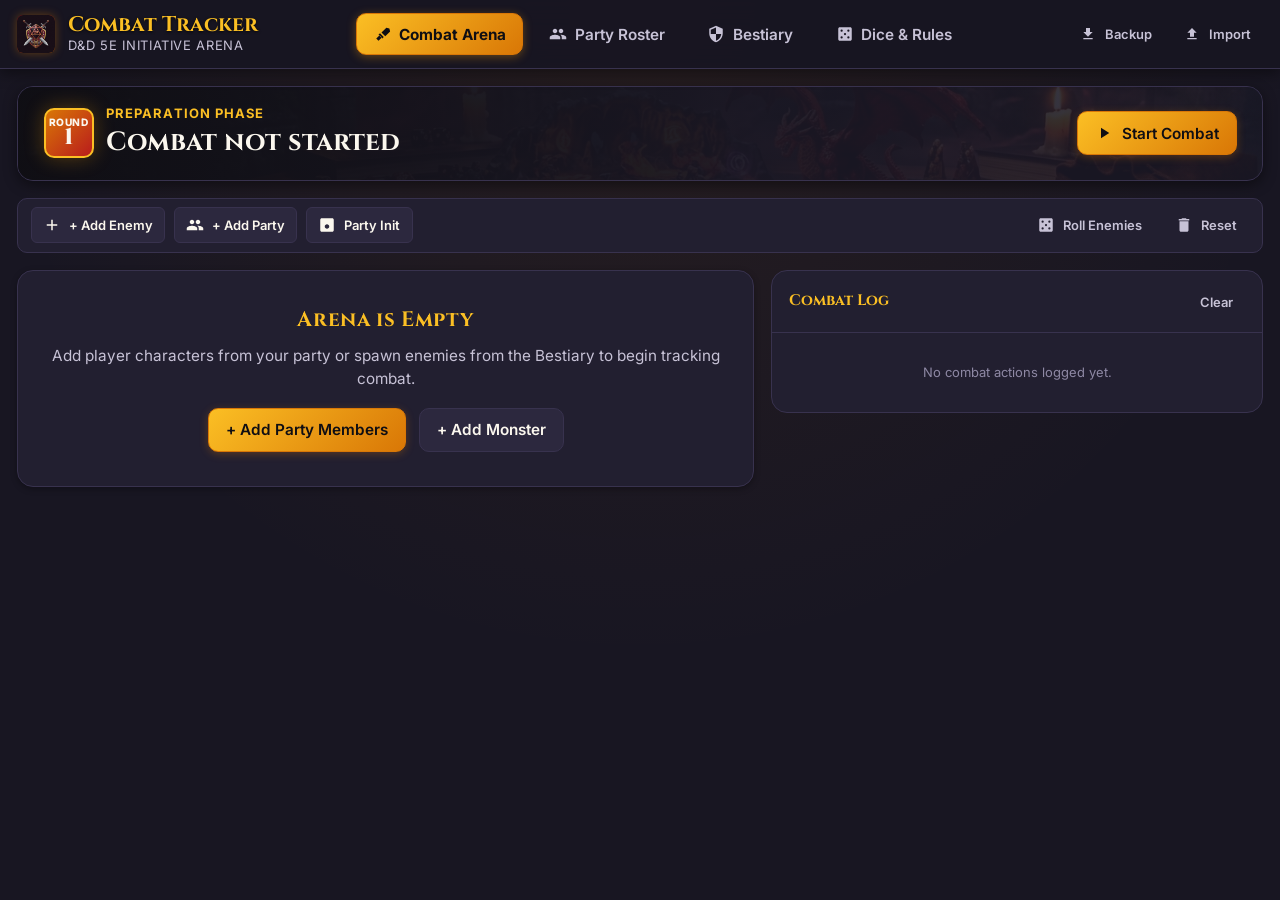
==== docs/index.html @ daa73432 "feat: initialize project structure and base theme Set up foundational Android project files, includi" ====
<!DOCTYPE html>
<html lang="en">
<head>
  <meta charset="UTF-8">
  <meta name="viewport" content="width=device-width, initial-scale=1.0, viewport-fit=cover">
  <meta name="theme-color" content="#181622">
  <meta name="description" content="D&D 5e Combat & Initiative Tracker - Fluid responsive web app for PC, tablet, and mobile browsers.">
  <title>D&D 5e Combat Tracker</title>

  <!-- Google Fonts: Cinzel & Inter -->
  <link rel="preconnect" href="https://fonts.googleapis.com">
  <link rel="preconnect" href="https://fonts.gstatic.com" crossorigin>
  <link href="https://fonts.googleapis.com/css2?family=Cinzel:wght@600;700;800;900&family=Inter:wght@400;500;600;700;800&display=swap" rel="stylesheet">

  <!-- Favicon & PWA Manifest -->
  <link rel="icon" type="image/jpeg" href="assets/icon.jpg">
  <link rel="apple-touch-icon" href="assets/icon.jpg">
  <link rel="manifest" href="manifest.json">

  <!-- Stylesheet -->
  <link rel="stylesheet" href="styles.css">
</head>
<body>

  <div id="app-shell">
    <!-- Top Site Header (Responsive for PC & Mobile) -->
    <header class="site-header">
      <div class="header-container">
        <!-- Brand -->
        <div class="brand-wrapper" data-tab="combat">
          <div class="brand-icon">
            <img src="assets/icon.jpg" alt="D&D Tracker Icon" onerror="this.innerHTML='⚔️'">
          </div>
          <div class="brand-text">
            <span class="brand-title">Combat Tracker</span>
            <span class="brand-subtitle">D&D 5e Initiative Arena</span>
          </div>
        </div>

        <!-- Desktop Navigation Tabs (Hidden on mobile) -->
        <nav class="desktop-nav" aria-label="Desktop navigation">
          <button class="nav-tab-btn active" data-tab="combat">
            <svg viewBox="0 0 24 24"><path d="M19.35 10.04C18.67 6.59 15.64 4 12 4 9.11 4 6.6 5.64 5.35 8.04 2.34 8.36 0 10.91 0 14c0 3.31 2.69 6 6 6h13c2.76 0 5-2.24 5-5 0-2.64-2.05-4.78-4.65-4.96zM13 13v4h-2v-4H8l4-4 4 4h-3z" style="display:none;"/><path d="M19.78 12.38l-4.24-4.24L17 6.67l4.24 4.24-1.46 1.47zM14.07 18.1l-1.47-1.47 4.24-4.24 1.47 1.47-4.24 4.24zM12 2C6.48 2 2 6.48 2 12s4.48 10 10 10 10-4.48 10-10S17.52 2 12 2zm1 17.93c-3.95-.49-7-3.85-7-7.93 0-.62.08-1.21.21-1.79L9 15v1c0 1.1.9 2 2 2v1.93zm6.9-2.54c-.26-.81-1-1.39-1.9-1.39h-1v-3c0-.55-.45-1-1-1H8v-2h2c.55 0 1-.45 1-1V7h2c1.1 0 2-.9 2-2v-.41c2.93 1.19 5 4.06 5 7.41 0 2.08-.8 3.97-2.1 5.39z" style="display:none;"/><path d="M7.5 13.5L3 18l3 3 4.5-4.5L7.5 13.5zM20.5 4.5l-4-1-6.5 6.5 5 5 6.5-6.5-1-4zM8 11l5 5-2 2-5-5 2-2z"/></svg>
            <span>Combat Arena</span>
          </button>
          <button class="nav-tab-btn" data-tab="party">
            <svg viewBox="0 0 24 24"><path d="M16 11c1.66 0 2.99-1.34 2.99-3S17.66 5 16 5c-1.66 0-3 1.34-3 3s1.34 3 3 3zm-8 0c1.66 0 2.99-1.34 2.99-3S9.66 5 8 5C6.34 5 5 6.34 5 8s1.34 3 3 3zm0 2c-2.33 0-7 1.17-7 3.5V19h14v-2.5c0-2.33-4.67-3.5-7-3.5zm8 0c-.29 0-.62.02-.97.05 1.16.84 1.97 1.97 1.97 3.45V19h6v-2.5c0-2.33-4.67-3.5-7-3.5z"/></svg>
            <span>Party Roster</span>
          </button>
          <button class="nav-tab-btn" data-tab="bestiary">
            <svg viewBox="0 0 24 24"><path d="M12 1L3 5v6c0 5.55 3.84 10.74 9 12 5.16-1.26 9-6.45 9-12V5l-9-4zm0 10.99h7c-.53 4.12-3.28 7.79-7 8.94V12H5V6.3l7-3.11v8.8z"/></svg>
            <span>Bestiary</span>
          </button>
          <button class="nav-tab-btn" data-tab="dice">
            <svg viewBox="0 0 24 24"><path d="M19 3H5c-1.1 0-2 .9-2 2v14c0 1.1.9 2 2 2h14c1.1 0 2-.9 2-2V5c0-1.1-.9-2-2-2zM7.5 18a1.5 1.5 0 1 1 0-3 1.5 1.5 0 0 1 0 3zm0-9a1.5 1.5 0 1 1 0-3 1.5 1.5 0 0 1 0 3zm4.5 4.5a1.5 1.5 0 1 1 0-3 1.5 1.5 0 0 1 0 3zm4.5 4.5a1.5 1.5 0 1 1 0-3 1.5 1.5 0 0 1 0 3zm0-9a1.5 1.5 0 1 1 0-3 1.5 1.5 0 0 1 0 3z"/></svg>
            <span>Dice & Rules</span>
          </button>
        </nav>

        <!-- Header Action Utilities (Backup / Restore) -->
        <div class="header-actions">
          <button class="btn btn-ghost btn-sm" onclick="exportDataAsJson()" title="Export JSON backup">
            <svg viewBox="0 0 24 24" style="width: 16px; height: 16px;"><path d="M19 9h-4V3H9v6H5l7 7 7-7zM5 18v2h14v-2H5z"/></svg>
            <span>Backup</span>
          </button>
          <button class="btn btn-ghost btn-sm" onclick="triggerImportJson()" title="Import JSON backup">
            <svg viewBox="0 0 24 24" style="width: 16px; height: 16px;"><path d="M9 16h6v-6h4l-7-7-7 7h4zm-4 2h14v2H5z"/></svg>
            <span>Import</span>
          </button>
          <input type="file" id="file-import-input" accept=".json" style="display: none;" onchange="handleFileImport(event)">
        </div>
      </div>
    </header>

    <!-- Main Dynamic Content Container -->
    <main class="main-content" id="main-container">
      <!-- Injected dynamically by app.js -->
    </main>

    <!-- Mobile Bottom Navigation Bar (Visible on screens <= 768px) -->
    <nav class="mobile-bottom-nav" aria-label="Mobile navigation">
      <div class="mobile-nav-items">
        <button class="mobile-nav-btn active" data-tab="combat">
          <svg viewBox="0 0 24 24"><path d="M7.5 13.5L3 18l3 3 4.5-4.5L7.5 13.5zM20.5 4.5l-4-1-6.5 6.5 5 5 6.5-6.5-1-4zM8 11l5 5-2 2-5-5 2-2z"/></svg>
          <span>Combat</span>
        </button>
        <button class="mobile-nav-btn" data-tab="party">
          <svg viewBox="0 0 24 24"><path d="M16 11c1.66 0 2.99-1.34 2.99-3S17.66 5 16 5c-1.66 0-3 1.34-3 3s1.34 3 3 3zm-8 0c1.66 0 2.99-1.34 2.99-3S9.66 5 8 5C6.34 5 5 6.34 5 8s1.34 3 3 3zm0 2c-2.33 0-7 1.17-7 3.5V19h14v-2.5c0-2.33-4.67-3.5-7-3.5zm8 0c-.29 0-.62.02-.97.05 1.16.84 1.97 1.97 1.97 3.45V19h6v-2.5c0-2.33-4.67-3.5-7-3.5z"/></svg>
          <span>Party</span>
        </button>
        <button class="mobile-nav-btn" data-tab="bestiary">
          <svg viewBox="0 0 24 24"><path d="M12 1L3 5v6c0 5.55 3.84 10.74 9 12 5.16-1.26 9-6.45 9-12V5l-9-4zm0 10.99h7c-.53 4.12-3.28 7.79-7 8.94V12H5V6.3l7-3.11v8.8z"/></svg>
          <span>Bestiary</span>
        </button>
        <button class="mobile-nav-btn" data-tab="dice">
          <svg viewBox="0 0 24 24"><path d="M19 3H5c-1.1 0-2 .9-2 2v14c0 1.1.9 2 2 2h14c1.1 0 2-.9 2-2V5c0-1.1-.9-2-2-2zM7.5 18a1.5 1.5 0 1 1 0-3 1.5 1.5 0 0 1 0 3zm0-9a1.5 1.5 0 1 1 0-3 1.5 1.5 0 0 1 0 3zm4.5 4.5a1.5 1.5 0 1 1 0-3 1.5 1.5 0 0 1 0 3zm4.5 4.5a1.5 1.5 0 1 1 0-3 1.5 1.5 0 0 1 0 3zm0-9a1.5 1.5 0 1 1 0-3 1.5 1.5 0 0 1 0 3z"/></svg>
          <span>Dice</span>
        </button>
      </div>
    </nav>
  </div>

  <!-- Toast Notification Container -->
  <div id="toast-container" class="toast-container"></div>

  <!-- ==================================================== -->
  <!-- MODAL DIALOGS                                        -->
  <!-- ==================================================== -->

  <!-- Modal 1: Damage & Healing -->
  <div class="modal-overlay" id="modal-damage-heal">
    <div class="modal-dialog">
      <div class="modal-header">
        <h3 class="modal-title" id="modal-dmg-name">Damage & Healing</h3>
        <button class="btn btn-ghost btn-sm" onclick="closeModal('modal-damage-heal')">&times;</button>
      </div>
      <div class="modal-body">
        <div style="text-align: center; margin-bottom: var(--space-xs);">
          <strong id="modal-dmg-hp-display" style="font-size: var(--font-md); color: var(--color-gold-light);"></strong>
        </div>
        <div class="form-group">
          <label class="form-label" for="modal-dmg-input">Amount</label>
          <input type="number" id="modal-dmg-input" class="form-input" placeholder="e.g. 14" min="1" autofocus>
        </div>
        <div style="display: flex; gap: var(--space-xs); flex-wrap: wrap;">
          <button class="btn btn-danger" style="flex: 1;" onclick="submitDamage(false)">- Apply Damage</button>
          <button class="btn btn-success" style="flex: 1;" onclick="submitDamage(true)">+ Apply Healing</button>
        </div>
        <div style="display: flex; gap: var(--space-xs); margin-top: var(--space-xs);">
          <button class="btn btn-secondary btn-sm" style="flex: 1;" onclick="submitTempHp()">Set as Temp HP</button>
          <button class="btn btn-secondary btn-sm" style="flex: 1;" onclick="submitSetDirectHp()">Direct HP Override</button>
        </div>
      </div>
      <div class="modal-footer">
        <button class="btn btn-ghost" onclick="closeModal('modal-damage-heal')">Cancel</button>
      </div>
    </div>
  </div>

  <!-- Modal 2: Armor Class & Cover -->
  <div class="modal-overlay" id="modal-ac">
    <div class="modal-dialog">
      <div class="modal-header">
        <h3 class="modal-title">Armor Class & Cover</h3>
        <button class="btn btn-ghost btn-sm" onclick="closeModal('modal-ac')">&times;</button>
      </div>
      <div class="modal-body">
        <div style="margin-bottom: var(--space-xs);">
          Target: <strong id="modal-ac-name" style="color: var(--color-gold-light);"></strong>
        </div>
        <div class="form-group">
          <label class="form-label" for="modal-ac-input">Base Armor Class (AC)</label>
          <input type="number" id="modal-ac-input" class="form-input" min="1" max="40">
        </div>
        <div class="form-group">
          <label class="form-label" for="modal-ac-cover-select">5e Cover Type</label>
          <select id="modal-ac-cover-select" class="form-select">
            <option value="NONE">No Cover (+0 AC)</option>
            <option value="HALF">Half Cover (+2 AC, +2 Dex Saves)</option>
            <option value="THREE_QUARTERS">3/4 Cover (+5 AC, +5 Dex Saves)</option>
            <option value="TOTAL">Total Cover (+10 AC, cannot be targeted directly)</option>
          </select>
        </div>
      </div>
      <div class="modal-footer">
        <button class="btn btn-ghost" onclick="closeModal('modal-ac')">Cancel</button>
        <button class="btn btn-primary" onclick="submitAcUpdate()">Save AC</button>
      </div>
    </div>
  </div>

  <!-- Modal 3: Speed & Difficult Terrain -->
  <div class="modal-overlay" id="modal-speed">
    <div class="modal-dialog">
      <div class="modal-header">
        <h3 class="modal-title">Movement Speed</h3>
        <button class="btn btn-ghost btn-sm" onclick="closeModal('modal-speed')">&times;</button>
      </div>
      <div class="modal-body">
        <div style="margin-bottom: var(--space-xs);">
          Target: <strong id="modal-speed-name" style="color: var(--color-gold-light);"></strong>
        </div>
        <div class="form-group">
          <label class="form-label" for="modal-speed-input">Base Speed (feet)</label>
          <input type="number" id="modal-speed-input" class="form-input" step="5" min="0">
        </div>
        <div class="form-group">
          <label style="display: flex; align-items: center; gap: 8px; cursor: pointer;">
            <input type="checkbox" id="modal-speed-diff-checkbox">
            <span style="font-size: var(--font-sm); font-weight: 600;">Difficult Terrain (Halves Speed)</span>
          </label>
        </div>
      </div>
      <div class="modal-footer">
        <button class="btn btn-ghost" onclick="closeModal('modal-speed')">Cancel</button>
        <button class="btn btn-primary" onclick="submitSpeedUpdate()">Save Speed</button>
      </div>
    </div>
  </div>

  <!-- Modal 4: Conditions Multi-Select -->
  <div class="modal-overlay" id="modal-conditions">
    <div class="modal-dialog" style="max-width: 600px;">
      <div class="modal-header">
        <h3 class="modal-title">Conditions for <span id="modal-conditions-name"></span></h3>
        <button class="btn btn-ghost btn-sm" onclick="closeModal('modal-conditions')">&times;</button>
      </div>
      <div class="modal-body">
        <p style="font-size: var(--font-xs); color: var(--text-muted); margin-bottom: var(--space-xs);">
          Select or clear conditions. Badges reflect official 5e rules and status color coding.
        </p>
        <div id="modal-conditions-grid" style="display: grid; grid-template-columns: repeat(auto-fill, minmax(160px, 1fr)); gap: 6px; max-height: 50vh; overflow-y: auto;">
          <!-- Injected dynamically -->
        </div>
      </div>
      <div class="modal-footer">
        <button class="btn btn-primary" onclick="closeModal('modal-conditions')">Done</button>
      </div>
    </div>
  </div>

  <!-- Modal 5: Edit Single Initiative -->
  <div class="modal-overlay" id="modal-initiative">
    <div class="modal-dialog">
      <div class="modal-header">
        <h3 class="modal-title">Initiative Score</h3>
        <button class="btn btn-ghost btn-sm" onclick="closeModal('modal-initiative')">&times;</button>
      </div>
      <div class="modal-body">
        <div style="margin-bottom: var(--space-xs);">
          Target: <strong id="modal-init-name" style="color: var(--color-gold-light);"></strong>
        </div>
        <div class="form-group">
          <label class="form-label" for="modal-init-input">Initiative Score</label>
          <input type="number" id="modal-init-input" class="form-input">
        </div>
        <button class="btn btn-secondary" style="width: 100%;" onclick="rollSingleCombatantInitiative()">
          🎲 Roll d20 + Init Modifier
        </button>
      </div>
      <div class="modal-footer">
        <button class="btn btn-ghost" onclick="closeModal('modal-initiative')">Cancel</button>
        <button class="btn btn-primary" onclick="submitInitiative()">Save</button>
      </div>
    </div>
  </div>

  <!-- Modal 6: Party Initiative Batch Entry -->
  <div class="modal-overlay" id="modal-party-initiative">
    <div class="modal-dialog">
      <div class="modal-header">
        <h3 class="modal-title">Party Initiatives</h3>
        <button class="btn btn-ghost btn-sm" onclick="closeModal('modal-party-initiative')">&times;</button>
      </div>
      <div class="modal-body">
        <div style="display: flex; justify-content: space-between; align-items: center; margin-bottom: var(--space-xs);">
          <span style="font-size: var(--font-xs); color: var(--text-muted);">Enter rolled initiatives for party members</span>
          <button class="btn btn-secondary btn-sm" onclick="rollAllPartyInModal()">Roll All</button>
        </div>
        <div id="modal-party-init-list" style="max-height: 50vh; overflow-y: auto;">
          <!-- Injected dynamically -->
        </div>
      </div>
      <div class="modal-footer">
        <button class="btn btn-ghost" onclick="closeModal('modal-party-initiative')">Cancel</button>
        <button class="btn btn-primary" onclick="submitPartyInitiatives()">Apply Initiatives</button>
      </div>
    </div>
  </div>

  <!-- Modal 7: Add Enemy / Custom Monster -->
  <div class="modal-overlay" id="modal-add-enemy">
    <div class="modal-dialog">
      <div class="modal-header">
        <h3 class="modal-title">Add Monster / Enemy</h3>
        <button class="btn btn-ghost btn-sm" onclick="closeModal('modal-add-enemy')">&times;</button>
      </div>
      <div class="modal-body">
        <div class="form-group">
          <label class="form-label" for="modal-enemy-name">Monster Name</label>
          <input type="text" id="modal-enemy-name" class="form-input" placeholder="e.g. Goblin Archer, Red Dragon">
        </div>
        <div class="form-row">
          <div class="form-group">
            <label class="form-label" for="modal-enemy-hp">Max HP</label>
            <input type="number" id="modal-enemy-hp" class="form-input" value="15" min="1">
          </div>
          <div class="form-group">
            <label class="form-label" for="modal-enemy-ac">Armor Class (AC)</label>
            <input type="number" id="modal-enemy-ac" class="form-input" value="13" min="1">
          </div>
        </div>
        <div class="form-row">
          <div class="form-group">
            <label class="form-label" for="modal-enemy-mod">Initiative Modifier</label>
            <input type="number" id="modal-enemy-mod" class="form-input" value="1">
          </div>
          <div class="form-group">
            <label class="form-label" for="modal-enemy-count">Quantity to Spawn</label>
            <input type="number" id="modal-enemy-count" class="form-input" value="1" min="1" max="20">
          </div>
        </div>
        <div class="form-row">
          <div class="form-group">
            <label class="form-label" for="modal-enemy-cr">Challenge Rating (CR)</label>
            <input type="text" id="modal-enemy-cr" class="form-input" value="CR 1/2">
          </div>
          <div class="form-group">
            <label class="form-label" for="modal-enemy-speed">Speed (ft)</label>
            <input type="number" id="modal-enemy-speed" class="form-input" value="30">
          </div>
        </div>
        <div class="form-group">
          <label class="form-label" for="modal-enemy-notes">Attacks & Traits (Optional)</label>
          <textarea id="modal-enemy-notes" class="form-textarea" rows="2" placeholder="e.g. Shortbow +4 (1d6+2), Nimble Escape"></textarea>
        </div>
      </div>
      <div class="modal-footer">
        <button class="btn btn-ghost" onclick="closeModal('modal-add-enemy')">Cancel</button>
        <button class="btn btn-primary" onclick="submitAddEnemy()">Add to Arena</button>
      </div>
    </div>
  </div>

  <!-- Modal 8: Character Creator / Editor -->
  <div class="modal-overlay" id="modal-character">
    <div class="modal-dialog">
      <div class="modal-header">
        <h3 class="modal-title" id="modal-char-title">Player Character</h3>
        <button class="btn btn-ghost btn-sm" onclick="closeModal('modal-character')">&times;</button>
      </div>
      <div class="modal-body">
        <div class="form-row">
          <div class="form-group">
            <label class="form-label" for="modal-char-name">Character Name</label>
            <input type="text" id="modal-char-name" class="form-input" placeholder="e.g. Thorin">
          </div>
          <div class="form-group">
            <label class="form-label" for="modal-char-player">Player Name</label>
            <input type="text" id="modal-char-player" class="form-input" placeholder="e.g. Alex">
          </div>
        </div>
        <div class="form-row">
          <div class="form-group">
            <label class="form-label" for="modal-char-class">Class & Subclass</label>
            <input type="text" id="modal-char-class" class="form-input" placeholder="e.g. Fighter (Champion)">
          </div>
          <div class="form-group">
            <label class="form-label" for="modal-char-level">Level</label>
            <input type="number" id="modal-char-level" class="form-input" value="1" min="1" max="20">
          </div>
        </div>
        <div class="form-row">
          <div class="form-group">
            <label class="form-label" for="modal-char-hp">Max HP</label>
            <input type="number" id="modal-char-hp" class="form-input" value="12" min="1">
          </div>
          <div class="form-group">
            <label class="form-label" for="modal-char-ac">Armor Class (AC)</label>
            <input type="number" id="modal-char-ac" class="form-input" value="14" min="1">
          </div>
        </div>
        <div class="form-row">
          <div class="form-group">
            <label class="form-label" for="modal-char-mod">Initiative Modifier</label>
            <input type="number" id="modal-char-mod" class="form-input" value="0">
          </div>
          <div class="form-group">
            <label class="form-label" for="modal-char-speed">Speed (ft)</label>
            <input type="number" id="modal-char-speed" class="form-input" value="30">
          </div>
        </div>
        <div class="form-row">
          <div class="form-group">
            <label class="form-label" for="modal-char-percep">Passive Perception</label>
            <input type="number" id="modal-char-percep" class="form-input" value="10">
          </div>
          <div class="form-group">
            <label class="form-label" for="modal-char-dc">Spell Save DC (Optional)</label>
            <input type="number" id="modal-char-dc" class="form-input" placeholder="e.g. 15">
          </div>
        </div>
        <div class="form-group">
          <label class="form-label" for="modal-char-notes">Abilities & Notes</label>
          <textarea id="modal-char-notes" class="form-textarea" rows="2" placeholder="e.g. Second Wind, Action Surge, Darkvision 60ft"></textarea>
        </div>
      </div>
      <div class="modal-footer">
        <button class="btn btn-ghost" onclick="closeModal('modal-character')">Cancel</button>
        <button class="btn btn-primary" onclick="submitCharacterForm()">Save Character</button>
      </div>
    </div>
  </div>

  <!-- Application Logic -->
  <script src="app.js"></script>
</body>
</html>
---- docs/styles.css ----
/* ==========================================================================
   D&D 5e Combat Tracker - Responsive Dark Fantasy Stylesheet
   Designed for all screen sizes: Mobile (320px+) to 4K PC Ultra-wide
   ========================================================================== */

:root {
  /* Dark Fantasy Surfaces */
  --bg-dungeon-black: #0F0E13;
  --bg-dungeon-surface: #181622;
  --bg-dungeon-card: #221F30;
  --bg-dungeon-card-elevated: #2C283E;
  --border-dungeon: #38324E;
  --border-gold: rgba(245, 158, 11, 0.45);
  --border-gold-glow: rgba(245, 158, 11, 0.75);

  /* D&D Crimson & Gold Accents */
  --color-gold: #D97706;
  --color-gold-light: #FBBF24;
  --color-gold-dark: #B45309;
  --color-red: #B91C1C;
  --color-red-light: #EF4444;
  --color-red-dark: #7F1D1D;

  /* Parchment & Typography */
  --text-white: #FBF7EE;
  --text-muted: #C7C2D6;
  --text-subtle: #8E88A4;

  /* Status Colors */
  --color-hp-green: #10B981;
  --color-hp-amber: #F59E0B;
  --color-hp-red: #EF4444;
  --color-bloodied: #DC2626;
  --color-temp-hp: #38BDF8;
  --color-arcane: #A855F7;
  --color-player-blue: #3B82F6;
  --color-monster-crimson: #E11D48;

  /* Fluid Responsive Typography Scaling */
  font-size: clamp(14px, 0.85rem + 0.35vw, 17px);
  --font-xs: clamp(0.7rem, 0.65rem + 0.15vw, 0.8rem);
  --font-sm: clamp(0.8rem, 0.75rem + 0.2vw, 0.92rem);
  --font-base: clamp(0.92rem, 0.88rem + 0.25vw, 1.05rem);
  --font-md: clamp(1.05rem, 0.98rem + 0.35vw, 1.25rem);
  --font-lg: clamp(1.25rem, 1.12rem + 0.6vw, 1.55rem);
  --font-xl: clamp(1.45rem, 1.25rem + 0.9vw, 1.95rem);
  --font-2xl: clamp(1.75rem, 1.45rem + 1.4vw, 2.5rem);

  /* Fonts */
  --font-display: 'Cinzel', 'Trajan Pro', 'Georgia', serif;
  --font-body: 'Inter', -apple-system, BlinkMacSystemFont, 'Segoe UI', Roboto, sans-serif;

  /* Spacing */
  --space-2xs: 0.25rem;
  --space-xs: 0.5rem;
  --space-sm: 0.75rem;
  --space-md: 1rem;
  --space-lg: 1.5rem;
  --space-xl: 2rem;

  /* Radius */
  --radius-sm: 6px;
  --radius-md: 10px;
  --radius-lg: 16px;
  --radius-full: 9999px;

  /* Shadows */
  --shadow-sm: 0 2px 6px rgba(0, 0, 0, 0.3);
  --shadow-md: 0 4px 14px rgba(0, 0, 0, 0.45);
  --shadow-lg: 0 10px 30px rgba(0, 0, 0, 0.6);
  --shadow-gold: 0 0 20px rgba(245, 158, 11, 0.3);

  /* Layout */
  --max-content-width: 1440px;
  --nav-height-desktop: 68px;
  --nav-height-mobile: 64px;
}

/* Base Reset & Box Sizing */
*, *::before, *::after {
  box-sizing: border-box;
  margin: 0;
  padding: 0;
  -webkit-tap-highlight-color: transparent;
}

body {
  font-family: var(--font-body);
  font-size: var(--font-base);
  line-height: 1.5;
  color: var(--text-white);
  background-color: var(--bg-dungeon-surface);
  min-height: 100vh;
  display: flex;
  flex-direction: column;
  overflow-x: hidden;
  background-image: radial-gradient(circle at 50% 0%, rgba(217, 119, 6, 0.08) 0%, transparent 60%);
}

/* Custom Scrollbars */
::-webkit-scrollbar {
  width: 8px;
  height: 8px;
}
::-webkit-scrollbar-track {
  background: var(--bg-dungeon-black);
}
::-webkit-scrollbar-thumb {
  background: var(--border-dungeon);
  border-radius: var(--radius-full);
}
::-webkit-scrollbar-thumb:hover {
  background: var(--color-gold);
}

/* Typography Helpers */
h1, h2, h3, h4, .font-display {
  font-family: var(--font-display);
  font-weight: 700;
  letter-spacing: 0.03em;
  color: var(--text-white);
}

p, span, input, select, textarea, button {
  font-family: var(--font-body);
}

/* App Shell Layout */
#app-shell {
  display: flex;
  flex-direction: column;
  min-height: 100vh;
  width: 100%;
}

/* Header & Top Navigation (PC & Tablet) */
.site-header {
  position: sticky;
  top: 0;
  z-index: 100;
  background: rgba(24, 22, 34, 0.95);
  backdrop-filter: blur(12px);
  -webkit-backdrop-filter: blur(12px);
  border-bottom: 1px solid var(--border-dungeon);
  box-shadow: var(--shadow-md);
  padding: 0 var(--space-md);
}

.header-container {
  max-width: var(--max-content-width);
  margin: 0 auto;
  height: var(--nav-height-desktop);
  display: flex;
  align-items: center;
  justify-content: space-between;
  gap: var(--space-md);
}

.brand-wrapper {
  display: flex;
  align-items: center;
  gap: var(--space-sm);
  text-decoration: none;
  cursor: pointer;
}

.brand-icon {
  width: 38px;
  height: 38px;
  border-radius: var(--radius-sm);
  background: linear-gradient(135deg, var(--color-red), var(--color-gold));
  display: flex;
  align-items: center;
  justify-content: center;
  box-shadow: 0 0 10px rgba(217, 119, 6, 0.4);
  overflow: hidden;
  flex-shrink: 0;
}

.brand-icon img {
  width: 100%;
  height: 100%;
  object-fit: cover;
}

.brand-icon svg {
  width: 22px;
  height: 22px;
  fill: var(--text-white);
}

.brand-text {
  display: flex;
  flex-direction: column;
}

.brand-title {
  font-family: var(--font-display);
  font-size: var(--font-md);
  font-weight: 700;
  color: var(--color-gold-light);
  line-height: 1.1;
  text-shadow: 0 1px 3px rgba(0, 0, 0, 0.8);
}

.brand-subtitle {
  font-size: var(--font-xs);
  color: var(--text-muted);
  letter-spacing: 0.05em;
  text-transform: uppercase;
}

/* Desktop Navigation Tabs */
.desktop-nav {
  display: flex;
  align-items: center;
  gap: var(--space-xs);
}

.nav-tab-btn {
  display: inline-flex;
  align-items: center;
  gap: 0.45rem;
  padding: 0.55rem 0.95rem;
  background: transparent;
  color: var(--text-muted);
  border: 1px solid transparent;
  border-radius: var(--radius-md);
  font-size: var(--font-sm);
  font-weight: 600;
  cursor: pointer;
  transition: all 0.2s ease;
  min-height: 42px;
}

.nav-tab-btn svg {
  width: 18px;
  height: 18px;
  fill: currentColor;
  transition: transform 0.2s;
}

.nav-tab-btn:hover {
  color: var(--text-white);
  background: var(--bg-dungeon-card);
  border-color: var(--border-dungeon);
}

.nav-tab-btn.active {
  color: var(--bg-dungeon-black);
  background: linear-gradient(135deg, var(--color-gold-light), var(--color-gold));
  border-color: var(--color-gold);
  box-shadow: 0 2px 10px rgba(245, 158, 11, 0.35);
  font-weight: 700;
}

.nav-tab-btn.active svg {
  fill: var(--bg-dungeon-black);
}

.header-actions {
  display: flex;
  align-items: center;
  gap: var(--space-xs);
}

/* Main Content Area */
.main-content {
  flex: 1;
  max-width: var(--max-content-width);
  width: 100%;
  margin: 0 auto;
  padding: var(--space-md);
  /* Leave space for mobile bottom bar on smaller screens */
  padding-bottom: calc(var(--nav-height-mobile) + var(--space-lg));
}

@media (min-width: 769px) {
  .main-content {
    padding-bottom: var(--space-xl);
  }
}

/* Mobile Fixed Bottom Navigation Bar */
.mobile-bottom-nav {
  display: none;
  position: fixed;
  bottom: 0;
  left: 0;
  right: 0;
  height: var(--nav-height-mobile);
  background: var(--bg-dungeon-card);
  border-top: 1px solid var(--border-dungeon);
  box-shadow: 0 -4px 16px rgba(0, 0, 0, 0.5);
  z-index: 100;
  padding-bottom: env(safe-area-inset-bottom, 0);
}

.mobile-nav-items {
  display: grid;
  grid-template-columns: repeat(4, 1fr);
  height: 100%;
  max-width: 600px;
  margin: 0 auto;
}

.mobile-nav-btn {
  display: flex;
  flex-direction: column;
  align-items: center;
  justify-content: center;
  gap: 3px;
  background: transparent;
  border: none;
  color: var(--text-muted);
  cursor: pointer;
  font-size: var(--font-xs);
  font-weight: 500;
  padding: 4px 0;
  min-height: 48px;
  touch-action: manipulation;
  transition: all 0.15s ease;
}

.mobile-nav-btn svg {
  width: 22px;
  height: 22px;
  fill: currentColor;
}

.mobile-nav-btn.active {
  color: var(--color-gold-light);
  font-weight: 700;
}

.mobile-nav-btn.active svg {
  fill: var(--color-gold-light);
  transform: translateY(-2px);
}

/* Buttons System */
.btn {
  display: inline-flex;
  align-items: center;
  justify-content: center;
  gap: 0.5rem;
  padding: 0.55rem 1rem;
  font-size: var(--font-sm);
  font-weight: 600;
  border-radius: var(--radius-md);
  border: 1px solid transparent;
  cursor: pointer;
  transition: all 0.18s ease;
  min-height: 44px;
  touch-action: manipulation;
  user-select: none;
  white-space: nowrap;
}

.btn svg {
  width: 18px;
  height: 18px;
  fill: currentColor;
  flex-shrink: 0;
}

.btn-primary {
  background: linear-gradient(135deg, var(--color-gold-light), var(--color-gold));
  color: var(--bg-dungeon-black);
  border-color: var(--color-gold);
  box-shadow: 0 2px 8px rgba(217, 119, 6, 0.3);
}

.btn-primary:hover {
  background: linear-gradient(135deg, #fcd34d, var(--color-gold-light));
  transform: translateY(-1px);
  box-shadow: 0 4px 14px rgba(217, 119, 6, 0.45);
}

.btn-secondary {
  background: var(--bg-dungeon-card-elevated);
  color: var(--text-white);
  border-color: var(--border-dungeon);
}

.btn-secondary:hover {
  background: #36304e;
  border-color: var(--color-gold);
}

.btn-danger {
  background: linear-gradient(135deg, var(--color-red-light), var(--color-red));
  color: var(--text-white);
  border-color: var(--color-red-dark);
}

.btn-danger:hover {
  background: linear-gradient(135deg, #f87171, var(--color-red-light));
  transform: translateY(-1px);
}

.btn-success {
  background: linear-gradient(135deg, #34d399, var(--color-hp-green));
  color: #064e3b;
  font-weight: 700;
}

.btn-ghost {
  background: transparent;
  color: var(--text-muted);
  border-color: transparent;
}

.btn-ghost:hover {
  background: rgba(255, 255, 255, 0.06);
  color: var(--text-white);
}

.btn-outline-gold {
  background: transparent;
  color: var(--color-gold-light);
  border-color: var(--color-gold);
}

.btn-outline-gold:hover {
  background: rgba(245, 158, 11, 0.12);
  border-color: var(--color-gold-light);
}

.btn-sm {
  padding: 0.35rem 0.65rem;
  font-size: var(--font-xs);
  min-height: 36px;
  border-radius: var(--radius-sm);
}

.btn-icon {
  width: 42px;
  height: 42px;
  min-height: 42px;
  padding: 0;
  border-radius: var(--radius-md);
}

/* Card Container Styles */
.card {
  background: var(--bg-dungeon-card);
  border: 1px solid var(--border-dungeon);
  border-radius: var(--radius-lg);
  box-shadow: var(--shadow-sm);
  padding: var(--space-md);
  transition: border-color 0.2s ease, box-shadow 0.2s ease;
}

.card:hover {
  border-color: rgba(245, 158, 11, 0.3);
}

.card-elevated {
  background: var(--bg-dungeon-card-elevated);
  box-shadow: var(--shadow-md);
}

/* Hero Arena Banner */
.arena-hero {
  position: relative;
  border-radius: var(--radius-lg);
  overflow: hidden;
  margin-bottom: var(--space-md);
  border: 1px solid var(--border-dungeon);
  background: var(--bg-dungeon-card);
  box-shadow: var(--shadow-md);
}

.arena-hero-bg {
  position: absolute;
  inset: 0;
  width: 100%;
  height: 100%;
  object-fit: cover;
  opacity: 0.28;
  filter: saturate(1.2);
}

.arena-hero-content {
  position: relative;
  z-index: 2;
  padding: var(--space-md) var(--space-lg);
  background: linear-gradient(90deg, rgba(15, 14, 19, 0.95) 0%, rgba(24, 22, 34, 0.85) 60%, rgba(24, 22, 34, 0.4) 100%);
  display: flex;
  flex-wrap: wrap;
  align-items: center;
  justify-content: space-between;
  gap: var(--space-md);
}

.arena-round-badge {
  display: flex;
  align-items: center;
  gap: var(--space-sm);
}

.round-shield {
  width: 50px;
  height: 50px;
  border-radius: var(--radius-md);
  background: linear-gradient(135deg, var(--color-gold), var(--color-red));
  border: 2px solid var(--color-gold-light);
  display: flex;
  flex-direction: column;
  align-items: center;
  justify-content: center;
  box-shadow: var(--shadow-gold);
  flex-shrink: 0;
}

.round-shield-label {
  font-size: 0.6rem;
  text-transform: uppercase;
  font-weight: 800;
  letter-spacing: 0.05em;
  color: var(--text-white);
  line-height: 1;
}

.round-shield-num {
  font-family: var(--font-display);
  font-size: 1.35rem;
  font-weight: 800;
  color: var(--text-white);
  line-height: 1;
}

.arena-turn-info {
  display: flex;
  flex-direction: column;
}

.arena-turn-label {
  font-size: var(--font-xs);
  color: var(--color-gold-light);
  text-transform: uppercase;
  letter-spacing: 0.08em;
  font-weight: 700;
}

.arena-turn-name {
  font-family: var(--font-display);
  font-size: var(--font-lg);
  font-weight: 700;
  color: var(--text-white);
}

.arena-controls {
  display: flex;
  align-items: center;
  flex-wrap: wrap;
  gap: var(--space-xs);
}

/* Split Grid for Combat Arena on Desktop */
.arena-grid {
  display: grid;
  grid-template-columns: 1fr;
  gap: var(--space-md);
}

@media (min-width: 1024px) {
  .arena-grid {
    grid-template-columns: 1.5fr 1fr;
    align-items: start;
  }
}

/* Quick Action Bar under Hero */
.quick-action-bar {
  display: flex;
  flex-wrap: wrap;
  align-items: center;
  justify-content: space-between;
  gap: var(--space-xs);
  margin-bottom: var(--space-md);
  background: var(--bg-dungeon-card);
  padding: var(--space-xs) var(--space-sm);
  border-radius: var(--radius-md);
  border: 1px solid var(--border-dungeon);
}

.quick-action-group {
  display: flex;
  flex-wrap: wrap;
  align-items: center;
  gap: var(--space-xs);
}

/* Combatant Cards List */
.combatant-list {
  display: flex;
  flex-direction: column;
  gap: var(--space-sm);
}

/* Combatant Card */
.combatant-card {
  position: relative;
  background: var(--bg-dungeon-card);
  border: 1.5px solid var(--border-dungeon);
  border-radius: var(--radius-md);
  padding: var(--space-md);
  transition: all 0.2s ease;
  box-shadow: var(--shadow-sm);
}

.combatant-card.active-turn {
  border-color: var(--color-gold);
  box-shadow: 0 0 16px rgba(245, 158, 11, 0.35);
  background: linear-gradient(180deg, rgba(245, 158, 11, 0.08) 0%, var(--bg-dungeon-card) 100%);
}

.combatant-card.is-dead {
  opacity: 0.65;
  filter: grayscale(0.7);
  background: rgba(15, 14, 19, 0.85);
  border-color: #2e2a3a;
}

.turn-ribbon {
  position: absolute;
  top: -10px;
  right: var(--space-md);
  background: linear-gradient(135deg, var(--color-gold-light), var(--color-gold));
  color: var(--bg-dungeon-black);
  font-size: 0.65rem;
  font-weight: 800;
  text-transform: uppercase;
  letter-spacing: 0.08em;
  padding: 2px 10px;
  border-radius: var(--radius-full);
  box-shadow: 0 2px 6px rgba(0, 0, 0, 0.5);
  display: flex;
  align-items: center;
  gap: 4px;
}

.combatant-header {
  display: flex;
  align-items: center;
  justify-content: space-between;
  gap: var(--space-sm);
  margin-bottom: var(--space-xs);
}

.combatant-identity {
  display: flex;
  align-items: center;
  gap: var(--space-sm);
  min-width: 0;
}

.init-badge {
  width: 44px;
  height: 44px;
  border-radius: var(--radius-md);
  background: var(--bg-dungeon-card-elevated);
  border: 1px solid var(--border-dungeon);
  display: flex;
  flex-direction: column;
  align-items: center;
  justify-content: center;
  cursor: pointer;
  flex-shrink: 0;
  transition: all 0.15s ease;
}

.init-badge:hover {
  border-color: var(--color-gold);
  background: rgba(245, 158, 11, 0.12);
}

.init-score {
  font-family: var(--font-display);
  font-size: 1.15rem;
  font-weight: 800;
  color: var(--color-gold-light);
  line-height: 1;
}

.init-label {
  font-size: 0.55rem;
  text-transform: uppercase;
  color: var(--text-subtle);
  line-height: 1;
}

.combatant-titles {
  display: flex;
  flex-direction: column;
  min-width: 0;
}

.combatant-name-row {
  display: flex;
  align-items: center;
  gap: var(--space-xs);
  flex-wrap: wrap;
}

.combatant-name {
  font-family: var(--font-display);
  font-size: var(--font-md);
  font-weight: 700;
  color: var(--text-white);
  line-height: 1.2;
  word-break: break-word;
}

.role-tag {
  display: inline-flex;
  align-items: center;
  gap: 3px;
  font-size: 0.65rem;
  font-weight: 700;
  text-transform: uppercase;
  padding: 1px 7px;
  border-radius: var(--radius-sm);
}

.role-tag.player {
  background: rgba(59, 130, 246, 0.18);
  color: #60a5fa;
  border: 1px solid rgba(59, 130, 246, 0.35);
}

.role-tag.monster {
  background: rgba(225, 29, 72, 0.18);
  color: #fb7185;
  border: 1px solid rgba(225, 29, 72, 0.35);
}

.combatant-class {
  font-size: var(--font-xs);
  color: var(--text-muted);
}

/* Combatant Stats Pill Bar (AC, Speed, Perception, DC) */
.combatant-stats-bar {
  display: flex;
  flex-wrap: wrap;
  align-items: center;
  gap: var(--space-xs);
  margin: var(--space-xs) 0;
}

.stat-pill {
  display: inline-flex;
  align-items: center;
  gap: 4px;
  background: var(--bg-dungeon-card-elevated);
  border: 1px solid var(--border-dungeon);
  border-radius: var(--radius-sm);
  padding: 2px 8px;
  font-size: var(--font-xs);
  color: var(--text-muted);
  cursor: pointer;
  transition: all 0.15s ease;
  user-select: none;
}

.stat-pill:hover {
  border-color: var(--color-gold);
  color: var(--text-white);
}

.stat-pill strong {
  color: var(--text-white);
}

.stat-pill.pill-ac strong {
  color: var(--color-player-blue);
}

.stat-pill.pill-speed strong {
  color: #34d399;
}

.stat-pill.pill-cover {
  background: rgba(59, 130, 246, 0.15);
  border-color: rgba(59, 130, 246, 0.4);
  color: #93c5fd;
}

.stat-pill.pill-difficult {
  background: rgba(217, 119, 6, 0.15);
  border-color: rgba(217, 119, 6, 0.4);
  color: #fcd34d;
}

/* HP & Health Bar Component */
.hp-container {
  margin: var(--space-xs) 0;
}

.hp-meta {
  display: flex;
  align-items: center;
  justify-content: space-between;
  margin-bottom: 4px;
  font-size: var(--font-xs);
}

.hp-text-group {
  display: flex;
  align-items: center;
  gap: var(--space-xs);
}

.hp-digits {
  font-family: var(--font-display);
  font-size: var(--font-sm);
  font-weight: 700;
  color: var(--text-white);
}

.temp-hp-badge {
  background: rgba(56, 189, 248, 0.18);
  color: var(--color-temp-hp);
  border: 1px solid rgba(56, 189, 248, 0.35);
  border-radius: var(--radius-sm);
  padding: 1px 6px;
  font-size: 0.7rem;
  font-weight: 700;
}

.hp-bar-outer {
  width: 100%;
  height: 12px;
  background: rgba(15, 14, 19, 0.85);
  border-radius: var(--radius-full);
  overflow: hidden;
  border: 1px solid var(--border-dungeon);
  position: relative;
}

.hp-bar-fill {
  height: 100%;
  transition: width 0.3s cubic-bezier(0.4, 0, 0.2, 1), background-color 0.3s ease;
  border-radius: var(--radius-full);
}

.hp-bar-temp {
  position: absolute;
  top: 0;
  left: 0;
  height: 100%;
  background: var(--color-temp-hp);
  opacity: 0.7;
}

/* HP Quick Adjustment Buttons */
.hp-actions-row {
  display: flex;
  align-items: center;
  justify-content: space-between;
  flex-wrap: wrap;
  gap: var(--space-xs);
  margin-top: var(--space-xs);
}

.hp-stepper-group {
  display: flex;
  align-items: center;
  gap: 3px;
}

.btn-step {
  min-height: 32px;
  height: 32px;
  padding: 0 7px;
  font-size: 0.72rem;
  font-weight: 700;
  border-radius: var(--radius-sm);
  border: 1px solid var(--border-dungeon);
  background: var(--bg-dungeon-card-elevated);
  color: var(--text-white);
  cursor: pointer;
  transition: all 0.15s ease;
}

.btn-step:hover {
  background: #3e3858;
}

.btn-step.dmg {
  color: #f87171;
}

.btn-step.dmg:hover {
  background: rgba(239, 68, 68, 0.2);
  border-color: var(--color-red-light);
}

.btn-step.heal {
  color: #34d399;
}

.btn-step.heal:hover {
  background: rgba(16, 185, 129, 0.2);
  border-color: var(--color-hp-green);
}

/* Conditions & Badges */
.conditions-row {
  display: flex;
  flex-wrap: wrap;
  align-items: center;
  gap: 4px;
  margin-top: var(--space-xs);
}

.condition-chip {
  display: inline-flex;
  align-items: center;
  gap: 4px;
  padding: 2px 8px;
  border-radius: var(--radius-full);
  font-size: 0.7rem;
  font-weight: 600;
  color: var(--text-white);
  cursor: pointer;
  transition: opacity 0.15s;
  box-shadow: 0 1px 3px rgba(0, 0, 0, 0.4);
}

.condition-chip:hover {
  opacity: 0.85;
}

.condition-chip .chip-remove {
  font-size: 0.85rem;
  line-height: 1;
  opacity: 0.75;
}

/* Death Saves Tracker (Downed Players) */
.death-saves-box {
  margin-top: var(--space-xs);
  padding: var(--space-xs) var(--space-sm);
  background: rgba(15, 14, 19, 0.75);
  border: 1px solid rgba(239, 68, 68, 0.35);
  border-radius: var(--radius-sm);
  display: flex;
  flex-wrap: wrap;
  align-items: center;
  justify-content: space-between;
  gap: var(--space-xs);
}

.death-save-group {
  display: flex;
  align-items: center;
  gap: 5px;
}

.death-save-label {
  font-size: 0.7rem;
  font-weight: 700;
  text-transform: uppercase;
}

.death-dot {
  width: 16px;
  height: 16px;
  border-radius: var(--radius-full);
  border: 1.5px solid var(--border-dungeon);
  cursor: pointer;
  display: inline-block;
  transition: all 0.15s ease;
}

.death-dot.succ-active {
  background: var(--color-hp-green);
  border-color: #34d399;
  box-shadow: 0 0 6px rgba(16, 185, 129, 0.6);
}

.death-dot.fail-active {
  background: var(--color-hp-red);
  border-color: #f87171;
  box-shadow: 0 0 6px rgba(239, 68, 68, 0.6);
}

/* Right Column: Active Spotlight & Combat Log */
.arena-sidebar {
  display: flex;
  flex-direction: column;
  gap: var(--space-md);
}

.active-spotlight-card {
  background: linear-gradient(145deg, var(--bg-dungeon-card-elevated), var(--bg-dungeon-card));
  border: 1.5px solid var(--color-gold);
  border-radius: var(--radius-lg);
  padding: var(--space-md);
  box-shadow: var(--shadow-gold);
}

.spotlight-header {
  display: flex;
  align-items: center;
  justify-content: space-between;
  margin-bottom: var(--space-sm);
  padding-bottom: var(--space-xs);
  border-bottom: 1px solid var(--border-dungeon);
}

.spotlight-title {
  font-size: var(--font-sm);
  text-transform: uppercase;
  color: var(--color-gold-light);
  font-weight: 800;
  letter-spacing: 0.05em;
}

/* Combat Log Stream */
.combat-log-card {
  background: var(--bg-dungeon-card);
  border: 1px solid var(--border-dungeon);
  border-radius: var(--radius-lg);
  display: flex;
  flex-direction: column;
  max-height: 480px;
}

.combat-log-header {
  display: flex;
  align-items: center;
  justify-content: space-between;
  padding: var(--space-sm) var(--space-md);
  border-bottom: 1px solid var(--border-dungeon);
}

.combat-log-stream {
  padding: var(--space-sm) var(--space-md);
  overflow-y: auto;
  display: flex;
  flex-direction: column;
  gap: 6px;
  font-size: var(--font-xs);
}

.log-entry {
  padding: 4px 8px;
  border-radius: var(--radius-sm);
  background: rgba(15, 14, 19, 0.4);
  border-left: 3px solid var(--border-dungeon);
  line-height: 1.4;
  word-break: break-word;
}

.log-entry.turn {
  border-left-color: var(--color-gold);
  color: var(--color-gold-light);
  font-weight: 600;
}

.log-entry.damage {
  border-left-color: var(--color-red-light);
  color: #fca5a5;
}

.log-entry.heal {
  border-left-color: var(--color-hp-green);
  color: #6ee7b7;
}

.log-entry.condition {
  border-left-color: var(--color-arcane);
  color: #d8b4fe;
}

.log-entry.death {
  border-left-color: #64748b;
  color: #e2e8f0;
}

/* Party Roster & Bestiary Grids */
.roster-grid, .bestiary-grid {
  display: grid;
  grid-template-columns: 1fr;
  gap: var(--space-md);
}

@media (min-width: 640px) {
  .roster-grid, .bestiary-grid {
    grid-template-columns: repeat(2, 1fr);
  }
}

@media (min-width: 1100px) {
  .roster-grid, .bestiary-grid {
    grid-template-columns: repeat(3, 1fr);
  }
}

/* Character Card */
.character-card {
  background: var(--bg-dungeon-card);
  border: 1px solid var(--border-dungeon);
  border-radius: var(--radius-md);
  padding: var(--space-md);
  display: flex;
  flex-direction: column;
  gap: var(--space-xs);
  transition: all 0.2s ease;
}

.character-card:hover {
  border-color: var(--color-gold);
  transform: translateY(-2px);
  box-shadow: var(--shadow-md);
}

/* Filter Chips (Bestiary & Rules) */
.filter-chip-row {
  display: flex;
  flex-wrap: wrap;
  gap: var(--space-xs);
  margin: var(--space-xs) 0 var(--space-md) 0;
}

.filter-chip {
  padding: 0.35rem 0.85rem;
  border-radius: var(--radius-full);
  border: 1px solid var(--border-dungeon);
  background: var(--bg-dungeon-card-elevated);
  color: var(--text-muted);
  font-size: var(--font-xs);
  font-weight: 600;
  cursor: pointer;
  transition: all 0.15s ease;
  user-select: none;
}

.filter-chip:hover {
  color: var(--text-white);
  border-color: var(--color-gold);
}

.filter-chip.active {
  background: linear-gradient(135deg, var(--color-gold-light), var(--color-gold));
  color: var(--bg-dungeon-black);
  border-color: var(--color-gold);
  font-weight: 700;
}

/* Dice Roller & Rules Screen */
.dice-roller-panel {
  display: grid;
  grid-template-columns: 1fr;
  gap: var(--space-lg);
}

@media (min-width: 900px) {
  .dice-roller-panel {
    grid-template-columns: 1.2fr 1fr;
  }
}

.dice-grid {
  display: grid;
  grid-template-columns: repeat(4, 1fr);
  gap: var(--space-xs);
}

@media (min-width: 480px) {
  .dice-grid {
    grid-template-columns: repeat(7, 1fr);
  }
}

.dice-btn {
  display: flex;
  flex-direction: column;
  align-items: center;
  justify-content: center;
  aspect-ratio: 1;
  background: var(--bg-dungeon-card-elevated);
  border: 1.5px solid var(--border-dungeon);
  border-radius: var(--radius-md);
  color: var(--text-white);
  cursor: pointer;
  transition: all 0.15s ease;
  touch-action: manipulation;
  padding: 4px;
}

.dice-btn svg {
  width: 28px;
  height: 28px;
  fill: var(--color-gold-light);
  margin-bottom: 2px;
}

.dice-btn .dice-name {
  font-family: var(--font-display);
  font-size: var(--font-xs);
  font-weight: 700;
}

.dice-btn:hover {
  border-color: var(--color-gold);
  transform: translateY(-2px);
  background: #3e3858;
}

.dice-btn:active {
  transform: scale(0.95);
}

/* Big Dice Result Showcase */
.dice-result-showcase {
  background: radial-gradient(circle at 50% 50%, rgba(217, 119, 6, 0.18) 0%, var(--bg-dungeon-card) 70%);
  border: 2px solid var(--color-gold);
  border-radius: var(--radius-lg);
  padding: var(--space-lg);
  text-align: center;
  display: flex;
  flex-direction: column;
  align-items: center;
  justify-content: center;
  box-shadow: var(--shadow-gold);
  min-height: 180px;
}

.dice-result-total {
  font-family: var(--font-display);
  font-size: clamp(3rem, 2.2rem + 3vw, 4.5rem);
  font-weight: 900;
  line-height: 1;
  color: var(--color-gold-light);
  text-shadow: 0 0 20px rgba(245, 158, 11, 0.5);
}

.dice-result-total.nat20 {
  color: #34d399;
  text-shadow: 0 0 25px rgba(52, 211, 153, 0.8);
  animation: pulseCrit 1.2s infinite alternate;
}

.dice-result-total.nat1 {
  color: var(--color-red-light);
  text-shadow: 0 0 25px rgba(239, 68, 68, 0.8);
}

@keyframes pulseCrit {
  from { transform: scale(1); }
  to { transform: scale(1.08); }
}

.dice-result-formula {
  font-size: var(--font-sm);
  color: var(--text-muted);
  margin-top: 4px;
}

/* Modals & Dialogs System */
.modal-overlay {
  position: fixed;
  inset: 0;
  background: rgba(10, 9, 14, 0.82);
  backdrop-filter: blur(6px);
  -webkit-backdrop-filter: blur(6px);
  display: flex;
  align-items: center;
  justify-content: center;
  z-index: 1000;
  padding: var(--space-md);
  opacity: 0;
  pointer-events: none;
  transition: opacity 0.2s ease;
}

.modal-overlay.open {
  opacity: 1;
  pointer-events: auto;
}

.modal-dialog {
  background: var(--bg-dungeon-card);
  border: 1.5px solid var(--border-gold);
  border-radius: var(--radius-lg);
  box-shadow: var(--shadow-lg), var(--shadow-gold);
  width: 100%;
  max-width: 540px;
  max-height: 90vh;
  display: flex;
  flex-direction: column;
  overflow: hidden;
  transform: translateY(20px) scale(0.96);
  transition: transform 0.2s cubic-bezier(0.16, 1, 0.3, 1);
}

.modal-overlay.open .modal-dialog {
  transform: translateY(0) scale(1);
}

.modal-header {
  padding: var(--space-md) var(--space-lg);
  border-bottom: 1px solid var(--border-dungeon);
  display: flex;
  align-items: center;
  justify-content: space-between;
  background: var(--bg-dungeon-card-elevated);
}

.modal-title {
  font-family: var(--font-display);
  font-size: var(--font-md);
  font-weight: 700;
  color: var(--color-gold-light);
}

.modal-body {
  padding: var(--space-lg);
  overflow-y: auto;
  display: flex;
  flex-direction: column;
  gap: var(--space-md);
}

.modal-footer {
  padding: var(--space-md) var(--space-lg);
  border-top: 1px solid var(--border-dungeon);
  display: flex;
  align-items: center;
  justify-content: flex-end;
  gap: var(--space-xs);
  background: var(--bg-dungeon-card-elevated);
}

/* Forms & Inputs */
.form-group {
  display: flex;
  flex-direction: column;
  gap: 0.35rem;
}

.form-label {
  font-size: var(--font-xs);
  font-weight: 600;
  color: var(--text-muted);
  text-transform: uppercase;
  letter-spacing: 0.04em;
}

.form-input, .form-select, .form-textarea {
  width: 100%;
  background: var(--bg-dungeon-black);
  border: 1.5px solid var(--border-dungeon);
  border-radius: var(--radius-md);
  color: var(--text-white);
  padding: 0.65rem 0.85rem;
  font-size: var(--font-sm);
  outline: none;
  transition: border-color 0.15s ease, box-shadow 0.15s ease;
  min-height: 44px;
}

.form-input:focus, .form-select:focus, .form-textarea:focus {
  border-color: var(--color-gold);
  box-shadow: 0 0 8px rgba(245, 158, 11, 0.3);
}

.form-row {
  display: grid;
  grid-template-columns: 1fr 1fr;
  gap: var(--space-sm);
}

@media (max-width: 480px) {
  .form-row {
    grid-template-columns: 1fr;
  }
}

/* Toast Notifications */
.toast-container {
  position: fixed;
  bottom: calc(var(--nav-height-mobile) + 12px);
  right: var(--space-md);
  z-index: 2000;
  display: flex;
  flex-direction: column;
  gap: 8px;
  pointer-events: none;
}

@media (min-width: 769px) {
  .toast-container {
    bottom: var(--space-lg);
  }
}

.toast {
  background: var(--bg-dungeon-card-elevated);
  border: 1px solid var(--color-gold);
  color: var(--text-white);
  padding: 0.65rem 1rem;
  border-radius: var(--radius-md);
  box-shadow: var(--shadow-md);
  font-size: var(--font-xs);
  font-weight: 600;
  animation: slideToast 0.25s ease forwards;
  pointer-events: auto;
  max-width: 320px;
}

@keyframes slideToast {
  from { opacity: 0; transform: translateY(10px); }
  to { opacity: 1; transform: translateY(0); }
}

/* Responsive Scaling Rules for Phone & Tablet */
@media (max-width: 768px) {
  .desktop-nav {
    display: none;
  }
  .mobile-bottom-nav {
    display: block;
  }
  .header-actions .btn span {
    display: none;
  }
  .arena-hero-content {
    padding: var(--space-md);
  }
  .arena-turn-name {
    font-size: var(--font-md);
  }
  .round-shield {
    width: 42px;
    height: 42px;
  }
  .round-shield-num {
    font-size: 1.15rem;
  }
}

@media (min-width: 769px) {
  .mobile-bottom-nav {
    display: none !important;
  }
}
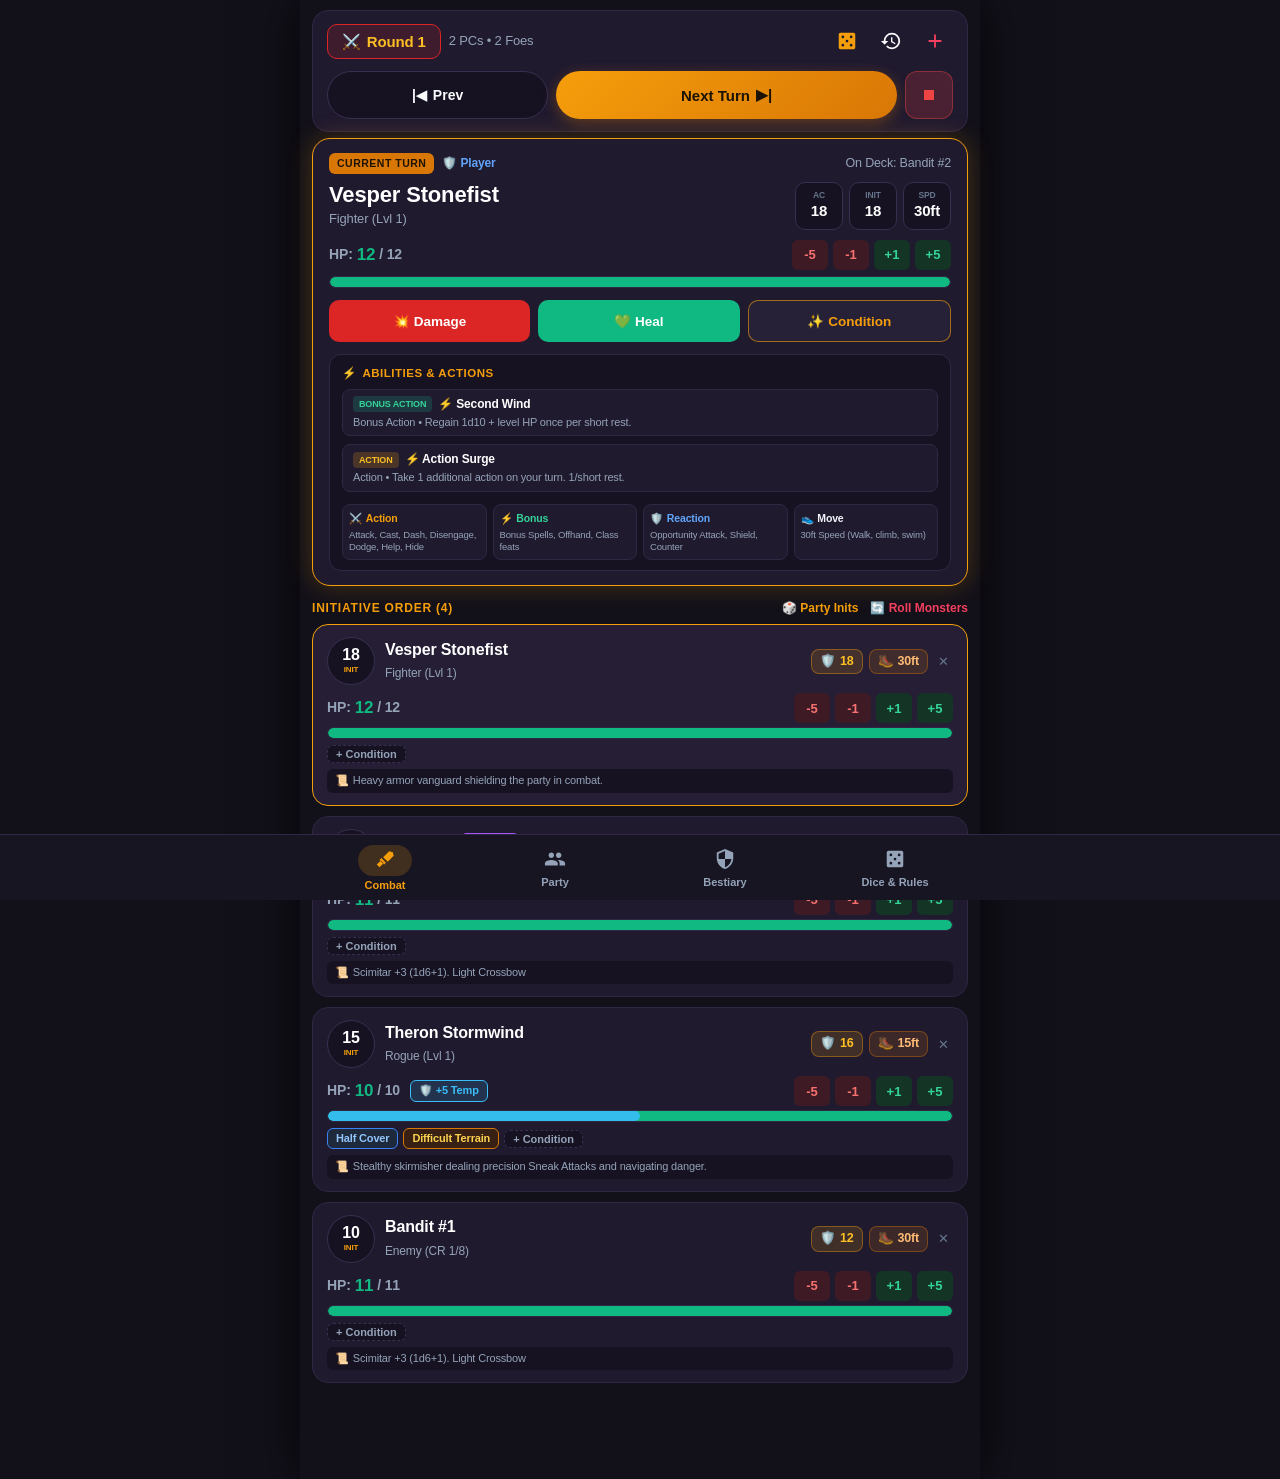
==== commit a2487ffa: "style: adopt mobile-identical UI theme Replaced the responsive web design with a pixel-accurate repl" ====
--- a/docs/index.html
+++ b/docs/index.html
@@ -2,397 +2,426 @@
 <html lang="en">
 <head>
   <meta charset="UTF-8">
-  <meta name="viewport" content="width=device-width, initial-scale=1.0, viewport-fit=cover">
-  <meta name="theme-color" content="#181622">
-  <meta name="description" content="D&D 5e Combat & Initiative Tracker - Fluid responsive web app for PC, tablet, and mobile browsers.">
+  <meta name="viewport" content="width=device-width, initial-scale=1.0, maximum-scale=1.0, user-scalable=no, viewport-fit=cover">
+  <meta name="theme-color" content="#121019">
   <title>D&D 5e Combat Tracker</title>
-
-  <!-- Google Fonts: Cinzel & Inter -->
-  <link rel="preconnect" href="https://fonts.googleapis.com">
-  <link rel="preconnect" href="https://fonts.gstatic.com" crossorigin>
-  <link href="https://fonts.googleapis.com/css2?family=Cinzel:wght@600;700;800;900&family=Inter:wght@400;500;600;700;800&display=swap" rel="stylesheet">
-
-  <!-- Favicon & PWA Manifest -->
+  <link rel="stylesheet" href="styles.css">
   <link rel="icon" type="image/jpeg" href="assets/icon.jpg">
-  <link rel="apple-touch-icon" href="assets/icon.jpg">
   <link rel="manifest" href="manifest.json">
-
-  <!-- Stylesheet -->
-  <link rel="stylesheet" href="styles.css">
 </head>
 <body>
 
   <div id="app-shell">
-    <!-- Top Site Header (Responsive for PC & Mobile) -->
-    <header class="site-header">
-      <div class="header-container">
-        <!-- Brand -->
-        <div class="brand-wrapper" data-tab="combat">
-          <div class="brand-icon">
-            <img src="assets/icon.jpg" alt="D&D Tracker Icon" onerror="this.innerHTML='⚔️'">
-          </div>
-          <div class="brand-text">
-            <span class="brand-title">Combat Tracker</span>
-            <span class="brand-subtitle">D&D 5e Initiative Arena</span>
-          </div>
-        </div>
-
-        <!-- Desktop Navigation Tabs (Hidden on mobile) -->
-        <nav class="desktop-nav" aria-label="Desktop navigation">
-          <button class="nav-tab-btn active" data-tab="combat">
-            <svg viewBox="0 0 24 24"><path d="M19.35 10.04C18.67 6.59 15.64 4 12 4 9.11 4 6.6 5.64 5.35 8.04 2.34 8.36 0 10.91 0 14c0 3.31 2.69 6 6 6h13c2.76 0 5-2.24 5-5 0-2.64-2.05-4.78-4.65-4.96zM13 13v4h-2v-4H8l4-4 4 4h-3z" style="display:none;"/><path d="M19.78 12.38l-4.24-4.24L17 6.67l4.24 4.24-1.46 1.47zM14.07 18.1l-1.47-1.47 4.24-4.24 1.47 1.47-4.24 4.24zM12 2C6.48 2 2 6.48 2 12s4.48 10 10 10 10-4.48 10-10S17.52 2 12 2zm1 17.93c-3.95-.49-7-3.85-7-7.93 0-.62.08-1.21.21-1.79L9 15v1c0 1.1.9 2 2 2v1.93zm6.9-2.54c-.26-.81-1-1.39-1.9-1.39h-1v-3c0-.55-.45-1-1-1H8v-2h2c.55 0 1-.45 1-1V7h2c1.1 0 2-.9 2-2v-.41c2.93 1.19 5 4.06 5 7.41 0 2.08-.8 3.97-2.1 5.39z" style="display:none;"/><path d="M7.5 13.5L3 18l3 3 4.5-4.5L7.5 13.5zM20.5 4.5l-4-1-6.5 6.5 5 5 6.5-6.5-1-4zM8 11l5 5-2 2-5-5 2-2z"/></svg>
-            <span>Combat Arena</span>
-          </button>
-          <button class="nav-tab-btn" data-tab="party">
+    <!-- Dynamic Main Content (Combat Arena, Party Roster, Bestiary, Dice & Rules) -->
+    <main id="main-container" class="main-view-area">
+      <!-- Injected by app.js -->
+    </main>
+
+    <!-- Bottom Navigation Bar (Screenshot 1 & 6) -->
+    <nav class="site-bottom-nav" aria-label="Bottom Navigation">
+      <div class="bottom-nav-inner">
+        <button class="nav-tab-item active" data-tab="combat">
+          <div class="nav-icon-wrapper">
+            <svg viewBox="0 0 24 24"><path d="M7.5 13.5L3 18l3 3 4.5-4.5L7.5 13.5zM20.5 4.5l-4-1-6.5 6.5 5 5 6.5-6.5-1-4zM8 11l5 5-2 2-5-5 2-2z"/></svg>
+          </div>
+          <span class="nav-tab-label">Combat</span>
+        </button>
+
+        <button class="nav-tab-item" data-tab="party">
+          <div class="nav-icon-wrapper">
             <svg viewBox="0 0 24 24"><path d="M16 11c1.66 0 2.99-1.34 2.99-3S17.66 5 16 5c-1.66 0-3 1.34-3 3s1.34 3 3 3zm-8 0c1.66 0 2.99-1.34 2.99-3S9.66 5 8 5C6.34 5 5 6.34 5 8s1.34 3 3 3zm0 2c-2.33 0-7 1.17-7 3.5V19h14v-2.5c0-2.33-4.67-3.5-7-3.5zm8 0c-.29 0-.62.02-.97.05 1.16.84 1.97 1.97 1.97 3.45V19h6v-2.5c0-2.33-4.67-3.5-7-3.5z"/></svg>
-            <span>Party Roster</span>
-          </button>
-          <button class="nav-tab-btn" data-tab="bestiary">
+          </div>
+          <span class="nav-tab-label">Party</span>
+        </button>
+
+        <button class="nav-tab-item" data-tab="bestiary">
+          <div class="nav-icon-wrapper">
             <svg viewBox="0 0 24 24"><path d="M12 1L3 5v6c0 5.55 3.84 10.74 9 12 5.16-1.26 9-6.45 9-12V5l-9-4zm0 10.99h7c-.53 4.12-3.28 7.79-7 8.94V12H5V6.3l7-3.11v8.8z"/></svg>
-            <span>Bestiary</span>
-          </button>
-          <button class="nav-tab-btn" data-tab="dice">
+          </div>
+          <span class="nav-tab-label">Bestiary</span>
+        </button>
+
+        <button class="nav-tab-item" data-tab="dice">
+          <div class="nav-icon-wrapper">
             <svg viewBox="0 0 24 24"><path d="M19 3H5c-1.1 0-2 .9-2 2v14c0 1.1.9 2 2 2h14c1.1 0 2-.9 2-2V5c0-1.1-.9-2-2-2zM7.5 18a1.5 1.5 0 1 1 0-3 1.5 1.5 0 0 1 0 3zm0-9a1.5 1.5 0 1 1 0-3 1.5 1.5 0 0 1 0 3zm4.5 4.5a1.5 1.5 0 1 1 0-3 1.5 1.5 0 0 1 0 3zm4.5 4.5a1.5 1.5 0 1 1 0-3 1.5 1.5 0 0 1 0 3zm0-9a1.5 1.5 0 1 1 0-3 1.5 1.5 0 0 1 0 3z"/></svg>
-            <span>Dice & Rules</span>
-          </button>
-        </nav>
-
-        <!-- Header Action Utilities (Backup / Restore) -->
-        <div class="header-actions">
-          <button class="btn btn-ghost btn-sm" onclick="exportDataAsJson()" title="Export JSON backup">
-            <svg viewBox="0 0 24 24" style="width: 16px; height: 16px;"><path d="M19 9h-4V3H9v6H5l7 7 7-7zM5 18v2h14v-2H5z"/></svg>
-            <span>Backup</span>
-          </button>
-          <button class="btn btn-ghost btn-sm" onclick="triggerImportJson()" title="Import JSON backup">
-            <svg viewBox="0 0 24 24" style="width: 16px; height: 16px;"><path d="M9 16h6v-6h4l-7-7-7 7h4zm-4 2h14v2H5z"/></svg>
-            <span>Import</span>
-          </button>
-          <input type="file" id="file-import-input" accept=".json" style="display: none;" onchange="handleFileImport(event)">
-        </div>
-      </div>
-    </header>
-
-    <!-- Main Dynamic Content Container -->
-    <main class="main-content" id="main-container">
-      <!-- Injected dynamically by app.js -->
-    </main>
-
-    <!-- Mobile Bottom Navigation Bar (Visible on screens <= 768px) -->
-    <nav class="mobile-bottom-nav" aria-label="Mobile navigation">
-      <div class="mobile-nav-items">
-        <button class="mobile-nav-btn active" data-tab="combat">
-          <svg viewBox="0 0 24 24"><path d="M7.5 13.5L3 18l3 3 4.5-4.5L7.5 13.5zM20.5 4.5l-4-1-6.5 6.5 5 5 6.5-6.5-1-4zM8 11l5 5-2 2-5-5 2-2z"/></svg>
-          <span>Combat</span>
-        </button>
-        <button class="mobile-nav-btn" data-tab="party">
-          <svg viewBox="0 0 24 24"><path d="M16 11c1.66 0 2.99-1.34 2.99-3S17.66 5 16 5c-1.66 0-3 1.34-3 3s1.34 3 3 3zm-8 0c1.66 0 2.99-1.34 2.99-3S9.66 5 8 5C6.34 5 5 6.34 5 8s1.34 3 3 3zm0 2c-2.33 0-7 1.17-7 3.5V19h14v-2.5c0-2.33-4.67-3.5-7-3.5zm8 0c-.29 0-.62.02-.97.05 1.16.84 1.97 1.97 1.97 3.45V19h6v-2.5c0-2.33-4.67-3.5-7-3.5z"/></svg>
-          <span>Party</span>
-        </button>
-        <button class="mobile-nav-btn" data-tab="bestiary">
-          <svg viewBox="0 0 24 24"><path d="M12 1L3 5v6c0 5.55 3.84 10.74 9 12 5.16-1.26 9-6.45 9-12V5l-9-4zm0 10.99h7c-.53 4.12-3.28 7.79-7 8.94V12H5V6.3l7-3.11v8.8z"/></svg>
-          <span>Bestiary</span>
-        </button>
-        <button class="mobile-nav-btn" data-tab="dice">
-          <svg viewBox="0 0 24 24"><path d="M19 3H5c-1.1 0-2 .9-2 2v14c0 1.1.9 2 2 2h14c1.1 0 2-.9 2-2V5c0-1.1-.9-2-2-2zM7.5 18a1.5 1.5 0 1 1 0-3 1.5 1.5 0 0 1 0 3zm0-9a1.5 1.5 0 1 1 0-3 1.5 1.5 0 0 1 0 3zm4.5 4.5a1.5 1.5 0 1 1 0-3 1.5 1.5 0 0 1 0 3zm4.5 4.5a1.5 1.5 0 1 1 0-3 1.5 1.5 0 0 1 0 3zm0-9a1.5 1.5 0 1 1 0-3 1.5 1.5 0 0 1 0 3z"/></svg>
-          <span>Dice</span>
+          </div>
+          <span class="nav-tab-label">Dice & Rules</span>
         </button>
       </div>
     </nav>
   </div>
 
-  <!-- Toast Notification Container -->
-  <div id="toast-container" class="toast-container"></div>
+  <!-- Toast Notification Box -->
+  <div id="toast-container" class="toast-box-container"></div>
 
   <!-- ==================================================== -->
-  <!-- MODAL DIALOGS                                        -->
+  <!-- MODAL DIALOGS (Pixel-matched to Screenshots 2-5)    -->
   <!-- ==================================================== -->
 
-  <!-- Modal 1: Damage & Healing -->
-  <div class="modal-overlay" id="modal-damage-heal">
-    <div class="modal-dialog">
-      <div class="modal-header">
-        <h3 class="modal-title" id="modal-dmg-name">Damage & Healing</h3>
-        <button class="btn btn-ghost btn-sm" onclick="closeModal('modal-damage-heal')">&times;</button>
-      </div>
-      <div class="modal-body">
-        <div style="text-align: center; margin-bottom: var(--space-xs);">
-          <strong id="modal-dmg-hp-display" style="font-size: var(--font-md); color: var(--color-gold-light);"></strong>
-        </div>
-        <div class="form-group">
-          <label class="form-label" for="modal-dmg-input">Amount</label>
-          <input type="number" id="modal-dmg-input" class="form-input" placeholder="e.g. 14" min="1" autofocus>
-        </div>
-        <div style="display: flex; gap: var(--space-xs); flex-wrap: wrap;">
-          <button class="btn btn-danger" style="flex: 1;" onclick="submitDamage(false)">- Apply Damage</button>
-          <button class="btn btn-success" style="flex: 1;" onclick="submitDamage(true)">+ Apply Healing</button>
-        </div>
-        <div style="display: flex; gap: var(--space-xs); margin-top: var(--space-xs);">
-          <button class="btn btn-secondary btn-sm" style="flex: 1;" onclick="submitTempHp()">Set as Temp HP</button>
-          <button class="btn btn-secondary btn-sm" style="flex: 1;" onclick="submitSetDirectHp()">Direct HP Override</button>
-        </div>
-      </div>
-      <div class="modal-footer">
-        <button class="btn btn-ghost" onclick="closeModal('modal-damage-heal')">Cancel</button>
-      </div>
-    </div>
-  </div>
-
-  <!-- Modal 2: Armor Class & Cover -->
-  <div class="modal-overlay" id="modal-ac">
-    <div class="modal-dialog">
-      <div class="modal-header">
-        <h3 class="modal-title">Armor Class & Cover</h3>
-        <button class="btn btn-ghost btn-sm" onclick="closeModal('modal-ac')">&times;</button>
-      </div>
-      <div class="modal-body">
-        <div style="margin-bottom: var(--space-xs);">
-          Target: <strong id="modal-ac-name" style="color: var(--color-gold-light);"></strong>
-        </div>
-        <div class="form-group">
-          <label class="form-label" for="modal-ac-input">Base Armor Class (AC)</label>
-          <input type="number" id="modal-ac-input" class="form-input" min="1" max="40">
-        </div>
-        <div class="form-group">
-          <label class="form-label" for="modal-ac-cover-select">5e Cover Type</label>
-          <select id="modal-ac-cover-select" class="form-select">
-            <option value="NONE">No Cover (+0 AC)</option>
-            <option value="HALF">Half Cover (+2 AC, +2 Dex Saves)</option>
-            <option value="THREE_QUARTERS">3/4 Cover (+5 AC, +5 Dex Saves)</option>
-            <option value="TOTAL">Total Cover (+10 AC, cannot be targeted directly)</option>
-          </select>
-        </div>
-      </div>
-      <div class="modal-footer">
-        <button class="btn btn-ghost" onclick="closeModal('modal-ac')">Cancel</button>
-        <button class="btn btn-primary" onclick="submitAcUpdate()">Save AC</button>
-      </div>
-    </div>
-  </div>
-
-  <!-- Modal 3: Speed & Difficult Terrain -->
-  <div class="modal-overlay" id="modal-speed">
-    <div class="modal-dialog">
-      <div class="modal-header">
-        <h3 class="modal-title">Movement Speed</h3>
-        <button class="btn btn-ghost btn-sm" onclick="closeModal('modal-speed')">&times;</button>
-      </div>
-      <div class="modal-body">
-        <div style="margin-bottom: var(--space-xs);">
-          Target: <strong id="modal-speed-name" style="color: var(--color-gold-light);"></strong>
-        </div>
-        <div class="form-group">
-          <label class="form-label" for="modal-speed-input">Base Speed (feet)</label>
-          <input type="number" id="modal-speed-input" class="form-input" step="5" min="0">
-        </div>
-        <div class="form-group">
-          <label style="display: flex; align-items: center; gap: 8px; cursor: pointer;">
-            <input type="checkbox" id="modal-speed-diff-checkbox">
-            <span style="font-size: var(--font-sm); font-weight: 600;">Difficult Terrain (Halves Speed)</span>
-          </label>
-        </div>
-      </div>
-      <div class="modal-footer">
-        <button class="btn btn-ghost" onclick="closeModal('modal-speed')">Cancel</button>
-        <button class="btn btn-primary" onclick="submitSpeedUpdate()">Save Speed</button>
-      </div>
-    </div>
-  </div>
-
-  <!-- Modal 4: Conditions Multi-Select -->
-  <div class="modal-overlay" id="modal-conditions">
-    <div class="modal-dialog" style="max-width: 600px;">
-      <div class="modal-header">
-        <h3 class="modal-title">Conditions for <span id="modal-conditions-name"></span></h3>
-        <button class="btn btn-ghost btn-sm" onclick="closeModal('modal-conditions')">&times;</button>
-      </div>
-      <div class="modal-body">
-        <p style="font-size: var(--font-xs); color: var(--text-muted); margin-bottom: var(--space-xs);">
-          Select or clear conditions. Badges reflect official 5e rules and status color coding.
-        </p>
-        <div id="modal-conditions-grid" style="display: grid; grid-template-columns: repeat(auto-fill, minmax(160px, 1fr)); gap: 6px; max-height: 50vh; overflow-y: auto;">
-          <!-- Injected dynamically -->
-        </div>
-      </div>
-      <div class="modal-footer">
-        <button class="btn btn-primary" onclick="closeModal('modal-conditions')">Done</button>
-      </div>
-    </div>
-  </div>
-
-  <!-- Modal 5: Edit Single Initiative -->
-  <div class="modal-overlay" id="modal-initiative">
-    <div class="modal-dialog">
-      <div class="modal-header">
-        <h3 class="modal-title">Initiative Score</h3>
-        <button class="btn btn-ghost btn-sm" onclick="closeModal('modal-initiative')">&times;</button>
-      </div>
-      <div class="modal-body">
-        <div style="margin-bottom: var(--space-xs);">
-          Target: <strong id="modal-init-name" style="color: var(--color-gold-light);"></strong>
-        </div>
-        <div class="form-group">
-          <label class="form-label" for="modal-init-input">Initiative Score</label>
-          <input type="number" id="modal-init-input" class="form-input">
-        </div>
-        <button class="btn btn-secondary" style="width: 100%;" onclick="rollSingleCombatantInitiative()">
-          🎲 Roll d20 + Init Modifier
-        </button>
-      </div>
-      <div class="modal-footer">
-        <button class="btn btn-ghost" onclick="closeModal('modal-initiative')">Cancel</button>
-        <button class="btn btn-primary" onclick="submitInitiative()">Save</button>
-      </div>
-    </div>
-  </div>
-
-  <!-- Modal 6: Party Initiative Batch Entry -->
-  <div class="modal-overlay" id="modal-party-initiative">
-    <div class="modal-dialog">
-      <div class="modal-header">
-        <h3 class="modal-title">Party Initiatives</h3>
-        <button class="btn btn-ghost btn-sm" onclick="closeModal('modal-party-initiative')">&times;</button>
-      </div>
-      <div class="modal-body">
-        <div style="display: flex; justify-content: space-between; align-items: center; margin-bottom: var(--space-xs);">
-          <span style="font-size: var(--font-xs); color: var(--text-muted);">Enter rolled initiatives for party members</span>
-          <button class="btn btn-secondary btn-sm" onclick="rollAllPartyInModal()">Roll All</button>
-        </div>
-        <div id="modal-party-init-list" style="max-height: 50vh; overflow-y: auto;">
-          <!-- Injected dynamically -->
-        </div>
-      </div>
-      <div class="modal-footer">
-        <button class="btn btn-ghost" onclick="closeModal('modal-party-initiative')">Cancel</button>
-        <button class="btn btn-primary" onclick="submitPartyInitiatives()">Apply Initiatives</button>
-      </div>
-    </div>
-  </div>
-
-  <!-- Modal 7: Add Enemy / Custom Monster -->
-  <div class="modal-overlay" id="modal-add-enemy">
-    <div class="modal-dialog">
-      <div class="modal-header">
-        <h3 class="modal-title">Add Monster / Enemy</h3>
-        <button class="btn btn-ghost btn-sm" onclick="closeModal('modal-add-enemy')">&times;</button>
-      </div>
-      <div class="modal-body">
-        <div class="form-group">
-          <label class="form-label" for="modal-enemy-name">Monster Name</label>
-          <input type="text" id="modal-enemy-name" class="form-input" placeholder="e.g. Goblin Archer, Red Dragon">
-        </div>
-        <div class="form-row">
-          <div class="form-group">
-            <label class="form-label" for="modal-enemy-hp">Max HP</label>
-            <input type="number" id="modal-enemy-hp" class="form-input" value="15" min="1">
-          </div>
-          <div class="form-group">
-            <label class="form-label" for="modal-enemy-ac">Armor Class (AC)</label>
-            <input type="number" id="modal-enemy-ac" class="form-input" value="13" min="1">
-          </div>
-        </div>
-        <div class="form-row">
-          <div class="form-group">
-            <label class="form-label" for="modal-enemy-mod">Initiative Modifier</label>
-            <input type="number" id="modal-enemy-mod" class="form-input" value="1">
-          </div>
-          <div class="form-group">
-            <label class="form-label" for="modal-enemy-count">Quantity to Spawn</label>
-            <input type="number" id="modal-enemy-count" class="form-input" value="1" min="1" max="20">
-          </div>
-        </div>
-        <div class="form-row">
-          <div class="form-group">
-            <label class="form-label" for="modal-enemy-cr">Challenge Rating (CR)</label>
-            <input type="text" id="modal-enemy-cr" class="form-input" value="CR 1/2">
-          </div>
-          <div class="form-group">
-            <label class="form-label" for="modal-enemy-speed">Speed (ft)</label>
-            <input type="number" id="modal-enemy-speed" class="form-input" value="30">
-          </div>
-        </div>
-        <div class="form-group">
-          <label class="form-label" for="modal-enemy-notes">Attacks & Traits (Optional)</label>
-          <textarea id="modal-enemy-notes" class="form-textarea" rows="2" placeholder="e.g. Shortbow +4 (1d6+2), Nimble Escape"></textarea>
-        </div>
-      </div>
-      <div class="modal-footer">
-        <button class="btn btn-ghost" onclick="closeModal('modal-add-enemy')">Cancel</button>
-        <button class="btn btn-primary" onclick="submitAddEnemy()">Add to Arena</button>
-      </div>
-    </div>
-  </div>
-
-  <!-- Modal 8: Character Creator / Editor -->
-  <div class="modal-overlay" id="modal-character">
-    <div class="modal-dialog">
-      <div class="modal-header">
-        <h3 class="modal-title" id="modal-char-title">Player Character</h3>
-        <button class="btn btn-ghost btn-sm" onclick="closeModal('modal-character')">&times;</button>
-      </div>
-      <div class="modal-body">
-        <div class="form-row">
-          <div class="form-group">
-            <label class="form-label" for="modal-char-name">Character Name</label>
-            <input type="text" id="modal-char-name" class="form-input" placeholder="e.g. Thorin">
-          </div>
-          <div class="form-group">
-            <label class="form-label" for="modal-char-player">Player Name</label>
-            <input type="text" id="modal-char-player" class="form-input" placeholder="e.g. Alex">
-          </div>
-        </div>
-        <div class="form-row">
-          <div class="form-group">
-            <label class="form-label" for="modal-char-class">Class & Subclass</label>
-            <input type="text" id="modal-char-class" class="form-input" placeholder="e.g. Fighter (Champion)">
-          </div>
-          <div class="form-group">
-            <label class="form-label" for="modal-char-level">Level</label>
-            <input type="number" id="modal-char-level" class="form-input" value="1" min="1" max="20">
-          </div>
-        </div>
-        <div class="form-row">
-          <div class="form-group">
-            <label class="form-label" for="modal-char-hp">Max HP</label>
-            <input type="number" id="modal-char-hp" class="form-input" value="12" min="1">
-          </div>
-          <div class="form-group">
-            <label class="form-label" for="modal-char-ac">Armor Class (AC)</label>
-            <input type="number" id="modal-char-ac" class="form-input" value="14" min="1">
-          </div>
-        </div>
-        <div class="form-row">
-          <div class="form-group">
-            <label class="form-label" for="modal-char-mod">Initiative Modifier</label>
-            <input type="number" id="modal-char-mod" class="form-input" value="0">
-          </div>
-          <div class="form-group">
-            <label class="form-label" for="modal-char-speed">Speed (ft)</label>
-            <input type="number" id="modal-char-speed" class="form-input" value="30">
-          </div>
-        </div>
-        <div class="form-row">
-          <div class="form-group">
-            <label class="form-label" for="modal-char-percep">Passive Perception</label>
-            <input type="number" id="modal-char-percep" class="form-input" value="10">
-          </div>
-          <div class="form-group">
-            <label class="form-label" for="modal-char-dc">Spell Save DC (Optional)</label>
-            <input type="number" id="modal-char-dc" class="form-input" placeholder="e.g. 15">
-          </div>
-        </div>
-        <div class="form-group">
-          <label class="form-label" for="modal-char-notes">Abilities & Notes</label>
-          <textarea id="modal-char-notes" class="form-textarea" rows="2" placeholder="e.g. Second Wind, Action Surge, Darkvision 60ft"></textarea>
-        </div>
-      </div>
-      <div class="modal-footer">
-        <button class="btn btn-ghost" onclick="closeModal('modal-character')">Cancel</button>
-        <button class="btn btn-primary" onclick="submitCharacterForm()">Save Character</button>
-      </div>
-    </div>
-  </div>
-
-  <!-- Application Logic -->
+  <!-- 1. Edit Movement Speed Dialog (Screenshot 2) -->
+  <div class="modal-backdrop" id="modal-speed-dialog">
+    <div class="dialog-container">
+      <div class="dialog-header">
+        <span class="dialog-header-icon">🥾</span>
+        <div class="dialog-header-titles">
+          <span class="dialog-main-title">Edit Movement Speed</span>
+          <span class="dialog-subtitle" id="modal-speed-subtitle"></span>
+          <span id="modal-speed-combatant-name" style="display:none;"></span>
+        </div>
+      </div>
+
+      <div class="dialog-body">
+        <!-- BASE SPEED CARD -->
+        <div class="dialog-inner-card">
+          <span class="dialog-inner-title">BASE SPEED (FEET)</span>
+          <div class="stepper-row">
+            <button class="btn-stepper" onclick="adjustSpeedStepper(-5)">-5</button>
+            <input type="number" id="modal-speed-value" class="stepper-value-box" readonly>
+            <button class="btn-stepper" style="color:var(--color-gold);" onclick="adjustSpeedStepper(5)">+5</button>
+          </div>
+
+          <!-- Presets -->
+          <div class="preset-speed-chips">
+            <button class="chip-speed-preset" data-speed="20" onclick="setSpeedPreset(20)">20ft</button>
+            <button class="chip-speed-preset" data-speed="25" onclick="setSpeedPreset(25)">25ft</button>
+            <button class="chip-speed-preset" data-speed="30" onclick="setSpeedPreset(30)">30ft</button>
+            <button class="chip-speed-preset" data-speed="35" onclick="setSpeedPreset(35)">35ft</button>
+            <button class="chip-speed-preset" data-speed="40" onclick="setSpeedPreset(40)">40ft</button>
+          </div>
+        </div>
+
+        <!-- DIFFICULT TERRAIN CARD WITH TOGGLE -->
+        <div class="dialog-inner-card toggle-switch-card" onclick="toggleSpeedDifficult()">
+          <div>
+            <div style="display:flex; align-items:center; gap:6px;">
+              <span style="font-size:16px;">🪵</span>
+              <span style="font-size:14px; font-weight:800; color:#fdba74;">Difficult Terrain</span>
+            </div>
+            <p style="font-size:11px; color:var(--text-muted); margin-top:2px;">
+              Halves speed and adds condition status.
+            </p>
+          </div>
+          <div class="toggle-switch" id="speed-diff-toggle">
+            <div class="toggle-thumb"></div>
+          </div>
+        </div>
+
+        <!-- EFFECTIVE SPEED CALCULATION HIGHLIGHT BOX -->
+        <div class="effective-highlight-banner">
+          <span class="effective-label">Effective Movement Speed:</span>
+          <span class="effective-val" id="modal-speed-summary"></span>
+        </div>
+      </div>
+
+      <div class="dialog-footer">
+        <button class="btn-dialog-cancel" onclick="closeModal('modal-speed-dialog')">Cancel</button>
+        <button class="btn-dialog-save" onclick="saveSpeedDialog()">Save Speed</button>
+      </div>
+    </div>
+  </div>
+
+  <!-- 2. Edit Armor Class (AC) Dialog (Screenshot 3) -->
+  <div class="modal-backdrop" id="modal-ac-dialog">
+    <div class="dialog-container">
+      <div class="dialog-header">
+        <span class="dialog-header-icon">🛡️</span>
+        <div class="dialog-header-titles">
+          <span class="dialog-main-title">Edit Armor Class (AC)</span>
+          <span class="dialog-subtitle" id="modal-ac-subtitle"></span>
+          <span id="modal-ac-combatant-name" style="display:none;"></span>
+        </div>
+      </div>
+
+      <div class="dialog-body">
+        <!-- BASE AC CARD -->
+        <div class="dialog-inner-card">
+          <span class="dialog-inner-title">BASE ARMOR CLASS</span>
+          <div class="stepper-row">
+            <button class="btn-stepper" onclick="adjustAcStepper(-1)">—</button>
+            <input type="number" id="modal-ac-value" class="stepper-value-box" readonly>
+            <button class="btn-stepper" style="color:var(--color-gold);" onclick="adjustAcStepper(1)">+</button>
+          </div>
+        </div>
+
+        <!-- 5E COVER STATUS CARD -->
+        <div class="dialog-inner-card">
+          <span class="dialog-inner-title">5E COVER STATUS (AC BONUS)</span>
+          <p style="font-size:11px; color:var(--text-muted);">
+            Toggle cover to apply respective AC bonus & condition
+          </p>
+
+          <div class="cover-options-row">
+            <button class="cover-option-btn" data-cover="NONE" onclick="setCoverType('NONE')">
+              <span class="cover-option-title">None</span>
+              <span class="cover-option-bonus">+0</span>
+            </button>
+            <button class="cover-option-btn" data-cover="HALF" onclick="setCoverType('HALF')">
+              <span class="cover-option-title">Half</span>
+              <span class="cover-option-bonus">+2 AC</span>
+            </button>
+            <button class="cover-option-btn" data-cover="THREE_QUARTERS" onclick="setCoverType('THREE_QUARTERS')">
+              <span class="cover-option-title">3/4</span>
+              <span class="cover-option-bonus">+5 AC</span>
+            </button>
+            <button class="cover-option-btn" data-cover="TOTAL" onclick="setCoverType('TOTAL')">
+              <span class="cover-option-title">Total</span>
+              <span class="cover-option-bonus">+10 AC</span>
+            </button>
+          </div>
+
+          <div style="background:var(--bg-card-darker); border-radius:6px; padding:6px 10px; font-size:11px; color:#93c5fd; margin-top:4px;" id="modal-ac-cover-desc"></div>
+        </div>
+
+        <!-- EFFECTIVE AC CALCULATION HIGHLIGHT BOX -->
+        <div class="effective-highlight-banner">
+          <span class="effective-label">Effective Armor Class:</span>
+          <span class="effective-val" id="modal-ac-summary"></span>
+        </div>
+      </div>
+
+      <div class="dialog-footer">
+        <button class="btn-dialog-cancel" onclick="closeModal('modal-ac-dialog')">Cancel</button>
+        <button class="btn-dialog-save" onclick="saveAcDialog()">Save AC</button>
+      </div>
+    </div>
+  </div>
+
+  <!-- 3. Edit Character Dialog (Screenshot 4 & 5) -->
+  <div class="modal-backdrop" id="modal-character-dialog">
+    <div class="dialog-container" style="max-width: 480px;">
+      <div class="dialog-header">
+        <div class="dialog-header-titles">
+          <span class="dialog-main-title" id="modal-char-title">Edit Character</span>
+        </div>
+      </div>
+
+      <div class="dialog-body">
+        <!-- Roll Random 5e Character Button (Screenshot 5) -->
+        <button class="btn-prev-turn" style="width:100%; border-color:var(--color-gold); color:var(--color-gold-light); height:42px; border-radius:10px;" onclick="rollRandom5eCharacter()">
+          <span>🎲</span>
+          <span>Roll Random 5e Character</span>
+        </button>
+
+        <div style="display:flex; flex-direction:column; gap:6px;">
+          <label style="font-size:11px; font-weight:700; color:var(--text-muted);">Character Name *</label>
+          <input type="text" id="modal-char-name" class="form-input-outlined" placeholder="Name">
+        </div>
+
+        <div style="display:flex; flex-direction:column; gap:6px;">
+          <label style="font-size:11px; font-weight:700; color:var(--text-muted);">Player Name (Optional)</label>
+          <input type="text" id="modal-char-player" class="form-input-outlined" placeholder="Player Name">
+        </div>
+
+        <div style="display:grid; grid-template-columns: 2fr 1fr; gap:8px;">
+          <div style="display:flex; flex-direction:column; gap:6px;">
+            <label style="font-size:11px; font-weight:700; color:var(--text-muted);">Class (Select / Type) *</label>
+            <select id="modal-char-class" class="form-input-outlined">
+              <option value="Fighter">Fighter</option>
+              <option value="Rogue">Rogue</option>
+              <option value="Wizard">Wizard</option>
+              <option value="Cleric">Cleric</option>
+              <option value="Barbarian">Barbarian</option>
+              <option value="Bard">Bard</option>
+              <option value="Druid">Druid</option>
+              <option value="Monk">Monk</option>
+              <option value="Paladin">Paladin</option>
+              <option value="Ranger">Ranger</option>
+              <option value="Sorcerer">Sorcerer</option>
+              <option value="Warlock">Warlock</option>
+              <option value="Artificer">Artificer</option>
+            </select>
+          </div>
+          <div style="display:flex; flex-direction:column; gap:6px;">
+            <label style="font-size:11px; font-weight:700; color:var(--text-muted);">Level</label>
+            <input type="number" id="modal-char-level" class="form-input-outlined" value="1" min="1" max="20">
+          </div>
+        </div>
+
+        <!-- 6-Grid Stats (Max HP, AC, Init Mod, Speed, Passive Perc, Spell DC) -->
+        <div class="form-grid-6">
+          <div style="display:flex; flex-direction:column; gap:4px;">
+            <label style="font-size:10.5px; font-weight:700; color:var(--text-muted);">Max HP *</label>
+            <input type="number" id="modal-char-hp" class="form-input-outlined" value="12">
+          </div>
+          <div style="display:flex; flex-direction:column; gap:4px;">
+            <label style="font-size:10.5px; font-weight:700; color:var(--text-muted);">AC *</label>
+            <input type="number" id="modal-char-ac" class="form-input-outlined" value="14">
+          </div>
+          <div style="display:flex; flex-direction:column; gap:4px;">
+            <label style="font-size:10.5px; font-weight:700; color:var(--text-muted);">Init Mod</label>
+            <input type="number" id="modal-char-init" class="form-input-outlined" value="2">
+          </div>
+          <div style="display:flex; flex-direction:column; gap:4px;">
+            <label style="font-size:10.5px; font-weight:700; color:var(--text-muted);">Speed (ft)</label>
+            <input type="number" id="modal-char-speed" class="form-input-outlined" value="30">
+          </div>
+          <div style="display:flex; flex-direction:column; gap:4px;">
+            <label style="font-size:10.5px; font-weight:700; color:var(--text-muted);">Passive Perc</label>
+            <input type="number" id="modal-char-perc" class="form-input-outlined" value="12">
+          </div>
+          <div style="display:flex; flex-direction:column; gap:4px;">
+            <label style="font-size:10.5px; font-weight:700; color:var(--text-muted);">Spell DC</label>
+            <input type="number" id="modal-char-dc" class="form-input-outlined" placeholder="DC">
+          </div>
+        </div>
+
+        <!-- Abilities & Feats Builder (Screenshot 4) -->
+        <div style="display:flex; justify-content:space-between; align-items:center; margin-top:6px;">
+          <div style="display:flex; align-items:center; gap:6px;">
+            <span style="font-size:14px; color:var(--color-gold);">⚡</span>
+            <span style="font-size:13px; font-weight:800; color:var(--color-gold);">Abilities & Feats <span id="modal-char-abilities-count"></span></span>
+          </div>
+          <button class="btn-header-link gold" onclick="addCharacterAbility()">+ Add Ability</button>
+        </div>
+
+        <div id="modal-char-abilities-list" style="display:flex; flex-direction:column; gap:8px;"></div>
+
+        <div style="display:flex; flex-direction:column; gap:6px;">
+          <label style="font-size:11px; font-weight:700; color:var(--text-muted);">Additional Backstory / Inventory Notes</label>
+          <textarea id="modal-char-notes" class="form-input-outlined" rows="2"></textarea>
+        </div>
+      </div>
+
+      <div class="dialog-footer">
+        <button class="btn-dialog-cancel" onclick="closeModal('modal-character-dialog')">Cancel</button>
+        <button class="btn-dialog-save" onclick="saveCharacterDialog()">Save Character</button>
+      </div>
+    </div>
+  </div>
+
+  <!-- 4. Damage & Healing Modal -->
+  <div class="modal-backdrop" id="modal-damage-dialog">
+    <div class="dialog-container">
+      <div class="dialog-header">
+        <span class="dialog-header-icon">💥</span>
+        <div class="dialog-header-titles">
+          <span class="dialog-main-title" id="modal-dmg-name">Damage & Healing</span>
+          <span class="dialog-subtitle" id="modal-dmg-hp"></span>
+        </div>
+      </div>
+      <div class="dialog-body">
+        <input type="number" id="modal-dmg-input" class="form-input-outlined" placeholder="Amount (e.g. 8)" style="font-size:20px; text-align:center;">
+        <div style="display:flex; gap:8px;">
+          <button class="btn-turn-action damage" style="height:48px;" onclick="submitDamageAction(false)">- Apply Damage</button>
+          <button class="btn-turn-action heal" style="height:48px;" onclick="submitDamageAction(true)">+ Apply Healing</button>
+        </div>
+        <button class="btn-prev-turn" style="height:40px; width:100%; border-radius:8px;" onclick="submitTempHpAction()">Set as Temp HP</button>
+      </div>
+      <div class="dialog-footer">
+        <button class="btn-dialog-cancel" onclick="closeModal('modal-damage-dialog')">Close</button>
+      </div>
+    </div>
+  </div>
+
+  <!-- 5. Conditions Modal -->
+  <div class="modal-backdrop" id="modal-conditions-dialog">
+    <div class="dialog-container" style="max-width:480px;">
+      <div class="dialog-header">
+        <span class="dialog-header-icon">✨</span>
+        <div class="dialog-header-titles">
+          <span class="dialog-main-title" id="modal-cond-title">Conditions</span>
+        </div>
+      </div>
+      <div class="dialog-body">
+        <div id="modal-cond-grid" style="display:grid; grid-template-columns:repeat(2, 1fr); gap:6px; max-height:45vh; overflow-y:auto;"></div>
+      </div>
+      <div class="dialog-footer">
+        <button class="btn-dialog-save" onclick="closeModal('modal-conditions-dialog')">Done</button>
+      </div>
+    </div>
+  </div>
+
+  <!-- 6. Single Initiative Modal -->
+  <div class="modal-backdrop" id="modal-init-dialog">
+    <div class="dialog-container">
+      <div class="dialog-header">
+        <span class="dialog-header-icon">⚡</span>
+        <div class="dialog-header-titles">
+          <span class="dialog-main-title">Initiative Score</span>
+          <span class="dialog-subtitle" id="modal-init-name"></span>
+        </div>
+      </div>
+      <div class="dialog-body">
+        <div class="stepper-row">
+          <input type="number" id="modal-init-val" class="stepper-value-box" style="width:100px;">
+        </div>
+        <button class="btn-prev-turn" style="width:100%; height:44px; border-radius:10px;" onclick="rollSingleInit()">
+          🎲 Roll d20 + Modifier
+        </button>
+      </div>
+      <div class="dialog-footer">
+        <button class="btn-dialog-cancel" onclick="closeModal('modal-init-dialog')">Cancel</button>
+        <button class="btn-dialog-save" onclick="saveSingleInit()">Save</button>
+      </div>
+    </div>
+  </div>
+
+  <!-- 7. Party Initiatives Batch Modal -->
+  <div class="modal-backdrop" id="modal-party-inits-dialog">
+    <div class="dialog-container">
+      <div class="dialog-header">
+        <div class="dialog-header-titles">
+          <span class="dialog-main-title">Party Initiatives</span>
+        </div>
+        <button class="btn-header-link gold" onclick="rollAllPartyInits()">Roll All</button>
+      </div>
+      <div class="dialog-body">
+        <div id="modal-party-init-items" style="max-height:45vh; overflow-y:auto;"></div>
+      </div>
+      <div class="dialog-footer">
+        <button class="btn-dialog-cancel" onclick="closeModal('modal-party-inits-dialog')">Cancel</button>
+        <button class="btn-dialog-save" onclick="savePartyInits()">Apply</button>
+      </div>
+    </div>
+  </div>
+
+  <!-- 8. Add Enemy Modal -->
+  <div class="modal-backdrop" id="modal-enemy-dialog">
+    <div class="dialog-container">
+      <div class="dialog-header">
+        <span class="dialog-header-icon">👹</span>
+        <div class="dialog-header-titles">
+          <span class="dialog-main-title">Add Monster</span>
+        </div>
+      </div>
+      <div class="dialog-body">
+        <input type="text" id="modal-enemy-name" class="form-input-outlined" placeholder="Monster Name (e.g. Goblin)">
+        <div style="display:grid; grid-template-columns:1fr 1fr; gap:8px;">
+          <input type="number" id="modal-enemy-hp" class="form-input-outlined" placeholder="Max HP" value="11">
+          <input type="number" id="modal-enemy-ac" class="form-input-outlined" placeholder="AC" value="12">
+        </div>
+        <div style="display:grid; grid-template-columns:1fr 1fr; gap:8px;">
+          <input type="number" id="modal-enemy-init" class="form-input-outlined" placeholder="Init Mod" value="1">
+          <input type="number" id="modal-enemy-speed" class="form-input-outlined" placeholder="Speed" value="30">
+        </div>
+        <textarea id="modal-enemy-notes" class="form-input-outlined" rows="2" placeholder="Attacks / Traits"></textarea>
+      </div>
+      <div class="dialog-footer">
+        <button class="btn-dialog-cancel" onclick="closeModal('modal-enemy-dialog')">Cancel</button>
+        <button class="btn-dialog-save" onclick="saveCustomEnemy()">Add to Combat</button>
+      </div>
+    </div>
+  </div>
+
+  <!-- 9. Combat Log Modal -->
+  <div class="modal-backdrop" id="modal-log-dialog">
+    <div class="dialog-container">
+      <div class="dialog-header">
+        <span class="dialog-header-icon">📜</span>
+        <div class="dialog-header-titles">
+          <span class="dialog-main-title">Combat Event Log</span>
+        </div>
+      </div>
+      <div class="dialog-body">
+        <div id="modal-log-items" style="display:flex; flex-direction:column; gap:6px; max-height:50vh; overflow-y:auto;"></div>
+      </div>
+      <div class="dialog-footer">
+        <button class="btn-dialog-cancel" onclick="store.encounter.log=[]; store.save(); closeModal('modal-log-dialog'); renderApp();">Clear Log</button>
+        <button class="btn-dialog-save" onclick="closeModal('modal-log-dialog')">Close</button>
+      </div>
+    </div>
+  </div>
+
   <script src="app.js"></script>
 </body>
 </html>
--- a/docs/styles.css
+++ b/docs/styles.css
@@ -1,82 +1,66 @@
 /* ==========================================================================
-   D&D 5e Combat Tracker - Responsive Dark Fantasy Stylesheet
-   Designed for all screen sizes: Mobile (320px+) to 4K PC Ultra-wide
+   D&D 5e Combat Tracker - Mobile-Identical Dark Fantasy Theme
+   Pixel-accurate replication of the Android mobile UI for Web & GitHub Pages
    ========================================================================== */
 
 :root {
-  /* Dark Fantasy Surfaces */
-  --bg-dungeon-black: #0F0E13;
-  --bg-dungeon-surface: #181622;
-  --bg-dungeon-card: #221F30;
-  --bg-dungeon-card-elevated: #2C283E;
-  --border-dungeon: #38324E;
-  --border-gold: rgba(245, 158, 11, 0.45);
-  --border-gold-glow: rgba(245, 158, 11, 0.75);
-
-  /* D&D Crimson & Gold Accents */
-  --color-gold: #D97706;
-  --color-gold-light: #FBBF24;
-  --color-gold-dark: #B45309;
-  --color-red: #B91C1C;
-  --color-red-light: #EF4444;
-  --color-red-dark: #7F1D1D;
-
-  /* Parchment & Typography */
-  --text-white: #FBF7EE;
-  --text-muted: #C7C2D6;
-  --text-subtle: #8E88A4;
-
-  /* Status Colors */
-  --color-hp-green: #10B981;
-  --color-hp-amber: #F59E0B;
-  --color-hp-red: #EF4444;
-  --color-bloodied: #DC2626;
-  --color-temp-hp: #38BDF8;
-  --color-arcane: #A855F7;
-  --color-player-blue: #3B82F6;
-  --color-monster-crimson: #E11D48;
-
-  /* Fluid Responsive Typography Scaling */
-  font-size: clamp(14px, 0.85rem + 0.35vw, 17px);
-  --font-xs: clamp(0.7rem, 0.65rem + 0.15vw, 0.8rem);
-  --font-sm: clamp(0.8rem, 0.75rem + 0.2vw, 0.92rem);
-  --font-base: clamp(0.92rem, 0.88rem + 0.25vw, 1.05rem);
-  --font-md: clamp(1.05rem, 0.98rem + 0.35vw, 1.25rem);
-  --font-lg: clamp(1.25rem, 1.12rem + 0.6vw, 1.55rem);
-  --font-xl: clamp(1.45rem, 1.25rem + 0.9vw, 1.95rem);
-  --font-2xl: clamp(1.75rem, 1.45rem + 1.4vw, 2.5rem);
-
-  /* Fonts */
-  --font-display: 'Cinzel', 'Trajan Pro', 'Georgia', serif;
-  --font-body: 'Inter', -apple-system, BlinkMacSystemFont, 'Segoe UI', Roboto, sans-serif;
-
-  /* Spacing */
-  --space-2xs: 0.25rem;
-  --space-xs: 0.5rem;
-  --space-sm: 0.75rem;
-  --space-md: 1rem;
-  --space-lg: 1.5rem;
-  --space-xl: 2rem;
-
-  /* Radius */
-  --radius-sm: 6px;
-  --radius-md: 10px;
-  --radius-lg: 16px;
-  --radius-full: 9999px;
-
-  /* Shadows */
-  --shadow-sm: 0 2px 6px rgba(0, 0, 0, 0.3);
-  --shadow-md: 0 4px 14px rgba(0, 0, 0, 0.45);
-  --shadow-lg: 0 10px 30px rgba(0, 0, 0, 0.6);
-  --shadow-gold: 0 0 20px rgba(245, 158, 11, 0.3);
-
-  /* Layout */
-  --max-content-width: 1440px;
-  --nav-height-desktop: 68px;
-  --nav-height-mobile: 64px;
-}
-
-/* Base Reset & Box Sizing */
+  /* Exact App Color Palette from Mobile Screenshots */
+  --bg-app: #121019;
+  --bg-surface: #181523;
+  --bg-card: #201a2f;
+  --bg-card-elevated: #272138;
+  --bg-card-darker: #161222;
+  --bg-input: #1a1527;
+
+  /* Borders */
+  --border-subtle: #2f2744;
+  --border-card: #372f4f;
+  --border-gold: #f59e0b;
+  --border-gold-glow: rgba(245, 158, 11, 0.4);
+  --border-red: #ef4444;
+
+  /* Accent Colors */
+  --color-gold: #f59e0b;
+  --color-gold-dark: #d97706;
+  --color-gold-light: #fbbf24;
+  --color-gold-accent: #fef08a;
+
+  --color-damage: #ef4444;
+  --color-damage-dark: #dc2626;
+  --color-damage-bg: rgba(239, 68, 68, 0.16);
+
+  --color-heal: #10b981;
+  --color-heal-dark: #059669;
+  --color-heal-bg: rgba(16, 185, 129, 0.16);
+
+  --color-temp-hp: #38bdf8;
+  --color-player-blue: #60a5fa;
+  --color-monster-red: #fb7185;
+  --color-purple: #a855f7;
+
+  /* Text */
+  --text-white: #ffffff;
+  --text-primary: #f8fafc;
+  --text-muted: #94a3b8;
+  --text-subtle: #64748b;
+
+  /* Responsive Font Sizing */
+  font-size: clamp(14px, 0.82rem + 0.38vw, 16px);
+  --font-xs: 0.75rem;
+  --font-sm: 0.85rem;
+  --font-base: 0.95rem;
+  --font-md: 1.1rem;
+  --font-lg: 1.3rem;
+  --font-xl: 1.6rem;
+
+  --font-family: -apple-system, BlinkMacSystemFont, "Segoe UI", Roboto, Helvetica, Arial, sans-serif;
+
+  /* Layout Constraints */
+  --max-content-width: 680px;
+  --nav-height: 66px;
+}
+
+/* Reset */
 *, *::before, *::after {
   box-sizing: border-box;
   margin: 0;
@@ -85,226 +69,858 @@
 }
 
 body {
-  font-family: var(--font-body);
-  font-size: var(--font-base);
-  line-height: 1.5;
-  color: var(--text-white);
-  background-color: var(--bg-dungeon-surface);
+  font-family: var(--font-family);
+  background-color: var(--bg-app);
+  color: var(--text-primary);
   min-height: 100vh;
   display: flex;
   flex-direction: column;
   overflow-x: hidden;
-  background-image: radial-gradient(circle at 50% 0%, rgba(217, 119, 6, 0.08) 0%, transparent 60%);
+  line-height: 1.4;
+  letter-spacing: -0.01em;
+}
+
+/* Desktop Centering Container */
+#app-shell {
+  display: flex;
+  flex-direction: column;
+  min-height: 100vh;
+  width: 100%;
+  max-width: var(--max-content-width);
+  margin: 0 auto;
+  position: relative;
+  background-color: var(--bg-app);
+  box-shadow: 0 0 50px rgba(0, 0, 0, 0.7);
 }
 
 /* Custom Scrollbars */
 ::-webkit-scrollbar {
-  width: 8px;
-  height: 8px;
+  width: 6px;
+  height: 6px;
 }
 ::-webkit-scrollbar-track {
-  background: var(--bg-dungeon-black);
+  background: var(--bg-app);
 }
 ::-webkit-scrollbar-thumb {
-  background: var(--border-dungeon);
-  border-radius: var(--radius-full);
+  background: var(--border-card);
+  border-radius: 99px;
 }
 ::-webkit-scrollbar-thumb:hover {
   background: var(--color-gold);
 }
 
-/* Typography Helpers */
-h1, h2, h3, h4, .font-display {
-  font-family: var(--font-display);
+/* Top App Bar Header (Screenshot: Round 1, 2 PCs • 2 Foes, Dice, Clock, Add) */
+.arena-header-card {
+  margin: 10px 12px 6px 12px;
+  background: var(--bg-card);
+  border: 1px solid var(--border-subtle);
+  border-radius: 16px;
+  padding: 12px 14px;
+  display: flex;
+  flex-direction: column;
+  gap: 12px;
+}
+
+.arena-header-top-row {
+  display: flex;
+  align-items: center;
+  justify-content: space-between;
+}
+
+.round-indicator-pill {
+  display: inline-flex;
+  align-items: center;
+  gap: 6px;
+  background: rgba(220, 38, 38, 0.16);
+  border: 1px solid #dc2626;
+  border-radius: 10px;
+  padding: 6px 14px;
+  color: var(--color-gold-light);
+  font-size: 15px;
   font-weight: 700;
-  letter-spacing: 0.03em;
+  cursor: pointer;
+  user-select: none;
+}
+
+.arena-counts-text {
+  font-size: 13px;
+  color: var(--text-muted);
+  font-weight: 500;
+  margin-left: 8px;
+}
+
+.arena-top-actions {
+  display: flex;
+  align-items: center;
+  gap: 8px;
+}
+
+.icon-btn-header {
+  width: 36px;
+  height: 36px;
+  border-radius: 8px;
+  background: transparent;
+  border: none;
+  display: flex;
+  align-items: center;
+  justify-content: center;
+  cursor: pointer;
+  color: var(--text-primary);
+  transition: transform 0.15s, background 0.15s;
+}
+
+.icon-btn-header:hover {
+  background: rgba(255, 255, 255, 0.08);
+}
+
+.icon-btn-header:active {
+  transform: scale(0.92);
+}
+
+.icon-btn-header.gold {
+  color: var(--color-gold);
+}
+
+.icon-btn-header.crimson {
+  color: #f43f5e;
+}
+
+/* Turn Controls Row (Prev Turn, Next Turn, Stop Button) */
+.turn-controls-row {
+  display: flex;
+  align-items: center;
+  gap: 8px;
+}
+
+.btn-prev-turn {
+  flex: 0.9;
+  height: 48px;
+  background: var(--bg-card-darker);
+  border: 1px solid var(--border-card);
+  border-radius: 24px;
+  color: var(--text-primary);
+  font-size: 14px;
+  font-weight: 700;
+  display: flex;
+  align-items: center;
+  justify-content: center;
+  gap: 6px;
+  cursor: pointer;
+  transition: background 0.15s;
+}
+
+.btn-prev-turn:hover {
+  background: #251d38;
+}
+
+.btn-next-turn {
+  flex: 1.4;
+  height: 48px;
+  background: linear-gradient(135deg, #f59e0b, #d97706);
+  border: none;
+  border-radius: 24px;
+  color: #1a1202;
+  font-size: 15px;
+  font-weight: 800;
+  display: flex;
+  align-items: center;
+  justify-content: center;
+  gap: 6px;
+  cursor: pointer;
+  box-shadow: 0 4px 14px rgba(217, 119, 6, 0.35);
+  transition: transform 0.15s, filter 0.15s;
+}
+
+.btn-next-turn:hover {
+  filter: brightness(1.1);
+  transform: translateY(-1px);
+}
+
+.btn-next-turn:active {
+  transform: scale(0.98);
+}
+
+.btn-stop-combat {
+  width: 48px;
+  height: 48px;
+  background: rgba(239, 68, 68, 0.2);
+  border: 1px solid rgba(239, 68, 68, 0.4);
+  border-radius: 12px;
+  color: var(--color-damage);
+  display: flex;
+  align-items: center;
+  justify-content: center;
+  cursor: pointer;
+  transition: background 0.15s;
+}
+
+.btn-stop-combat:hover {
+  background: rgba(239, 68, 68, 0.35);
+}
+
+/* ==========================================
+   CURRENT TURN SPOTLIGHT CARD (Screenshot 1 & 6)
+   ========================================== */
+.current-turn-card {
+  margin: 6px 12px 14px 12px;
+  background: var(--bg-card);
+  border: 1.5px solid var(--border-gold);
+  border-radius: 18px;
+  padding: 14px 16px;
+  box-shadow: 0 0 24px rgba(245, 158, 11, 0.25);
+  position: relative;
+}
+
+.current-turn-top-row {
+  display: flex;
+  align-items: center;
+  justify-content: space-between;
+  margin-bottom: 8px;
+}
+
+.current-turn-badges {
+  display: flex;
+  align-items: center;
+  gap: 8px;
+}
+
+.badge-current-turn {
+  background: #d97706;
+  color: #1e1302;
+  font-size: 10.5px;
+  font-weight: 900;
+  text-transform: uppercase;
+  letter-spacing: 0.5px;
+  padding: 3px 8px;
+  border-radius: 6px;
+}
+
+.badge-player-indicator {
+  display: flex;
+  align-items: center;
+  gap: 4px;
+  font-size: 12px;
+  font-weight: 700;
+  color: var(--color-player-blue);
+}
+
+.badge-player-indicator.monster {
+  color: var(--color-monster-red);
+}
+
+.on-deck-text {
+  font-size: 12.5px;
+  color: var(--text-muted);
+  font-weight: 500;
+}
+
+/* Name and Stat Boxes */
+.turn-name-and-stats {
+  display: flex;
+  align-items: flex-start;
+  justify-content: space-between;
+  gap: 12px;
+  margin-bottom: 10px;
+}
+
+.turn-name-group {
+  display: flex;
+  flex-direction: column;
+}
+
+.turn-name-title {
+  font-size: 22px;
+  font-weight: 800;
   color: var(--text-white);
-}
-
-p, span, input, select, textarea, button {
-  font-family: var(--font-body);
-}
-
-/* App Shell Layout */
-#app-shell {
-  display: flex;
-  flex-direction: column;
-  min-height: 100vh;
+  line-height: 1.2;
+}
+
+.turn-name-class {
+  font-size: 13px;
+  color: var(--text-muted);
+  margin-top: 2px;
+}
+
+/* Stat Squircles (AC, INIT, SPD) */
+.turn-stats-squircles {
+  display: flex;
+  gap: 6px;
+  flex-shrink: 0;
+}
+
+.stat-squircle {
+  width: 48px;
+  height: 48px;
+  background: var(--bg-card-darker);
+  border: 1px solid var(--border-card);
+  border-radius: 10px;
+  display: flex;
+  flex-direction: column;
+  align-items: center;
+  justify-content: center;
+  cursor: pointer;
+  transition: border-color 0.15s;
+  user-select: none;
+}
+
+.stat-squircle:hover {
+  border-color: var(--color-gold);
+}
+
+.stat-squircle-label {
+  font-size: 8.5px;
+  font-weight: 800;
+  text-transform: uppercase;
+  color: var(--text-subtle);
+  line-height: 1;
+}
+
+.stat-squircle-val {
+  font-size: 15px;
+  font-weight: 800;
+  color: var(--text-white);
+  line-height: 1.2;
+  margin-top: 2px;
+}
+
+/* HP Row & Quick Chips */
+.turn-hp-row {
+  display: flex;
+  align-items: center;
+  justify-content: space-between;
+  margin-bottom: 6px;
+}
+
+.hp-main-label {
+  display: flex;
+  align-items: center;
+  gap: 4px;
+  font-size: 14px;
+  font-weight: 600;
+  color: var(--text-muted);
+  cursor: pointer;
+}
+
+.hp-current-num {
+  font-size: 17px;
+  font-weight: 800;
+  color: #10b981;
+}
+
+.hp-current-num.low {
+  color: #f59e0b;
+}
+
+.hp-current-num.dead {
+  color: #ef4444;
+}
+
+.temp-hp-pill-tag {
+  display: inline-flex;
+  align-items: center;
+  gap: 4px;
+  background: rgba(56, 189, 248, 0.15);
+  border: 1px solid #38bdf8;
+  color: #38bdf8;
+  font-size: 11px;
+  font-weight: 800;
+  padding: 2px 8px;
+  border-radius: 6px;
+  margin-left: 6px;
+}
+
+.quick-hp-chips-group {
+  display: flex;
+  align-items: center;
+  gap: 5px;
+}
+
+.chip-quick-hp {
+  width: 36px;
+  height: 30px;
+  border-radius: 6px;
+  border: none;
+  font-size: 13px;
+  font-weight: 800;
+  cursor: pointer;
+  display: flex;
+  align-items: center;
+  justify-content: center;
+  transition: transform 0.1s, filter 0.15s;
+}
+
+.chip-quick-hp:active {
+  transform: scale(0.92);
+}
+
+.chip-quick-hp.dmg {
+  background: #3e1b24;
+  color: #f87171;
+}
+
+.chip-quick-hp.heal {
+  background: #143526;
+  color: #34d399;
+}
+
+/* Unified HP Bar (Turquoise / Green with Blue Temp HP Layer) */
+.unified-hp-bar {
   width: 100%;
-}
-
-/* Header & Top Navigation (PC & Tablet) */
-.site-header {
-  position: sticky;
+  height: 12px;
+  background: var(--bg-card-darker);
+  border-radius: 99px;
+  position: relative;
+  overflow: hidden;
+  border: 1px solid var(--border-subtle);
+  margin-bottom: 12px;
+  cursor: pointer;
+}
+
+.unified-hp-fill {
+  height: 100%;
+  background: #10b981;
+  border-radius: 99px;
+  transition: width 0.25s ease, background 0.25s ease;
+}
+
+.unified-hp-fill.amber {
+  background: #f59e0b;
+}
+
+.unified-hp-fill.red {
+  background: #ef4444;
+}
+
+.unified-hp-temp {
+  position: absolute;
   top: 0;
-  z-index: 100;
-  background: rgba(24, 22, 34, 0.95);
-  backdrop-filter: blur(12px);
-  -webkit-backdrop-filter: blur(12px);
-  border-bottom: 1px solid var(--border-dungeon);
-  box-shadow: var(--shadow-md);
-  padding: 0 var(--space-md);
-}
-
-.header-container {
-  max-width: var(--max-content-width);
-  margin: 0 auto;
-  height: var(--nav-height-desktop);
+  left: 0;
+  height: 100%;
+  background: #38bdf8;
+  opacity: 0.9;
+  border-radius: 99px;
+}
+
+/* 3 Big Action Buttons (💥 Damage, 💚 Heal, ✨ Condition) */
+.turn-action-buttons-row {
+  display: flex;
+  gap: 8px;
+  margin-bottom: 12px;
+}
+
+.btn-turn-action {
+  flex: 1;
+  height: 42px;
+  border-radius: 10px;
+  font-size: 13.5px;
+  font-weight: 700;
+  display: flex;
+  align-items: center;
+  justify-content: center;
+  gap: 6px;
+  cursor: pointer;
+  border: none;
+  transition: filter 0.15s, transform 0.1s;
+}
+
+.btn-turn-action:active {
+  transform: scale(0.98);
+}
+
+.btn-turn-action.damage {
+  background: #dc2626;
+  color: #ffffff;
+}
+
+.btn-turn-action.heal {
+  background: #10b981;
+  color: #ffffff;
+}
+
+.btn-turn-action.condition {
+  background: var(--bg-card-elevated);
+  border: 1px solid rgba(245, 158, 11, 0.6);
+  color: var(--color-gold);
+}
+
+/* Abilities & Actions Section (Inside Spotlight Card) */
+.abilities-section-card {
+  background: var(--bg-card-darker);
+  border: 1px solid var(--border-subtle);
+  border-radius: 12px;
+  padding: 10px 12px;
+  display: flex;
+  flex-direction: column;
+  gap: 8px;
+}
+
+.abilities-section-header {
+  display: flex;
+  align-items: center;
+  gap: 6px;
+  font-size: 11.5px;
+  font-weight: 800;
+  color: var(--color-gold);
+  letter-spacing: 0.5px;
+}
+
+.ability-item-row {
+  background: var(--bg-card);
+  border: 1px solid var(--border-subtle);
+  border-radius: 8px;
+  padding: 6px 10px;
+  display: flex;
+  flex-direction: column;
+  gap: 2px;
+}
+
+.ability-title-line {
+  display: flex;
+  align-items: center;
+  gap: 6px;
+  flex-wrap: wrap;
+}
+
+.ability-type-badge {
+  font-size: 9px;
+  font-weight: 900;
+  text-transform: uppercase;
+  padding: 1.5px 6px;
+  border-radius: 4px;
+}
+
+.ability-type-badge.action {
+  background: rgba(245, 158, 11, 0.2);
+  color: var(--color-gold-light);
+}
+
+.ability-type-badge.bonus {
+  background: rgba(16, 185, 129, 0.2);
+  color: #34d399;
+}
+
+.ability-type-badge.feat {
+  background: rgba(217, 119, 6, 0.2);
+  color: #fbbf24;
+}
+
+.ability-type-badge.reaction {
+  background: rgba(59, 130, 246, 0.2);
+  color: #93c5fd;
+}
+
+.ability-name-bold {
+  font-size: 12px;
+  font-weight: 700;
+  color: var(--text-white);
+}
+
+.ability-desc-text {
+  font-size: 11px;
+  color: var(--text-muted);
+  line-height: 1.35;
+}
+
+/* 4 Action Economy Boxes Grid (Action, Bonus, Reaction, Move) */
+.action-economy-grid {
+  display: grid;
+  grid-template-columns: repeat(4, 1fr);
+  gap: 6px;
+  margin-top: 4px;
+}
+
+.action-economy-box {
+  background: var(--bg-card);
+  border: 1px solid var(--border-subtle);
+  border-radius: 8px;
+  padding: 6px 6px;
+  display: flex;
+  flex-direction: column;
+}
+
+.action-economy-title {
+  display: flex;
+  align-items: center;
+  gap: 4px;
+  font-size: 10.5px;
+  font-weight: 700;
+  margin-bottom: 3px;
+}
+
+.action-economy-desc {
+  font-size: 9.5px;
+  color: var(--text-muted);
+  line-height: 1.25;
+}
+
+/* ==========================================
+   INITIATIVE ORDER SECTION
+   ========================================== */
+.initiative-section-header {
   display: flex;
   align-items: center;
   justify-content: space-between;
-  gap: var(--space-md);
-}
-
-.brand-wrapper {
-  display: flex;
-  align-items: center;
-  gap: var(--space-sm);
-  text-decoration: none;
-  cursor: pointer;
-}
-
-.brand-icon {
-  width: 38px;
-  height: 38px;
-  border-radius: var(--radius-sm);
-  background: linear-gradient(135deg, var(--color-red), var(--color-gold));
-  display: flex;
-  align-items: center;
-  justify-content: center;
-  box-shadow: 0 0 10px rgba(217, 119, 6, 0.4);
-  overflow: hidden;
+  margin: 14px 12px 8px 12px;
+}
+
+.initiative-title {
+  font-size: 12px;
+  font-weight: 800;
+  letter-spacing: 0.8px;
+  color: var(--color-gold);
+  text-transform: uppercase;
+}
+
+.initiative-header-actions {
+  display: flex;
+  align-items: center;
+  gap: 12px;
+}
+
+.btn-header-link {
+  background: transparent;
+  border: none;
+  font-size: 12px;
+  font-weight: 700;
+  display: flex;
+  align-items: center;
+  gap: 4px;
+  cursor: pointer;
+}
+
+.btn-header-link.gold {
+  color: var(--color-gold);
+}
+
+.btn-header-link.crimson {
+  color: #f43f5e;
+}
+
+/* Combatant Card in List */
+.combatant-list-card {
+  margin: 0 12px 10px 12px;
+  background: var(--bg-card);
+  border: 1.5px solid var(--border-subtle);
+  border-radius: 16px;
+  padding: 12px 14px;
+  transition: border-color 0.2s;
+}
+
+.combatant-list-card.active-turn {
+  border-color: var(--border-gold);
+  background: #251e35;
+}
+
+.combatant-list-card.is-dead {
+  opacity: 0.65;
+  filter: grayscale(0.6);
+  border-color: #3b2028;
+}
+
+.combatant-card-top-row {
+  display: flex;
+  align-items: center;
+  gap: 10px;
+  margin-bottom: 8px;
+}
+
+/* Circular Initiative Badge (e.g. 15 INIT) */
+.circular-init-badge {
+  width: 48px;
+  height: 48px;
+  border-radius: 50%;
+  background: var(--bg-card-darker);
+  border: 1.5px solid var(--border-card);
+  display: flex;
+  flex-direction: column;
+  align-items: center;
+  justify-content: center;
   flex-shrink: 0;
-}
-
-.brand-icon img {
-  width: 100%;
-  height: 100%;
-  object-fit: cover;
-}
-
-.brand-icon svg {
-  width: 22px;
-  height: 22px;
-  fill: var(--text-white);
-}
-
-.brand-text {
-  display: flex;
-  flex-direction: column;
-}
-
-.brand-title {
-  font-family: var(--font-display);
-  font-size: var(--font-md);
+  cursor: pointer;
+  user-select: none;
+}
+
+.circular-init-num {
+  font-size: 16px;
+  font-weight: 900;
+  color: var(--text-white);
+  line-height: 1;
+}
+
+.circular-init-label {
+  font-size: 8px;
+  font-weight: 800;
+  color: var(--color-gold);
+  text-transform: uppercase;
+  margin-top: 1px;
+}
+
+.combatant-info-group {
+  flex: 1;
+  min-width: 0;
+}
+
+.combatant-name-and-badges {
+  display: flex;
+  align-items: center;
+  gap: 6px;
+  flex-wrap: wrap;
+}
+
+.combatant-list-name {
+  font-size: 16px;
+  font-weight: 800;
+  color: var(--text-white);
+}
+
+.badge-on-deck {
+  background: rgba(168, 85, 247, 0.2);
+  border: 1px solid #a855f7;
+  color: #c084fc;
+  font-size: 9.5px;
+  font-weight: 800;
+  text-transform: uppercase;
+  padding: 1px 6px;
+  border-radius: 4px;
+}
+
+.combatant-list-sub {
+  font-size: 12px;
+  color: var(--text-muted);
+}
+
+/* Stat Pills on the right: AC shield pill, Boot speed pill, Close X */
+.combatant-right-pills {
+  display: flex;
+  align-items: center;
+  gap: 6px;
+  flex-shrink: 0;
+}
+
+.pill-shield-ac {
+  display: flex;
+  align-items: center;
+  gap: 4px;
+  background: rgba(245, 158, 11, 0.15);
+  border: 1px solid rgba(245, 158, 11, 0.4);
+  color: var(--color-gold-light);
+  font-size: 12.5px;
+  font-weight: 800;
+  padding: 3px 8px;
+  border-radius: 8px;
+  cursor: pointer;
+}
+
+.pill-boot-speed {
+  display: flex;
+  align-items: center;
+  gap: 4px;
+  background: rgba(217, 119, 6, 0.15);
+  border: 1px solid rgba(217, 119, 6, 0.4);
+  color: #fdba74;
+  font-size: 12.5px;
+  font-weight: 800;
+  padding: 3px 8px;
+  border-radius: 8px;
+  cursor: pointer;
+}
+
+.btn-card-close {
+  background: transparent;
+  border: none;
+  color: var(--text-subtle);
+  cursor: pointer;
+  padding: 4px;
+  display: flex;
+  align-items: center;
+  justify-content: center;
+  border-radius: 6px;
+}
+
+.btn-card-close:hover {
+  color: #ef4444;
+}
+
+/* Badges & Condition Chips Row */
+.combatant-chips-row {
+  display: flex;
+  align-items: center;
+  flex-wrap: wrap;
+  gap: 5px;
+  margin-top: 6px;
+}
+
+.pill-cover-badge {
+  background: #1e293b;
+  border: 1px solid #3b82f6;
+  color: #93c5fd;
+  font-size: 11px;
   font-weight: 700;
-  color: var(--color-gold-light);
-  line-height: 1.1;
-  text-shadow: 0 1px 3px rgba(0, 0, 0, 0.8);
-}
-
-.brand-subtitle {
-  font-size: var(--font-xs);
+  padding: 2px 8px;
+  border-radius: 6px;
+  cursor: pointer;
+}
+
+.pill-terrain-badge {
+  background: #382015;
+  border: 1px solid #d97706;
+  color: #fcd34d;
+  font-size: 11px;
+  font-weight: 700;
+  padding: 2px 8px;
+  border-radius: 6px;
+  cursor: pointer;
+}
+
+.btn-add-condition-chip {
+  background: var(--bg-card-darker);
+  border: 1px dashed var(--border-card);
   color: var(--text-muted);
-  letter-spacing: 0.05em;
-  text-transform: uppercase;
-}
-
-/* Desktop Navigation Tabs */
-.desktop-nav {
-  display: flex;
-  align-items: center;
-  gap: var(--space-xs);
-}
-
-.nav-tab-btn {
-  display: inline-flex;
-  align-items: center;
-  gap: 0.45rem;
-  padding: 0.55rem 0.95rem;
-  background: transparent;
+  font-size: 11px;
+  font-weight: 700;
+  padding: 2px 8px;
+  border-radius: 6px;
+  cursor: pointer;
+}
+
+.scroll-note-snippet {
+  font-size: 11px;
   color: var(--text-muted);
-  border: 1px solid transparent;
-  border-radius: var(--radius-md);
-  font-size: var(--font-sm);
-  font-weight: 600;
-  cursor: pointer;
-  transition: all 0.2s ease;
-  min-height: 42px;
-}
-
-.nav-tab-btn svg {
-  width: 18px;
-  height: 18px;
-  fill: currentColor;
-  transition: transform 0.2s;
-}
-
-.nav-tab-btn:hover {
-  color: var(--text-white);
-  background: var(--bg-dungeon-card);
-  border-color: var(--border-dungeon);
-}
-
-.nav-tab-btn.active {
-  color: var(--bg-dungeon-black);
-  background: linear-gradient(135deg, var(--color-gold-light), var(--color-gold));
-  border-color: var(--color-gold);
-  box-shadow: 0 2px 10px rgba(245, 158, 11, 0.35);
-  font-weight: 700;
-}
-
-.nav-tab-btn.active svg {
-  fill: var(--bg-dungeon-black);
-}
-
-.header-actions {
-  display: flex;
-  align-items: center;
-  gap: var(--space-xs);
-}
-
-/* Main Content Area */
-.main-content {
-  flex: 1;
-  max-width: var(--max-content-width);
-  width: 100%;
-  margin: 0 auto;
-  padding: var(--space-md);
-  /* Leave space for mobile bottom bar on smaller screens */
-  padding-bottom: calc(var(--nav-height-mobile) + var(--space-lg));
-}
-
-@media (min-width: 769px) {
-  .main-content {
-    padding-bottom: var(--space-xl);
-  }
-}
-
-/* Mobile Fixed Bottom Navigation Bar */
-.mobile-bottom-nav {
-  display: none;
+  background: var(--bg-card-darker);
+  border-radius: 6px;
+  padding: 4px 8px;
+  margin-top: 6px;
+  display: flex;
+  align-items: center;
+  gap: 4px;
+}
+
+/* ==========================================
+   BOTTOM NAVIGATION BAR (Exact Mobile Match)
+   ========================================== */
+.site-bottom-nav {
   position: fixed;
   bottom: 0;
   left: 0;
   right: 0;
-  height: var(--nav-height-mobile);
-  background: var(--bg-dungeon-card);
-  border-top: 1px solid var(--border-dungeon);
-  box-shadow: 0 -4px 16px rgba(0, 0, 0, 0.5);
-  z-index: 100;
-  padding-bottom: env(safe-area-inset-bottom, 0);
-}
-
-.mobile-nav-items {
+  height: var(--nav-height);
+  background: var(--bg-surface);
+  border-top: 1px solid var(--border-subtle);
+  display: flex;
+  align-items: center;
+  justify-content: center;
+  z-index: 99;
+}
+
+.bottom-nav-inner {
   display: grid;
   grid-template-columns: repeat(4, 1fr);
+  width: 100%;
+  max-width: var(--max-content-width);
   height: 100%;
-  max-width: 600px;
-  margin: 0 auto;
-}
-
-.mobile-nav-btn {
+}
+
+.nav-tab-item {
   display: flex;
   flex-direction: column;
   align-items: center;
@@ -314,1080 +930,391 @@
   border: none;
   color: var(--text-muted);
   cursor: pointer;
-  font-size: var(--font-xs);
-  font-weight: 500;
-  padding: 4px 0;
-  min-height: 48px;
-  touch-action: manipulation;
-  transition: all 0.15s ease;
-}
-
-.mobile-nav-btn svg {
+  user-select: none;
+  transition: color 0.15s;
+}
+
+.nav-tab-item svg {
   width: 22px;
   height: 22px;
   fill: currentColor;
 }
 
-.mobile-nav-btn.active {
-  color: var(--color-gold-light);
+.nav-tab-item.active {
+  color: var(--color-gold);
+}
+
+.nav-tab-item.active .nav-icon-wrapper {
+  background: rgba(245, 158, 11, 0.18);
+  border-radius: 16px;
+  padding: 3px 16px;
+}
+
+.nav-tab-label {
+  font-size: 11px;
   font-weight: 700;
 }
 
-.mobile-nav-btn.active svg {
-  fill: var(--color-gold-light);
-  transform: translateY(-2px);
-}
-
-/* Buttons System */
-.btn {
-  display: inline-flex;
-  align-items: center;
-  justify-content: center;
-  gap: 0.5rem;
-  padding: 0.55rem 1rem;
-  font-size: var(--font-sm);
-  font-weight: 600;
-  border-radius: var(--radius-md);
-  border: 1px solid transparent;
-  cursor: pointer;
-  transition: all 0.18s ease;
-  min-height: 44px;
-  touch-action: manipulation;
-  user-select: none;
-  white-space: nowrap;
-}
-
-.btn svg {
-  width: 18px;
-  height: 18px;
-  fill: currentColor;
-  flex-shrink: 0;
-}
-
-.btn-primary {
-  background: linear-gradient(135deg, var(--color-gold-light), var(--color-gold));
-  color: var(--bg-dungeon-black);
-  border-color: var(--color-gold);
-  box-shadow: 0 2px 8px rgba(217, 119, 6, 0.3);
-}
-
-.btn-primary:hover {
-  background: linear-gradient(135deg, #fcd34d, var(--color-gold-light));
-  transform: translateY(-1px);
-  box-shadow: 0 4px 14px rgba(217, 119, 6, 0.45);
-}
-
-.btn-secondary {
-  background: var(--bg-dungeon-card-elevated);
-  color: var(--text-white);
-  border-color: var(--border-dungeon);
-}
-
-.btn-secondary:hover {
-  background: #36304e;
-  border-color: var(--color-gold);
-}
-
-.btn-danger {
-  background: linear-gradient(135deg, var(--color-red-light), var(--color-red));
-  color: var(--text-white);
-  border-color: var(--color-red-dark);
-}
-
-.btn-danger:hover {
-  background: linear-gradient(135deg, #f87171, var(--color-red-light));
-  transform: translateY(-1px);
-}
-
-.btn-success {
-  background: linear-gradient(135deg, #34d399, var(--color-hp-green));
-  color: #064e3b;
-  font-weight: 700;
-}
-
-.btn-ghost {
-  background: transparent;
-  color: var(--text-muted);
-  border-color: transparent;
-}
-
-.btn-ghost:hover {
-  background: rgba(255, 255, 255, 0.06);
-  color: var(--text-white);
-}
-
-.btn-outline-gold {
-  background: transparent;
-  color: var(--color-gold-light);
-  border-color: var(--color-gold);
-}
-
-.btn-outline-gold:hover {
-  background: rgba(245, 158, 11, 0.12);
-  border-color: var(--color-gold-light);
-}
-
-.btn-sm {
-  padding: 0.35rem 0.65rem;
-  font-size: var(--font-xs);
-  min-height: 36px;
-  border-radius: var(--radius-sm);
-}
-
-.btn-icon {
-  width: 42px;
-  height: 42px;
-  min-height: 42px;
-  padding: 0;
-  border-radius: var(--radius-md);
-}
-
-/* Card Container Styles */
-.card {
-  background: var(--bg-dungeon-card);
-  border: 1px solid var(--border-dungeon);
-  border-radius: var(--radius-lg);
-  box-shadow: var(--shadow-sm);
-  padding: var(--space-md);
-  transition: border-color 0.2s ease, box-shadow 0.2s ease;
-}
-
-.card:hover {
-  border-color: rgba(245, 158, 11, 0.3);
-}
-
-.card-elevated {
-  background: var(--bg-dungeon-card-elevated);
-  box-shadow: var(--shadow-md);
-}
-
-/* Hero Arena Banner */
-.arena-hero {
-  position: relative;
-  border-radius: var(--radius-lg);
-  overflow: hidden;
-  margin-bottom: var(--space-md);
-  border: 1px solid var(--border-dungeon);
-  background: var(--bg-dungeon-card);
-  box-shadow: var(--shadow-md);
-}
-
-.arena-hero-bg {
-  position: absolute;
-  inset: 0;
-  width: 100%;
-  height: 100%;
-  object-fit: cover;
-  opacity: 0.28;
-  filter: saturate(1.2);
-}
-
-.arena-hero-content {
-  position: relative;
-  z-index: 2;
-  padding: var(--space-md) var(--space-lg);
-  background: linear-gradient(90deg, rgba(15, 14, 19, 0.95) 0%, rgba(24, 22, 34, 0.85) 60%, rgba(24, 22, 34, 0.4) 100%);
-  display: flex;
-  flex-wrap: wrap;
-  align-items: center;
-  justify-content: space-between;
-  gap: var(--space-md);
-}
-
-.arena-round-badge {
-  display: flex;
-  align-items: center;
-  gap: var(--space-sm);
-}
-
-.round-shield {
-  width: 50px;
-  height: 50px;
-  border-radius: var(--radius-md);
-  background: linear-gradient(135deg, var(--color-gold), var(--color-red));
-  border: 2px solid var(--color-gold-light);
-  display: flex;
-  flex-direction: column;
-  align-items: center;
-  justify-content: center;
-  box-shadow: var(--shadow-gold);
-  flex-shrink: 0;
-}
-
-.round-shield-label {
-  font-size: 0.6rem;
-  text-transform: uppercase;
-  font-weight: 800;
-  letter-spacing: 0.05em;
-  color: var(--text-white);
-  line-height: 1;
-}
-
-.round-shield-num {
-  font-family: var(--font-display);
-  font-size: 1.35rem;
-  font-weight: 800;
-  color: var(--text-white);
-  line-height: 1;
-}
-
-.arena-turn-info {
-  display: flex;
-  flex-direction: column;
-}
-
-.arena-turn-label {
-  font-size: var(--font-xs);
-  color: var(--color-gold-light);
-  text-transform: uppercase;
-  letter-spacing: 0.08em;
-  font-weight: 700;
-}
-
-.arena-turn-name {
-  font-family: var(--font-display);
-  font-size: var(--font-lg);
-  font-weight: 700;
-  color: var(--text-white);
-}
-
-.arena-controls {
-  display: flex;
-  align-items: center;
-  flex-wrap: wrap;
-  gap: var(--space-xs);
-}
-
-/* Split Grid for Combat Arena on Desktop */
-.arena-grid {
-  display: grid;
-  grid-template-columns: 1fr;
-  gap: var(--space-md);
-}
-
-@media (min-width: 1024px) {
-  .arena-grid {
-    grid-template-columns: 1.5fr 1fr;
-    align-items: start;
-  }
-}
-
-/* Quick Action Bar under Hero */
-.quick-action-bar {
-  display: flex;
-  flex-wrap: wrap;
-  align-items: center;
-  justify-content: space-between;
-  gap: var(--space-xs);
-  margin-bottom: var(--space-md);
-  background: var(--bg-dungeon-card);
-  padding: var(--space-xs) var(--space-sm);
-  border-radius: var(--radius-md);
-  border: 1px solid var(--border-dungeon);
-}
-
-.quick-action-group {
-  display: flex;
-  flex-wrap: wrap;
-  align-items: center;
-  gap: var(--space-xs);
-}
-
-/* Combatant Cards List */
-.combatant-list {
-  display: flex;
-  flex-direction: column;
-  gap: var(--space-sm);
-}
-
-/* Combatant Card */
-.combatant-card {
-  position: relative;
-  background: var(--bg-dungeon-card);
-  border: 1.5px solid var(--border-dungeon);
-  border-radius: var(--radius-md);
-  padding: var(--space-md);
-  transition: all 0.2s ease;
-  box-shadow: var(--shadow-sm);
-}
-
-.combatant-card.active-turn {
-  border-color: var(--color-gold);
-  box-shadow: 0 0 16px rgba(245, 158, 11, 0.35);
-  background: linear-gradient(180deg, rgba(245, 158, 11, 0.08) 0%, var(--bg-dungeon-card) 100%);
-}
-
-.combatant-card.is-dead {
-  opacity: 0.65;
-  filter: grayscale(0.7);
-  background: rgba(15, 14, 19, 0.85);
-  border-color: #2e2a3a;
-}
-
-.turn-ribbon {
-  position: absolute;
-  top: -10px;
-  right: var(--space-md);
-  background: linear-gradient(135deg, var(--color-gold-light), var(--color-gold));
-  color: var(--bg-dungeon-black);
-  font-size: 0.65rem;
-  font-weight: 800;
-  text-transform: uppercase;
-  letter-spacing: 0.08em;
-  padding: 2px 10px;
-  border-radius: var(--radius-full);
-  box-shadow: 0 2px 6px rgba(0, 0, 0, 0.5);
-  display: flex;
-  align-items: center;
-  gap: 4px;
-}
-
-.combatant-header {
-  display: flex;
-  align-items: center;
-  justify-content: space-between;
-  gap: var(--space-sm);
-  margin-bottom: var(--space-xs);
-}
-
-.combatant-identity {
-  display: flex;
-  align-items: center;
-  gap: var(--space-sm);
-  min-width: 0;
-}
-
-.init-badge {
-  width: 44px;
-  height: 44px;
-  border-radius: var(--radius-md);
-  background: var(--bg-dungeon-card-elevated);
-  border: 1px solid var(--border-dungeon);
-  display: flex;
-  flex-direction: column;
-  align-items: center;
-  justify-content: center;
-  cursor: pointer;
-  flex-shrink: 0;
-  transition: all 0.15s ease;
-}
-
-.init-badge:hover {
-  border-color: var(--color-gold);
-  background: rgba(245, 158, 11, 0.12);
-}
-
-.init-score {
-  font-family: var(--font-display);
-  font-size: 1.15rem;
-  font-weight: 800;
-  color: var(--color-gold-light);
-  line-height: 1;
-}
-
-.init-label {
-  font-size: 0.55rem;
-  text-transform: uppercase;
-  color: var(--text-subtle);
-  line-height: 1;
-}
-
-.combatant-titles {
-  display: flex;
-  flex-direction: column;
-  min-width: 0;
-}
-
-.combatant-name-row {
-  display: flex;
-  align-items: center;
-  gap: var(--space-xs);
-  flex-wrap: wrap;
-}
-
-.combatant-name {
-  font-family: var(--font-display);
-  font-size: var(--font-md);
-  font-weight: 700;
-  color: var(--text-white);
-  line-height: 1.2;
-  word-break: break-word;
-}
-
-.role-tag {
-  display: inline-flex;
-  align-items: center;
-  gap: 3px;
-  font-size: 0.65rem;
-  font-weight: 700;
-  text-transform: uppercase;
-  padding: 1px 7px;
-  border-radius: var(--radius-sm);
-}
-
-.role-tag.player {
-  background: rgba(59, 130, 246, 0.18);
-  color: #60a5fa;
-  border: 1px solid rgba(59, 130, 246, 0.35);
-}
-
-.role-tag.monster {
-  background: rgba(225, 29, 72, 0.18);
-  color: #fb7185;
-  border: 1px solid rgba(225, 29, 72, 0.35);
-}
-
-.combatant-class {
-  font-size: var(--font-xs);
-  color: var(--text-muted);
-}
-
-/* Combatant Stats Pill Bar (AC, Speed, Perception, DC) */
-.combatant-stats-bar {
-  display: flex;
-  flex-wrap: wrap;
-  align-items: center;
-  gap: var(--space-xs);
-  margin: var(--space-xs) 0;
-}
-
-.stat-pill {
-  display: inline-flex;
-  align-items: center;
-  gap: 4px;
-  background: var(--bg-dungeon-card-elevated);
-  border: 1px solid var(--border-dungeon);
-  border-radius: var(--radius-sm);
-  padding: 2px 8px;
-  font-size: var(--font-xs);
-  color: var(--text-muted);
-  cursor: pointer;
-  transition: all 0.15s ease;
-  user-select: none;
-}
-
-.stat-pill:hover {
-  border-color: var(--color-gold);
-  color: var(--text-white);
-}
-
-.stat-pill strong {
-  color: var(--text-white);
-}
-
-.stat-pill.pill-ac strong {
-  color: var(--color-player-blue);
-}
-
-.stat-pill.pill-speed strong {
-  color: #34d399;
-}
-
-.stat-pill.pill-cover {
-  background: rgba(59, 130, 246, 0.15);
-  border-color: rgba(59, 130, 246, 0.4);
-  color: #93c5fd;
-}
-
-.stat-pill.pill-difficult {
-  background: rgba(217, 119, 6, 0.15);
-  border-color: rgba(217, 119, 6, 0.4);
-  color: #fcd34d;
-}
-
-/* HP & Health Bar Component */
-.hp-container {
-  margin: var(--space-xs) 0;
-}
-
-.hp-meta {
-  display: flex;
-  align-items: center;
-  justify-content: space-between;
-  margin-bottom: 4px;
-  font-size: var(--font-xs);
-}
-
-.hp-text-group {
-  display: flex;
-  align-items: center;
-  gap: var(--space-xs);
-}
-
-.hp-digits {
-  font-family: var(--font-display);
-  font-size: var(--font-sm);
-  font-weight: 700;
-  color: var(--text-white);
-}
-
-.temp-hp-badge {
-  background: rgba(56, 189, 248, 0.18);
-  color: var(--color-temp-hp);
-  border: 1px solid rgba(56, 189, 248, 0.35);
-  border-radius: var(--radius-sm);
-  padding: 1px 6px;
-  font-size: 0.7rem;
-  font-weight: 700;
-}
-
-.hp-bar-outer {
-  width: 100%;
-  height: 12px;
-  background: rgba(15, 14, 19, 0.85);
-  border-radius: var(--radius-full);
-  overflow: hidden;
-  border: 1px solid var(--border-dungeon);
-  position: relative;
-}
-
-.hp-bar-fill {
-  height: 100%;
-  transition: width 0.3s cubic-bezier(0.4, 0, 0.2, 1), background-color 0.3s ease;
-  border-radius: var(--radius-full);
-}
-
-.hp-bar-temp {
-  position: absolute;
-  top: 0;
-  left: 0;
-  height: 100%;
-  background: var(--color-temp-hp);
-  opacity: 0.7;
-}
-
-/* HP Quick Adjustment Buttons */
-.hp-actions-row {
-  display: flex;
-  align-items: center;
-  justify-content: space-between;
-  flex-wrap: wrap;
-  gap: var(--space-xs);
-  margin-top: var(--space-xs);
-}
-
-.hp-stepper-group {
-  display: flex;
-  align-items: center;
-  gap: 3px;
-}
-
-.btn-step {
-  min-height: 32px;
-  height: 32px;
-  padding: 0 7px;
-  font-size: 0.72rem;
-  font-weight: 700;
-  border-radius: var(--radius-sm);
-  border: 1px solid var(--border-dungeon);
-  background: var(--bg-dungeon-card-elevated);
-  color: var(--text-white);
-  cursor: pointer;
-  transition: all 0.15s ease;
-}
-
-.btn-step:hover {
-  background: #3e3858;
-}
-
-.btn-step.dmg {
-  color: #f87171;
-}
-
-.btn-step.dmg:hover {
-  background: rgba(239, 68, 68, 0.2);
-  border-color: var(--color-red-light);
-}
-
-.btn-step.heal {
-  color: #34d399;
-}
-
-.btn-step.heal:hover {
-  background: rgba(16, 185, 129, 0.2);
-  border-color: var(--color-hp-green);
-}
-
-/* Conditions & Badges */
-.conditions-row {
-  display: flex;
-  flex-wrap: wrap;
-  align-items: center;
-  gap: 4px;
-  margin-top: var(--space-xs);
-}
-
-.condition-chip {
-  display: inline-flex;
-  align-items: center;
-  gap: 4px;
-  padding: 2px 8px;
-  border-radius: var(--radius-full);
-  font-size: 0.7rem;
-  font-weight: 600;
-  color: var(--text-white);
-  cursor: pointer;
-  transition: opacity 0.15s;
-  box-shadow: 0 1px 3px rgba(0, 0, 0, 0.4);
-}
-
-.condition-chip:hover {
-  opacity: 0.85;
-}
-
-.condition-chip .chip-remove {
-  font-size: 0.85rem;
-  line-height: 1;
-  opacity: 0.75;
-}
-
-/* Death Saves Tracker (Downed Players) */
-.death-saves-box {
-  margin-top: var(--space-xs);
-  padding: var(--space-xs) var(--space-sm);
-  background: rgba(15, 14, 19, 0.75);
-  border: 1px solid rgba(239, 68, 68, 0.35);
-  border-radius: var(--radius-sm);
-  display: flex;
-  flex-wrap: wrap;
-  align-items: center;
-  justify-content: space-between;
-  gap: var(--space-xs);
-}
-
-.death-save-group {
-  display: flex;
-  align-items: center;
-  gap: 5px;
-}
-
-.death-save-label {
-  font-size: 0.7rem;
-  font-weight: 700;
-  text-transform: uppercase;
-}
-
-.death-dot {
-  width: 16px;
-  height: 16px;
-  border-radius: var(--radius-full);
-  border: 1.5px solid var(--border-dungeon);
-  cursor: pointer;
-  display: inline-block;
-  transition: all 0.15s ease;
-}
-
-.death-dot.succ-active {
-  background: var(--color-hp-green);
-  border-color: #34d399;
-  box-shadow: 0 0 6px rgba(16, 185, 129, 0.6);
-}
-
-.death-dot.fail-active {
-  background: var(--color-hp-red);
-  border-color: #f87171;
-  box-shadow: 0 0 6px rgba(239, 68, 68, 0.6);
-}
-
-/* Right Column: Active Spotlight & Combat Log */
-.arena-sidebar {
-  display: flex;
-  flex-direction: column;
-  gap: var(--space-md);
-}
-
-.active-spotlight-card {
-  background: linear-gradient(145deg, var(--bg-dungeon-card-elevated), var(--bg-dungeon-card));
-  border: 1.5px solid var(--color-gold);
-  border-radius: var(--radius-lg);
-  padding: var(--space-md);
-  box-shadow: var(--shadow-gold);
-}
-
-.spotlight-header {
-  display: flex;
-  align-items: center;
-  justify-content: space-between;
-  margin-bottom: var(--space-sm);
-  padding-bottom: var(--space-xs);
-  border-bottom: 1px solid var(--border-dungeon);
-}
-
-.spotlight-title {
-  font-size: var(--font-sm);
-  text-transform: uppercase;
-  color: var(--color-gold-light);
-  font-weight: 800;
-  letter-spacing: 0.05em;
-}
-
-/* Combat Log Stream */
-.combat-log-card {
-  background: var(--bg-dungeon-card);
-  border: 1px solid var(--border-dungeon);
-  border-radius: var(--radius-lg);
-  display: flex;
-  flex-direction: column;
-  max-height: 480px;
-}
-
-.combat-log-header {
-  display: flex;
-  align-items: center;
-  justify-content: space-between;
-  padding: var(--space-sm) var(--space-md);
-  border-bottom: 1px solid var(--border-dungeon);
-}
-
-.combat-log-stream {
-  padding: var(--space-sm) var(--space-md);
-  overflow-y: auto;
-  display: flex;
-  flex-direction: column;
-  gap: 6px;
-  font-size: var(--font-xs);
-}
-
-.log-entry {
-  padding: 4px 8px;
-  border-radius: var(--radius-sm);
-  background: rgba(15, 14, 19, 0.4);
-  border-left: 3px solid var(--border-dungeon);
-  line-height: 1.4;
-  word-break: break-word;
-}
-
-.log-entry.turn {
-  border-left-color: var(--color-gold);
-  color: var(--color-gold-light);
-  font-weight: 600;
-}
-
-.log-entry.damage {
-  border-left-color: var(--color-red-light);
-  color: #fca5a5;
-}
-
-.log-entry.heal {
-  border-left-color: var(--color-hp-green);
-  color: #6ee7b7;
-}
-
-.log-entry.condition {
-  border-left-color: var(--color-arcane);
-  color: #d8b4fe;
-}
-
-.log-entry.death {
-  border-left-color: #64748b;
-  color: #e2e8f0;
-}
-
-/* Party Roster & Bestiary Grids */
-.roster-grid, .bestiary-grid {
-  display: grid;
-  grid-template-columns: 1fr;
-  gap: var(--space-md);
-}
-
-@media (min-width: 640px) {
-  .roster-grid, .bestiary-grid {
-    grid-template-columns: repeat(2, 1fr);
-  }
-}
-
-@media (min-width: 1100px) {
-  .roster-grid, .bestiary-grid {
-    grid-template-columns: repeat(3, 1fr);
-  }
-}
-
-/* Character Card */
-.character-card {
-  background: var(--bg-dungeon-card);
-  border: 1px solid var(--border-dungeon);
-  border-radius: var(--radius-md);
-  padding: var(--space-md);
-  display: flex;
-  flex-direction: column;
-  gap: var(--space-xs);
-  transition: all 0.2s ease;
-}
-
-.character-card:hover {
-  border-color: var(--color-gold);
-  transform: translateY(-2px);
-  box-shadow: var(--shadow-md);
-}
-
-/* Filter Chips (Bestiary & Rules) */
-.filter-chip-row {
-  display: flex;
-  flex-wrap: wrap;
-  gap: var(--space-xs);
-  margin: var(--space-xs) 0 var(--space-md) 0;
-}
-
-.filter-chip {
-  padding: 0.35rem 0.85rem;
-  border-radius: var(--radius-full);
-  border: 1px solid var(--border-dungeon);
-  background: var(--bg-dungeon-card-elevated);
-  color: var(--text-muted);
-  font-size: var(--font-xs);
-  font-weight: 600;
-  cursor: pointer;
-  transition: all 0.15s ease;
-  user-select: none;
-}
-
-.filter-chip:hover {
-  color: var(--text-white);
-  border-color: var(--color-gold);
-}
-
-.filter-chip.active {
-  background: linear-gradient(135deg, var(--color-gold-light), var(--color-gold));
-  color: var(--bg-dungeon-black);
-  border-color: var(--color-gold);
-  font-weight: 700;
-}
-
-/* Dice Roller & Rules Screen */
-.dice-roller-panel {
-  display: grid;
-  grid-template-columns: 1fr;
-  gap: var(--space-lg);
-}
-
-@media (min-width: 900px) {
-  .dice-roller-panel {
-    grid-template-columns: 1.2fr 1fr;
-  }
-}
-
-.dice-grid {
-  display: grid;
-  grid-template-columns: repeat(4, 1fr);
-  gap: var(--space-xs);
-}
-
-@media (min-width: 480px) {
-  .dice-grid {
-    grid-template-columns: repeat(7, 1fr);
-  }
-}
-
-.dice-btn {
-  display: flex;
-  flex-direction: column;
-  align-items: center;
-  justify-content: center;
-  aspect-ratio: 1;
-  background: var(--bg-dungeon-card-elevated);
-  border: 1.5px solid var(--border-dungeon);
-  border-radius: var(--radius-md);
-  color: var(--text-white);
-  cursor: pointer;
-  transition: all 0.15s ease;
-  touch-action: manipulation;
-  padding: 4px;
-}
-
-.dice-btn svg {
-  width: 28px;
-  height: 28px;
-  fill: var(--color-gold-light);
-  margin-bottom: 2px;
-}
-
-.dice-btn .dice-name {
-  font-family: var(--font-display);
-  font-size: var(--font-xs);
-  font-weight: 700;
-}
-
-.dice-btn:hover {
-  border-color: var(--color-gold);
-  transform: translateY(-2px);
-  background: #3e3858;
-}
-
-.dice-btn:active {
-  transform: scale(0.95);
-}
-
-/* Big Dice Result Showcase */
-.dice-result-showcase {
-  background: radial-gradient(circle at 50% 50%, rgba(217, 119, 6, 0.18) 0%, var(--bg-dungeon-card) 70%);
-  border: 2px solid var(--color-gold);
-  border-radius: var(--radius-lg);
-  padding: var(--space-lg);
-  text-align: center;
-  display: flex;
-  flex-direction: column;
-  align-items: center;
-  justify-content: center;
-  box-shadow: var(--shadow-gold);
-  min-height: 180px;
-}
-
-.dice-result-total {
-  font-family: var(--font-display);
-  font-size: clamp(3rem, 2.2rem + 3vw, 4.5rem);
-  font-weight: 900;
-  line-height: 1;
-  color: var(--color-gold-light);
-  text-shadow: 0 0 20px rgba(245, 158, 11, 0.5);
-}
-
-.dice-result-total.nat20 {
-  color: #34d399;
-  text-shadow: 0 0 25px rgba(52, 211, 153, 0.8);
-  animation: pulseCrit 1.2s infinite alternate;
-}
-
-.dice-result-total.nat1 {
-  color: var(--color-red-light);
-  text-shadow: 0 0 25px rgba(239, 68, 68, 0.8);
-}
-
-@keyframes pulseCrit {
-  from { transform: scale(1); }
-  to { transform: scale(1.08); }
-}
-
-.dice-result-formula {
-  font-size: var(--font-sm);
-  color: var(--text-muted);
-  margin-top: 4px;
-}
-
-/* Modals & Dialogs System */
-.modal-overlay {
+/* Main scrollable body spacing */
+.main-view-area {
+  flex: 1;
+  padding-bottom: calc(var(--nav-height) + 20px);
+}
+
+/* ==========================================
+   MODAL DIALOGS (Exact Match to Screenshots 2-5)
+   ========================================== */
+.modal-backdrop {
   position: fixed;
   inset: 0;
-  background: rgba(10, 9, 14, 0.82);
-  backdrop-filter: blur(6px);
-  -webkit-backdrop-filter: blur(6px);
+  background: rgba(10, 8, 15, 0.85);
+  backdrop-filter: blur(4px);
+  -webkit-backdrop-filter: blur(4px);
   display: flex;
   align-items: center;
   justify-content: center;
   z-index: 1000;
-  padding: var(--space-md);
+  padding: 14px;
   opacity: 0;
   pointer-events: none;
   transition: opacity 0.2s ease;
 }
 
-.modal-overlay.open {
+.modal-backdrop.open {
   opacity: 1;
   pointer-events: auto;
 }
 
-.modal-dialog {
-  background: var(--bg-dungeon-card);
-  border: 1.5px solid var(--border-gold);
-  border-radius: var(--radius-lg);
-  box-shadow: var(--shadow-lg), var(--shadow-gold);
+.dialog-container {
+  background: #201a2f;
+  border: 1.5px solid #3d3356;
+  border-radius: 24px;
   width: 100%;
-  max-width: 540px;
+  max-width: 440px;
   max-height: 90vh;
   display: flex;
   flex-direction: column;
   overflow: hidden;
-  transform: translateY(20px) scale(0.96);
-  transition: transform 0.2s cubic-bezier(0.16, 1, 0.3, 1);
-}
-
-.modal-overlay.open .modal-dialog {
-  transform: translateY(0) scale(1);
-}
-
-.modal-header {
-  padding: var(--space-md) var(--space-lg);
-  border-bottom: 1px solid var(--border-dungeon);
+  box-shadow: 0 12px 40px rgba(0, 0, 0, 0.8);
+  transform: translateY(20px);
+  transition: transform 0.2s ease;
+}
+
+.modal-backdrop.open .dialog-container {
+  transform: translateY(0);
+}
+
+.dialog-header {
+  padding: 16px 20px 12px 20px;
+  display: flex;
+  align-items: center;
+  gap: 12px;
+}
+
+.dialog-header-icon {
+  font-size: 26px;
+}
+
+.dialog-header-titles {
+  display: flex;
+  flex-direction: column;
+}
+
+.dialog-main-title {
+  font-size: 18px;
+  font-weight: 800;
+  color: var(--color-gold);
+}
+
+.dialog-subtitle {
+  font-size: 12px;
+  color: var(--text-muted);
+}
+
+.dialog-body {
+  padding: 4px 20px 16px 20px;
+  overflow-y: auto;
+  display: flex;
+  flex-direction: column;
+  gap: 12px;
+}
+
+.dialog-footer {
+  padding: 12px 20px 16px 20px;
+  display: flex;
+  align-items: center;
+  justify-content: flex-end;
+  gap: 10px;
+  border-top: 1px solid var(--border-subtle);
+  background: #1c172a;
+}
+
+.btn-dialog-cancel {
+  background: transparent;
+  border: none;
+  color: var(--text-muted);
+  font-size: 14px;
+  font-weight: 600;
+  cursor: pointer;
+  padding: 8px 14px;
+}
+
+.btn-dialog-save {
+  background: #d97706;
+  border: none;
+  color: #1a1202;
+  font-size: 14px;
+  font-weight: 800;
+  padding: 10px 22px;
+  border-radius: 20px;
+  cursor: pointer;
+  transition: background 0.15s;
+}
+
+.btn-dialog-save:hover {
+  background: #f59e0b;
+}
+
+/* Inner Dialog Cards (Base Speed, Difficult Terrain, Base AC, Cover) */
+.dialog-inner-card {
+  background: #272138;
+  border: 1px solid #372f4f;
+  border-radius: 14px;
+  padding: 12px 14px;
+  display: flex;
+  flex-direction: column;
+  gap: 6px;
+}
+
+.dialog-inner-card.highlight-orange {
+  border-color: #d97706;
+  background: rgba(217, 119, 6, 0.12);
+}
+
+.dialog-inner-title {
+  font-size: 11px;
+  font-weight: 800;
+  color: var(--color-gold);
+  letter-spacing: 0.5px;
+  text-transform: uppercase;
+}
+
+.stepper-row {
+  display: flex;
+  align-items: center;
+  justify-content: center;
+  gap: 12px;
+  margin: 6px 0;
+}
+
+.btn-stepper {
+  width: 48px;
+  height: 48px;
+  border-radius: 12px;
+  background: var(--bg-card-darker);
+  border: 1px solid var(--border-subtle);
+  color: var(--text-white);
+  font-size: 18px;
+  font-weight: 800;
+  display: flex;
+  align-items: center;
+  justify-content: center;
+  cursor: pointer;
+}
+
+.stepper-value-box {
+  width: 80px;
+  height: 48px;
+  background: var(--bg-card-darker);
+  border: 1.5px solid var(--border-card);
+  border-radius: 12px;
+  color: var(--text-white);
+  font-size: 24px;
+  font-weight: 800;
+  text-align: center;
+  outline: none;
+}
+
+.preset-speed-chips {
+  display: flex;
+  gap: 4px;
+  margin-top: 4px;
+}
+
+.chip-speed-preset {
+  flex: 1;
+  height: 32px;
+  border-radius: 8px;
+  background: var(--bg-card-darker);
+  border: 1px solid var(--border-subtle);
+  color: var(--text-muted);
+  font-size: 11px;
+  font-weight: 700;
+  display: flex;
+  align-items: center;
+  justify-content: center;
+  cursor: pointer;
+}
+
+.chip-speed-preset.selected {
+  background: rgba(245, 158, 11, 0.2);
+  border-color: var(--color-gold);
+  color: var(--color-gold-light);
+}
+
+/* Cover Selection Grid */
+.cover-options-row {
+  display: grid;
+  grid-template-columns: repeat(4, 1fr);
+  gap: 6px;
+  margin: 6px 0;
+}
+
+.cover-option-btn {
+  height: 48px;
+  border-radius: 10px;
+  background: var(--bg-card-darker);
+  border: 1px solid var(--border-subtle);
+  display: flex;
+  flex-direction: column;
+  align-items: center;
+  justify-content: center;
+  cursor: pointer;
+}
+
+.cover-option-btn.selected {
+  border-color: var(--color-gold);
+  background: rgba(245, 158, 11, 0.18);
+}
+
+.cover-option-title {
+  font-size: 11px;
+  font-weight: 800;
+  color: var(--text-white);
+}
+
+.cover-option-btn.selected .cover-option-title {
+  color: var(--color-gold-light);
+}
+
+.cover-option-bonus {
+  font-size: 9.5px;
+  font-weight: 700;
+  color: var(--text-muted);
+}
+
+.cover-option-btn.selected .cover-option-bonus {
+  color: var(--color-gold);
+}
+
+/* Effective Calculation Highlight Banner */
+.effective-highlight-banner {
+  background: rgba(245, 158, 11, 0.12);
+  border: 1px solid #d97706;
+  border-radius: 12px;
+  padding: 10px 14px;
   display: flex;
   align-items: center;
   justify-content: space-between;
-  background: var(--bg-dungeon-card-elevated);
-}
-
-.modal-title {
-  font-family: var(--font-display);
-  font-size: var(--font-md);
-  font-weight: 700;
+}
+
+.effective-label {
+  font-size: 12.5px;
+  color: var(--text-white);
+  font-weight: 600;
+}
+
+.effective-val {
+  font-size: 16px;
+  font-weight: 800;
   color: var(--color-gold-light);
 }
 
-.modal-body {
-  padding: var(--space-lg);
-  overflow-y: auto;
-  display: flex;
-  flex-direction: column;
-  gap: var(--space-md);
-}
-
-.modal-footer {
-  padding: var(--space-md) var(--space-lg);
-  border-top: 1px solid var(--border-dungeon);
-  display: flex;
-  align-items: center;
-  justify-content: flex-end;
-  gap: var(--space-xs);
-  background: var(--bg-dungeon-card-elevated);
-}
-
-/* Forms & Inputs */
-.form-group {
-  display: flex;
-  flex-direction: column;
-  gap: 0.35rem;
-}
-
-.form-label {
-  font-size: var(--font-xs);
-  font-weight: 600;
-  color: var(--text-muted);
-  text-transform: uppercase;
-  letter-spacing: 0.04em;
-}
-
-.form-input, .form-select, .form-textarea {
+/* Toggle Switch Widget */
+.toggle-switch-card {
+  display: flex;
+  align-items: center;
+  justify-content: space-between;
+  gap: 12px;
+  cursor: pointer;
+}
+
+.toggle-switch {
+  width: 48px;
+  height: 26px;
+  background: #372f4f;
+  border-radius: 13px;
+  position: relative;
+  transition: background 0.2s;
+  flex-shrink: 0;
+}
+
+.toggle-switch.on {
+  background: #d97706;
+}
+
+.toggle-thumb {
+  width: 20px;
+  height: 20px;
+  background: #ffffff;
+  border-radius: 50%;
+  position: absolute;
+  top: 3px;
+  left: 3px;
+  transition: transform 0.2s;
+}
+
+.toggle-switch.on .toggle-thumb {
+  transform: translateX(22px);
+  background: #fef3c7;
+}
+
+/* Outlined Form Inputs (Screenshot 4 & 5) */
+.form-input-outlined {
   width: 100%;
-  background: var(--bg-dungeon-black);
-  border: 1.5px solid var(--border-dungeon);
-  border-radius: var(--radius-md);
+  background: var(--bg-card-darker);
+  border: 1.5px solid var(--border-subtle);
+  border-radius: 10px;
   color: var(--text-white);
-  padding: 0.65rem 0.85rem;
-  font-size: var(--font-sm);
+  padding: 10px 12px;
+  font-size: 14px;
   outline: none;
-  transition: border-color 0.15s ease, box-shadow 0.15s ease;
-  min-height: 44px;
-}
-
-.form-input:focus, .form-select:focus, .form-textarea:focus {
+  transition: border-color 0.15s;
+}
+
+.form-input-outlined:focus {
   border-color: var(--color-gold);
-  box-shadow: 0 0 8px rgba(245, 158, 11, 0.3);
-}
-
-.form-row {
+}
+
+.form-grid-6 {
   display: grid;
-  grid-template-columns: 1fr 1fr;
-  gap: var(--space-sm);
-}
-
-@media (max-width: 480px) {
-  .form-row {
-    grid-template-columns: 1fr;
-  }
-}
-
-/* Toast Notifications */
-.toast-container {
+  grid-template-columns: repeat(3, 1fr);
+  gap: 8px;
+}
+
+/* Abilities & Feats Builder in Character Dialog */
+.ability-edit-card {
+  background: var(--bg-card-darker);
+  border: 1px solid var(--border-subtle);
+  border-radius: 10px;
+  padding: 10px;
+  display: flex;
+  flex-direction: column;
+  gap: 6px;
+}
+
+.ability-edit-top-row {
+  display: flex;
+  align-items: center;
+  gap: 6px;
+}
+
+/* Toast Container */
+.toast-box-container {
   position: fixed;
-  bottom: calc(var(--nav-height-mobile) + 12px);
-  right: var(--space-md);
+  bottom: calc(var(--nav-height) + 16px);
+  left: 50%;
+  transform: translateX(-50%);
   z-index: 2000;
   display: flex;
   flex-direction: column;
@@ -1395,59 +1322,13 @@
   pointer-events: none;
 }
 
-@media (min-width: 769px) {
-  .toast-container {
-    bottom: var(--space-lg);
-  }
-}
-
-.toast {
-  background: var(--bg-dungeon-card-elevated);
+.toast-item {
+  background: #272138;
   border: 1px solid var(--color-gold);
   color: var(--text-white);
-  padding: 0.65rem 1rem;
-  border-radius: var(--radius-md);
-  box-shadow: var(--shadow-md);
-  font-size: var(--font-xs);
-  font-weight: 600;
-  animation: slideToast 0.25s ease forwards;
-  pointer-events: auto;
-  max-width: 320px;
-}
-
-@keyframes slideToast {
-  from { opacity: 0; transform: translateY(10px); }
-  to { opacity: 1; transform: translateY(0); }
-}
-
-/* Responsive Scaling Rules for Phone & Tablet */
-@media (max-width: 768px) {
-  .desktop-nav {
-    display: none;
-  }
-  .mobile-bottom-nav {
-    display: block;
-  }
-  .header-actions .btn span {
-    display: none;
-  }
-  .arena-hero-content {
-    padding: var(--space-md);
-  }
-  .arena-turn-name {
-    font-size: var(--font-md);
-  }
-  .round-shield {
-    width: 42px;
-    height: 42px;
-  }
-  .round-shield-num {
-    font-size: 1.15rem;
-  }
-}
-
-@media (min-width: 769px) {
-  .mobile-bottom-nav {
-    display: none !important;
-  }
-}
+  padding: 8px 16px;
+  border-radius: 20px;
+  box-shadow: 0 4px 16px rgba(0, 0, 0, 0.6);
+  font-size: 12.5px;
+  font-weight: 700;
+}
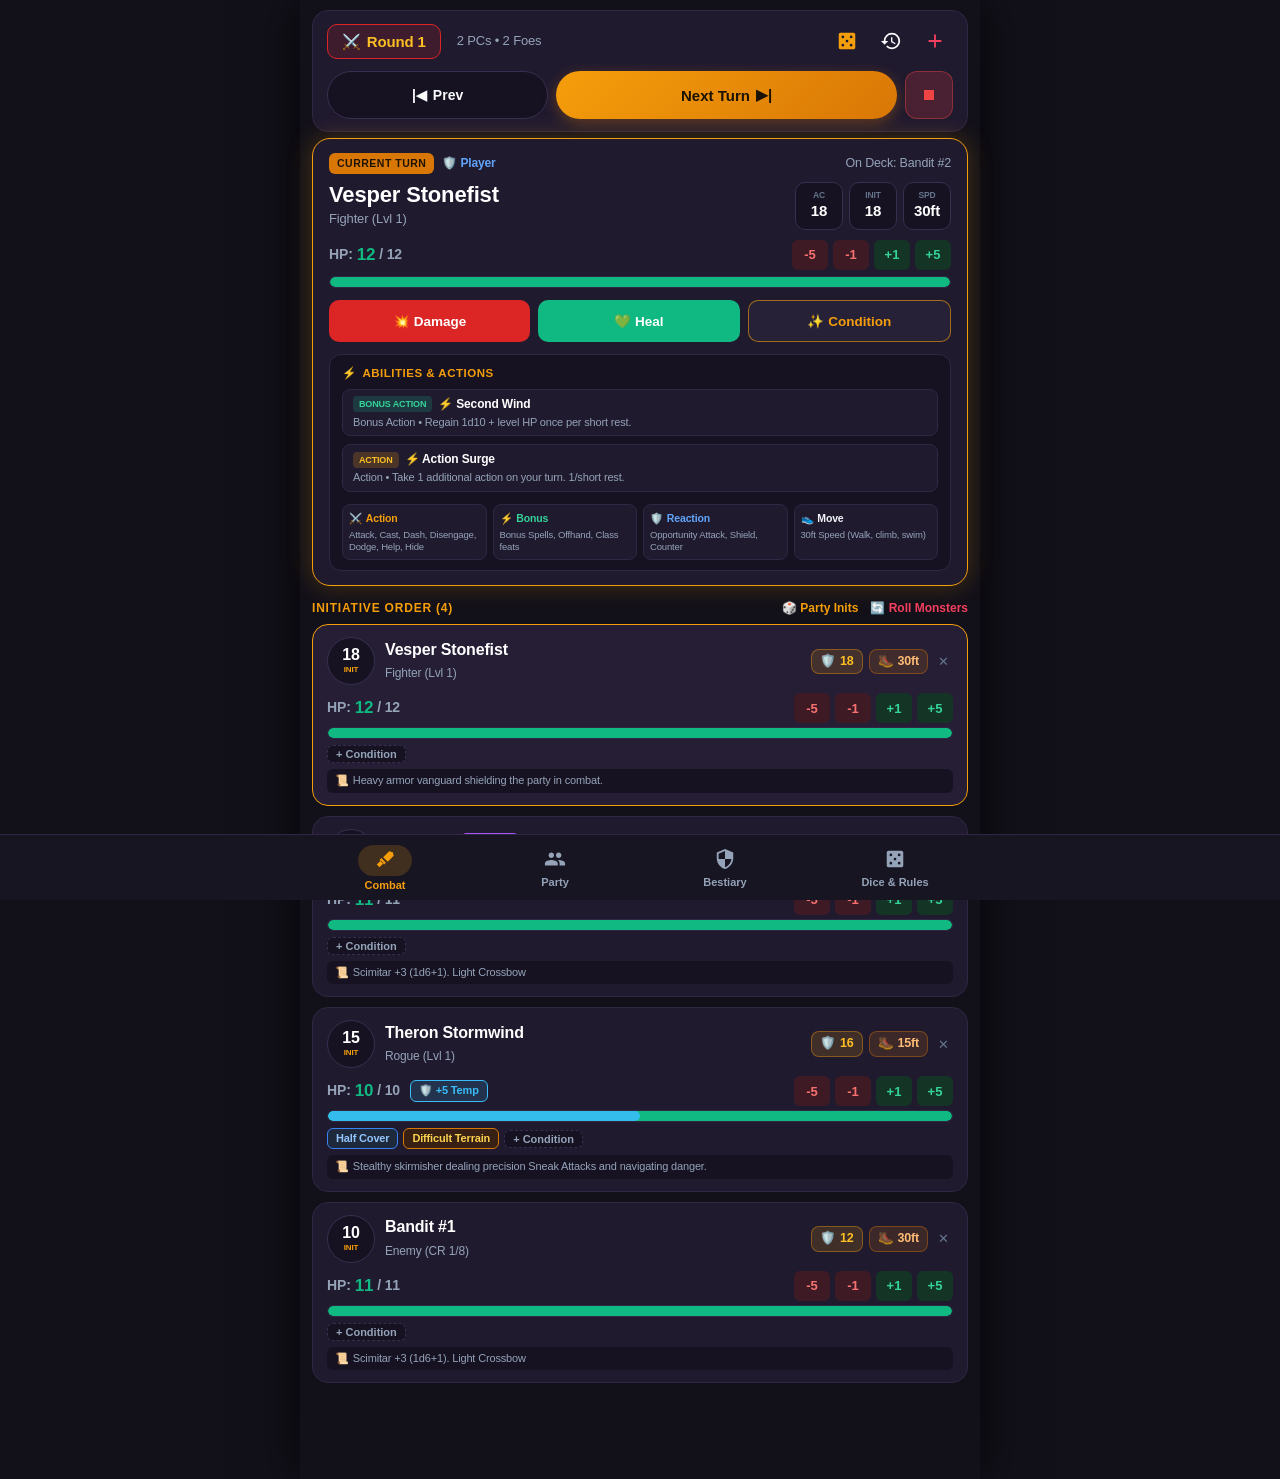
==== commit 1b55cffc: "feat: add combat start logic and end modal Implement automatic monster initiative rolling, encounter" ====
--- a/docs/index.html
+++ b/docs/index.html
@@ -422,6 +422,62 @@
     </div>
   </div>
 
+  <!-- 10. End Combat Modal -->
+  <div class="modal-backdrop" id="modal-end-combat-dialog">
+    <div class="dialog-container" style="max-width: 440px;">
+      <div class="dialog-header">
+        <span class="dialog-header-icon">🏁</span>
+        <div class="dialog-header-titles">
+          <span class="dialog-main-title">Conclude Combat</span>
+          <span class="dialog-subtitle">Choose how you want to finish this encounter</span>
+        </div>
+      </div>
+      <div class="dialog-body" style="gap: 10px;">
+        <button class="end-combat-option-btn" onclick="confirmEndCombat('keep')">
+          <div>
+            <div class="end-combat-option-title">
+              <span>🛡️</span>
+              <span>End Combat & Keep Roster</span>
+            </div>
+            <div class="end-combat-option-desc">
+              Returns to Preparation mode. Preserves all combatants & current HP so you can adjust stats or start another round.
+            </div>
+          </div>
+          <span style="font-size: 18px; color: var(--color-gold);">➔</span>
+        </button>
+
+        <button class="end-combat-option-btn" onclick="confirmEndCombat('clear_enemies')">
+          <div>
+            <div class="end-combat-option-title">
+              <span>🧹</span>
+              <span>End & Clear All Enemies</span>
+            </div>
+            <div class="end-combat-option-desc">
+              Removes all monsters and keeps only player characters in preparation for the next battle.
+            </div>
+          </div>
+          <span style="font-size: 18px; color: var(--color-gold);">➔</span>
+        </button>
+
+        <button class="end-combat-option-btn" onclick="confirmEndCombat('reset_all')">
+          <div>
+            <div class="end-combat-option-title">
+              <span>🔄</span>
+              <span>Reset Entire Encounter</span>
+            </div>
+            <div class="end-combat-option-desc">
+              Restores the encounter back to fresh starting party state.
+            </div>
+          </div>
+          <span style="font-size: 18px; color: var(--color-gold);">➔</span>
+        </button>
+      </div>
+      <div class="dialog-footer">
+        <button class="btn-dialog-cancel" onclick="closeModal('modal-end-combat-dialog')">Keep Fighting (Cancel)</button>
+      </div>
+    </div>
+  </div>
+
   <script src="app.js"></script>
 </body>
 </html>
--- a/docs/styles.css
+++ b/docs/styles.css
@@ -251,11 +251,434 @@
   align-items: center;
   justify-content: center;
   cursor: pointer;
-  transition: background 0.15s;
+  transition: background 0.15s, transform 0.1s;
 }
 
 .btn-stop-combat:hover {
   background: rgba(239, 68, 68, 0.35);
+  transform: scale(1.04);
+}
+
+/* Preparation Mode Controls in Arena Header */
+.prep-controls-col {
+  display: flex;
+  flex-direction: column;
+  gap: 8px;
+  margin-top: 10px;
+}
+
+.btn-prep-action {
+  width: 100%;
+  height: 48px;
+  border-radius: 14px;
+  font-size: 14px;
+  font-weight: 800;
+  display: flex;
+  align-items: center;
+  justify-content: center;
+  gap: 8px;
+  cursor: pointer;
+  transition: transform 0.15s, filter 0.15s;
+}
+
+.btn-prep-action:disabled {
+  opacity: 0.5;
+  cursor: not-allowed;
+}
+
+.btn-prep-action.solid-gold {
+  background: linear-gradient(135deg, #f59e0b, #d97706);
+  border: none;
+  color: #1a1202;
+  box-shadow: 0 4px 14px rgba(217, 119, 6, 0.35);
+}
+
+.btn-prep-action.solid-gold:hover:not(:disabled) {
+  filter: brightness(1.1);
+  transform: translateY(-1px);
+}
+
+.btn-prep-action.outline-gold {
+  background: rgba(217, 119, 6, 0.1);
+  border: 1.5px solid var(--color-gold);
+  color: var(--color-gold-light);
+}
+
+.btn-prep-action.outline-gold:hover {
+  background: rgba(217, 119, 6, 0.2);
+}
+
+.prep-status-banner {
+  margin: 0 12px 10px 12px;
+  background: rgba(30, 24, 45, 0.85);
+  border: 1px dashed #4b3e6b;
+  border-radius: 14px;
+  padding: 12px 16px;
+  font-size: 12.5px;
+  color: var(--text-muted);
+  display: flex;
+  align-items: center;
+  gap: 10px;
+  line-height: 1.4;
+}
+
+.round-indicator-pill.prep {
+  border-color: #6366f1;
+  background: rgba(99, 102, 241, 0.18);
+  color: #a5b4fc;
+}
+
+/* End Combat Options */
+.end-combat-option-btn {
+  width: 100%;
+  padding: 14px 16px;
+  background: var(--bg-card-darker);
+  border: 1.5px solid var(--border-card);
+  border-radius: 14px;
+  color: var(--text-white);
+  display: flex;
+  align-items: center;
+  justify-content: space-between;
+  cursor: pointer;
+  text-align: left;
+  transition: all 0.15s;
+}
+
+.end-combat-option-btn:hover {
+  border-color: var(--color-gold);
+  background: #271f3a;
+  transform: translateX(2px);
+}
+
+.end-combat-option-title {
+  font-size: 14px;
+  font-weight: 800;
+  color: var(--text-white);
+  display: flex;
+  align-items: center;
+  gap: 8px;
+}
+
+.end-combat-option-desc {
+  font-size: 11px;
+  color: var(--text-muted);
+  margin-top: 3px;
+}
+
+/* ==========================================
+   DICE ROLLER STYLES (Multi-Dice & Modifiers)
+   ========================================== */
+.dice-screen-container {
+  padding: 12px 14px;
+  display: flex;
+  flex-direction: column;
+  gap: 14px;
+  max-width: 900px;
+  margin: 0 auto;
+}
+
+.dice-mode-segmented {
+  display: flex;
+  background: var(--bg-card-darker);
+  border: 1px solid var(--border-card);
+  border-radius: 12px;
+  padding: 3px;
+  gap: 4px;
+}
+
+.dice-mode-tab {
+  flex: 1;
+  padding: 8px 12px;
+  font-size: 12px;
+  font-weight: 700;
+  border-radius: 9px;
+  border: none;
+  background: transparent;
+  color: var(--text-muted);
+  cursor: pointer;
+  transition: all 0.15s;
+  text-align: center;
+}
+
+.dice-mode-tab.active {
+  background: var(--color-gold);
+  color: #1a1202;
+  box-shadow: 0 2px 8px rgba(217, 119, 6, 0.3);
+}
+
+/* Polyhedral Dice Selector Grid */
+.dice-selector-grid {
+  display: grid;
+  grid-template-columns: repeat(7, 1fr);
+  gap: 6px;
+  margin: 8px 0;
+}
+
+.die-select-btn {
+  height: 52px;
+  background: var(--bg-card-darker);
+  border: 1.5px solid var(--border-card);
+  border-radius: 12px;
+  color: var(--text-white);
+  display: flex;
+  flex-direction: column;
+  align-items: center;
+  justify-content: center;
+  cursor: pointer;
+  transition: all 0.15s;
+  position: relative;
+  user-select: none;
+}
+
+.die-select-btn:hover {
+  border-color: var(--color-gold);
+}
+
+.die-select-btn.selected {
+  background: rgba(217, 119, 6, 0.2);
+  border-color: var(--color-gold);
+  color: var(--color-gold-light);
+  box-shadow: 0 0 14px rgba(217, 119, 6, 0.25);
+}
+
+.die-select-name {
+  font-size: 13.5px;
+  font-weight: 800;
+}
+
+.die-select-badge {
+  font-size: 9px;
+  color: var(--text-muted);
+  line-height: 1;
+  margin-top: 2px;
+}
+
+/* Stepper Row with Count & Modifier */
+.dice-stepper-row {
+  display: flex;
+  align-items: center;
+  justify-content: space-between;
+  gap: 12px;
+  background: var(--bg-card-darker);
+  border: 1px solid var(--border-subtle);
+  border-radius: 12px;
+  padding: 8px 12px;
+}
+
+.dice-stepper-group {
+  display: flex;
+  align-items: center;
+  gap: 8px;
+}
+
+.btn-dice-stepper {
+  width: 34px;
+  height: 34px;
+  border-radius: 8px;
+  background: #2a223d;
+  border: 1px solid var(--border-card);
+  color: var(--text-white);
+  font-size: 16px;
+  font-weight: 700;
+  display: flex;
+  align-items: center;
+  justify-content: center;
+  cursor: pointer;
+  transition: background 0.15s;
+}
+
+.btn-dice-stepper:hover {
+  background: #392f52;
+  border-color: var(--color-gold);
+}
+
+.dice-num-box {
+  width: 58px;
+  height: 36px;
+  background: #181324;
+  border: 1.5px solid var(--border-card);
+  border-radius: 8px;
+  color: var(--color-gold-light);
+  font-size: 16px;
+  font-weight: 800;
+  text-align: center;
+}
+
+/* Quick Chips Container */
+.quick-chips-row {
+  display: flex;
+  align-items: center;
+  gap: 5px;
+  flex-wrap: wrap;
+  margin-top: 4px;
+}
+
+.quick-chip {
+  padding: 5px 10px;
+  border-radius: 8px;
+  background: var(--bg-card-darker);
+  border: 1px solid var(--border-card);
+  color: var(--text-muted);
+  font-size: 11.5px;
+  font-weight: 700;
+  cursor: pointer;
+  transition: all 0.15s;
+}
+
+.quick-chip:hover {
+  border-color: var(--color-gold);
+  color: var(--text-white);
+}
+
+.quick-chip.selected {
+  background: var(--color-gold);
+  color: #1a1202;
+  border-color: var(--color-gold);
+}
+
+/* Mixed Dice Pool Tray Builder */
+.dice-tray-preview-bar {
+  background: #151120;
+  border: 1.5px dashed #4a3e68;
+  border-radius: 12px;
+  padding: 10px 14px;
+  display: flex;
+  align-items: center;
+  justify-content: space-between;
+  gap: 10px;
+  flex-wrap: wrap;
+}
+
+.dice-tray-formula-text {
+  font-size: 14px;
+  font-weight: 800;
+  color: var(--color-gold-light);
+  letter-spacing: 0.5px;
+}
+
+.dice-tray-chips {
+  display: flex;
+  align-items: center;
+  gap: 6px;
+  flex-wrap: wrap;
+}
+
+.tray-die-pill {
+  background: #2a223d;
+  border: 1px solid var(--color-gold);
+  border-radius: 8px;
+  padding: 3px 8px;
+  font-size: 11px;
+  font-weight: 700;
+  color: var(--text-white);
+  display: flex;
+  align-items: center;
+  gap: 4px;
+}
+
+.tray-die-remove {
+  color: #f43f5e;
+  cursor: pointer;
+  font-weight: 900;
+  margin-left: 2px;
+}
+
+/* Roll Result Display */
+.roll-result-card {
+  background: linear-gradient(180deg, #241c36, #1b1529);
+  border: 1.5px solid var(--color-gold);
+  border-radius: 16px;
+  padding: 16px;
+  display: flex;
+  flex-direction: column;
+  align-items: center;
+  text-align: center;
+  box-shadow: 0 0 25px rgba(217, 119, 6, 0.2);
+  position: relative;
+  overflow: hidden;
+}
+
+.roll-result-card.nat20 {
+  border-color: #10b981;
+  box-shadow: 0 0 30px rgba(16, 185, 129, 0.35);
+}
+
+.roll-result-card.nat1 {
+  border-color: #ef4444;
+  box-shadow: 0 0 30px rgba(239, 68, 68, 0.35);
+}
+
+.roll-total-num {
+  font-size: 44px;
+  font-weight: 900;
+  line-height: 1;
+  color: var(--color-gold-light);
+  text-shadow: 0 2px 10px rgba(0, 0, 0, 0.6);
+  margin: 6px 0;
+}
+
+.roll-total-num.green {
+  color: #34d399;
+}
+
+.roll-total-num.red {
+  color: #ef4444;
+}
+
+.roll-breakdown-details {
+  font-size: 12px;
+  color: var(--text-muted);
+  line-height: 1.4;
+  margin-top: 4px;
+}
+
+.dice-breakdown-chips-row {
+  display: flex;
+  align-items: center;
+  justify-content: center;
+  gap: 6px;
+  flex-wrap: wrap;
+  margin: 10px 0 4px 0;
+}
+
+.die-result-pill {
+  padding: 4px 9px;
+  background: var(--bg-card-darker);
+  border: 1px solid var(--border-card);
+  border-radius: 8px;
+  font-size: 12px;
+  font-weight: 800;
+  color: var(--text-white);
+}
+
+.die-result-pill.dropped {
+  opacity: 0.4;
+  text-decoration: line-through;
+  border-style: dashed;
+}
+
+.die-result-pill.crit {
+  border-color: #34d399;
+  color: #34d399;
+  background: rgba(16, 185, 129, 0.15);
+}
+
+.die-result-pill.fumble {
+  border-color: #ef4444;
+  color: #ef4444;
+  background: rgba(239, 68, 68, 0.15);
+}
+
+/* Roll History Items */
+.roll-history-item {
+  display: flex;
+  align-items: center;
+  justify-content: space-between;
+  padding: 8px 10px;
+  background: var(--bg-card-darker);
+  border-radius: 8px;
+  border-left: 3px solid var(--color-gold);
+  font-size: 12px;
 }
 
 /* ==========================================
@@ -1332,3 +1755,168 @@
   font-size: 12.5px;
   font-weight: 700;
 }
+
+/* ==========================================
+   MULTI-DICE POOL & FORMULA BUILDER
+   ========================================== */
+.dice-pool-container {
+  display: flex;
+  flex-direction: column;
+  gap: 10px;
+}
+
+.dice-formula-bar {
+  background: var(--bg-card-darker);
+  border: 1.5px solid var(--border-gold);
+  border-radius: 12px;
+  padding: 10px 14px;
+  display: flex;
+  align-items: center;
+  justify-content: space-between;
+  box-shadow: 0 0 14px rgba(245, 158, 11, 0.15);
+}
+
+.dice-formula-text {
+  font-size: 17px;
+  font-weight: 800;
+  color: var(--color-gold-light);
+  letter-spacing: 0.5px;
+}
+
+.dice-selector-grid {
+  display: grid;
+  grid-template-columns: repeat(4, 1fr);
+  gap: 8px;
+}
+
+@media (min-width: 480px) {
+  .dice-selector-grid {
+    grid-template-columns: repeat(7, 1fr);
+  }
+}
+
+.die-card-btn {
+  background: var(--bg-card-darker);
+  border: 1.5px solid var(--border-subtle);
+  border-radius: 12px;
+  padding: 8px 4px;
+  display: flex;
+  flex-direction: column;
+  align-items: center;
+  justify-content: center;
+  cursor: pointer;
+  position: relative;
+  transition: all 0.15s ease;
+  user-select: none;
+}
+
+.die-card-btn:hover {
+  border-color: var(--color-gold);
+  background: #2a223e;
+}
+
+.die-card-btn.active-in-pool {
+  border-color: var(--color-gold);
+  background: rgba(245, 158, 11, 0.18);
+  box-shadow: 0 0 10px rgba(245, 158, 11, 0.25);
+}
+
+.die-card-icon {
+  font-size: 20px;
+  margin-bottom: 2px;
+}
+
+.die-card-name {
+  font-size: 13px;
+  font-weight: 800;
+  color: var(--text-white);
+}
+
+.die-card-badge {
+  position: absolute;
+  top: -6px;
+  right: -6px;
+  background: var(--color-gold);
+  color: #1a1202;
+  font-size: 11px;
+  font-weight: 900;
+  width: 20px;
+  height: 20px;
+  border-radius: 50%;
+  display: flex;
+  align-items: center;
+  justify-content: center;
+  border: 1.5px solid var(--bg-app);
+}
+
+.die-stepper-controls {
+  display: flex;
+  align-items: center;
+  gap: 4px;
+  margin-top: 4px;
+}
+
+.btn-die-mini {
+  width: 22px;
+  height: 22px;
+  border-radius: 4px;
+  background: rgba(255, 255, 255, 0.08);
+  border: none;
+  color: var(--text-white);
+  font-size: 12px;
+  font-weight: 800;
+  display: flex;
+  align-items: center;
+  justify-content: center;
+  cursor: pointer;
+}
+
+.btn-die-mini:hover {
+  background: var(--color-gold);
+  color: #1a1202;
+}
+
+.modifier-controls-row {
+  display: flex;
+  align-items: center;
+  justify-content: space-between;
+  flex-wrap: wrap;
+  gap: 8px;
+}
+
+.quick-modifier-chips {
+  display: flex;
+  align-items: center;
+  gap: 4px;
+  flex-wrap: wrap;
+}
+
+.chip-mod-btn {
+  background: var(--bg-card-darker);
+  border: 1px solid var(--border-subtle);
+  color: var(--text-muted);
+  font-size: 12px;
+  font-weight: 700;
+  padding: 4px 8px;
+  border-radius: 6px;
+  cursor: pointer;
+}
+
+.chip-mod-btn.active {
+  background: rgba(245, 158, 11, 0.2);
+  border-color: var(--color-gold);
+  color: var(--color-gold-light);
+}
+
+.roll-breakdown-details {
+  display: flex;
+  flex-direction: column;
+  gap: 4px;
+  background: var(--bg-card-darker);
+  border-radius: 8px;
+  padding: 8px 12px;
+  margin-top: 8px;
+  font-size: 12px;
+  color: var(--text-muted);
+}
+
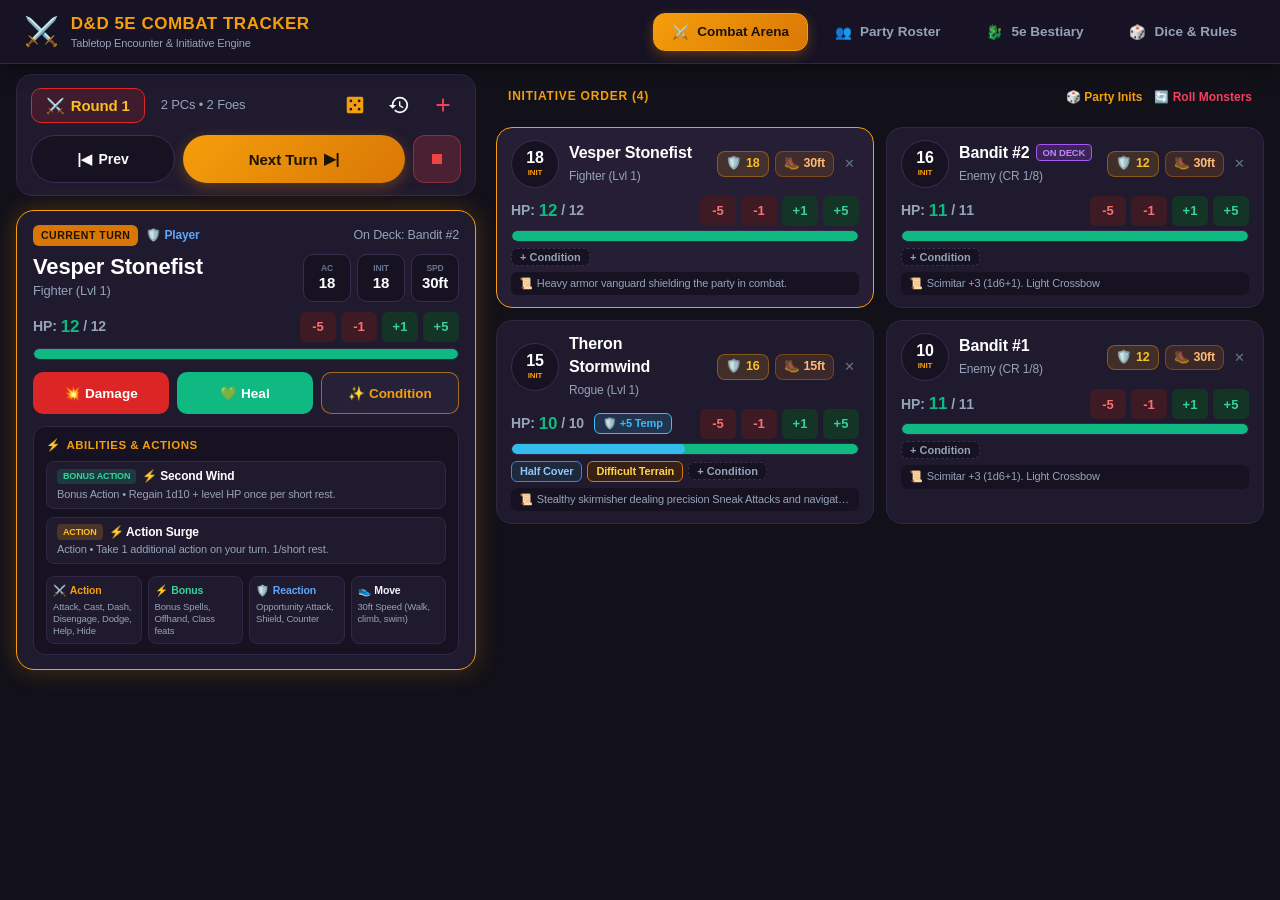
==== commit 5bcbec13: "feat: add desktop navigation and improve WebView - Introduce desktop navigation header for better UI" ====
--- a/docs/index.html
+++ b/docs/index.html
@@ -12,6 +12,31 @@
 <body>
 
   <div id="app-shell">
+    <!-- Desktop Top Navigation Header (Screen >= 900px) -->
+    <header class="desktop-top-nav">
+      <div class="desktop-nav-brand">
+        <span class="desktop-brand-icon">⚔️</span>
+        <div class="desktop-brand-titles">
+          <span class="desktop-brand-name">D&D 5E COMBAT TRACKER</span>
+          <span class="desktop-brand-sub">Tabletop Encounter & Initiative Engine</span>
+        </div>
+      </div>
+      <div class="desktop-nav-tabs">
+        <button class="desktop-tab-btn active" data-tab="combat" onclick="setAppTab('combat')">
+          <span>⚔️</span> Combat Arena
+        </button>
+        <button class="desktop-tab-btn" data-tab="party" onclick="setAppTab('party')">
+          <span>👥</span> Party Roster
+        </button>
+        <button class="desktop-tab-btn" data-tab="bestiary" onclick="setAppTab('bestiary')">
+          <span>🐉</span> 5e Bestiary
+        </button>
+        <button class="desktop-tab-btn" data-tab="dice" onclick="setAppTab('dice')">
+          <span>🎲</span> Dice & Rules
+        </button>
+      </div>
+    </header>
+
     <!-- Dynamic Main Content (Combat Arena, Party Roster, Bestiary, Dice & Rules) -->
     <main id="main-container" class="main-view-area">
       <!-- Injected by app.js -->
@@ -315,14 +340,38 @@
 
   <!-- 5. Conditions Modal -->
   <div class="modal-backdrop" id="modal-conditions-dialog">
-    <div class="dialog-container" style="max-width:480px;">
+    <div class="dialog-container" style="max-width:520px;">
       <div class="dialog-header">
         <span class="dialog-header-icon">✨</span>
         <div class="dialog-header-titles">
           <span class="dialog-main-title" id="modal-cond-title">Conditions</span>
-        </div>
-      </div>
-      <div class="dialog-body">
+          <span class="dialog-subtitle">Toggle status effects and configure duration timers</span>
+        </div>
+      </div>
+      <div class="dialog-body">
+        <!-- Condition Duration Option Controls -->
+        <div class="condition-duration-selector">
+          <div style="display:flex; justify-content:space-between; align-items:center;">
+            <span style="font-size:11px; font-weight:800; color:var(--color-gold); text-transform:uppercase;">Duration / Status Timer</span>
+            <span id="cond-timer-rounds-label" style="font-size:11.5px; color:#38bdf8; font-weight:700;">Permanent</span>
+          </div>
+          <div class="condition-duration-options">
+            <button class="cond-duration-btn active" data-dur="permanent" onclick="setConditionActiveDuration('permanent')">Permanent</button>
+            <button class="cond-duration-btn" data-dur="start_next_turn" onclick="setConditionActiveDuration('start_next_turn')">Start Next Turn</button>
+            <button class="cond-duration-btn" data-dur="end_next_turn" onclick="setConditionActiveDuration('end_next_turn')">End Next Turn</button>
+            <button class="cond-duration-btn" data-dur="end_current_turn" onclick="setConditionActiveDuration('end_current_turn')">End Current Turn</button>
+          </div>
+          <div style="display:flex; align-items:center; justify-content:space-between; margin-top:8px; padding-top:6px; border-top:1px solid #2f2744;">
+            <span style="font-size:11.5px; color:var(--text-muted);">Timed Rounds:</span>
+            <div style="display:flex; align-items:center; gap:6px;">
+              <button class="bestiary-stepper-btn" onclick="adjustConditionCustomRounds(-1)">−</button>
+              <span id="cond-custom-rounds-num" style="font-size:13.5px; font-weight:800; color:var(--color-gold); min-width:24px; text-align:center;">1</span>
+              <button class="bestiary-stepper-btn" onclick="adjustConditionCustomRounds(1)">+</button>
+              <button class="cond-duration-btn" data-dur="rounds" style="padding:4px 10px; margin-left:4px;" onclick="setConditionActiveDuration('rounds')">Set Rounds</button>
+            </div>
+          </div>
+        </div>
+
         <div id="modal-cond-grid" style="display:grid; grid-template-columns:repeat(2, 1fr); gap:6px; max-height:45vh; overflow-y:auto;"></div>
       </div>
       <div class="dialog-footer">
@@ -478,6 +527,34 @@
     </div>
   </div>
 
+  <!-- 11. Custom Dice Preset Modal -->
+  <div class="modal-backdrop" id="modal-preset-dialog">
+    <div class="dialog-container" style="max-width: 440px;">
+      <div class="dialog-header">
+        <span class="dialog-header-icon">🎲</span>
+        <div class="dialog-header-titles">
+          <span class="dialog-main-title">Save Custom Dice Preset</span>
+          <span class="dialog-subtitle">Create a 1-tap shortcut for your attacks or spells</span>
+        </div>
+      </div>
+      <div class="dialog-body" style="gap: 12px;">
+        <div style="display:flex; flex-direction:column; gap:6px;">
+          <label style="font-size:11px; font-weight:700; color:var(--text-muted);">Preset Name *</label>
+          <input type="text" id="modal-preset-name" class="form-input-outlined" placeholder="e.g. Sneak Attack, Divine Smite">
+        </div>
+        <div style="display:flex; flex-direction:column; gap:6px;">
+          <label style="font-size:11px; font-weight:700; color:var(--text-muted);">Dice Formula *</label>
+          <input type="text" id="modal-preset-formula" class="form-input-outlined" placeholder="e.g. 1d8 + 2d6 + 3 or 4d6">
+          <span style="font-size:11px; color:var(--text-subtle);">Supports standard notation: 2d6+3, 1d8+1d6+4, 8d6, 4d6 drop lowest.</span>
+        </div>
+      </div>
+      <div class="dialog-footer">
+        <button class="btn-dialog-cancel" onclick="closeModal('modal-preset-dialog')">Cancel</button>
+        <button class="btn-dialog-save" onclick="saveCustomDicePreset()">Save Preset</button>
+      </div>
+    </div>
+  </div>
+
   <script src="app.js"></script>
 </body>
 </html>
--- a/docs/styles.css
+++ b/docs/styles.css
@@ -56,7 +56,7 @@
   --font-family: -apple-system, BlinkMacSystemFont, "Segoe UI", Roboto, Helvetica, Arial, sans-serif;
 
   /* Layout Constraints */
-  --max-content-width: 680px;
+  --max-content-width: 1440px;
   --nav-height: 66px;
 }
 
@@ -1920,3 +1920,816 @@
   color: var(--text-muted);
 }
 
+/* ==========================================
+   DESKTOP TOP NAVIGATION HEADER
+   ========================================== */
+.desktop-top-nav {
+  display: none;
+  align-items: center;
+  justify-content: space-between;
+  padding: 12px 24px;
+  background: #171324;
+  border-bottom: 1.5px solid var(--border-subtle);
+  position: sticky;
+  top: 0;
+  z-index: 100;
+  box-shadow: 0 4px 20px rgba(0, 0, 0, 0.4);
+}
+
+.desktop-nav-brand {
+  display: flex;
+  align-items: center;
+  gap: 12px;
+}
+
+.desktop-brand-icon {
+  font-size: 28px;
+}
+
+.desktop-brand-titles {
+  display: flex;
+  flex-direction: column;
+}
+
+.desktop-brand-name {
+  font-size: 17px;
+  font-weight: 900;
+  color: var(--color-gold);
+  letter-spacing: 0.5px;
+}
+
+.desktop-brand-sub {
+  font-size: 11px;
+  color: var(--text-muted);
+}
+
+.desktop-nav-tabs {
+  display: flex;
+  align-items: center;
+  gap: 8px;
+}
+
+.desktop-tab-btn {
+  display: flex;
+  align-items: center;
+  gap: 8px;
+  padding: 10px 18px;
+  background: transparent;
+  border: 1.5px solid transparent;
+  border-radius: 12px;
+  color: var(--text-muted);
+  font-size: 13.5px;
+  font-weight: 700;
+  cursor: pointer;
+  transition: all 0.15s ease;
+}
+
+.desktop-tab-btn:hover {
+  color: var(--text-white);
+  background: rgba(255, 255, 255, 0.05);
+  border-color: var(--border-card);
+}
+
+.desktop-tab-btn.active {
+  color: #1a1202;
+  background: linear-gradient(135deg, #f59e0b, #d97706);
+  border-color: #f59e0b;
+  box-shadow: 0 4px 12px rgba(217, 119, 6, 0.35);
+}
+
+/* ==========================================
+   DESKTOP MULTI-COLUMN RESPONSIVE LAYOUTS
+   ========================================== */
+@media (min-width: 900px) {
+  .desktop-top-nav {
+    display: flex;
+  }
+  .site-bottom-nav {
+    display: none !important;
+  }
+  .main-view-area {
+    padding-bottom: 40px;
+    padding-top: 10px;
+  }
+}
+
+/* Combat Screen Grid on Desktop (>= 1024px) */
+.desktop-combat-grid {
+  display: flex;
+  flex-direction: column;
+  gap: 14px;
+}
+
+@media (min-width: 1024px) {
+  .desktop-combat-grid {
+    display: grid;
+    grid-template-columns: 1.15fr 1fr;
+    gap: 20px;
+    align-items: start;
+    padding: 0 16px 24px 16px;
+  }
+
+  .desktop-combat-left {
+    display: flex;
+    flex-direction: column;
+    gap: 14px;
+    position: sticky;
+    top: 85px;
+  }
+
+  .desktop-combat-right {
+    display: flex;
+    flex-direction: column;
+    gap: 14px;
+  }
+
+  .arena-header-card {
+    margin: 0 !important;
+  }
+
+  .current-turn-card {
+    margin: 0 !important;
+  }
+}
+
+/* Party Screen Grid */
+.party-grid {
+  display: flex;
+  flex-direction: column;
+  gap: 12px;
+}
+
+@media (min-width: 768px) {
+  .party-grid {
+    display: grid;
+    grid-template-columns: repeat(auto-fill, minmax(360px, 1fr));
+    gap: 16px;
+  }
+}
+
+/* Dice Screen Layout on Desktop */
+.desktop-dice-layout {
+  display: flex;
+  flex-direction: column;
+  gap: 14px;
+}
+
+@media (min-width: 1024px) {
+  .desktop-dice-layout {
+    display: grid;
+    grid-template-columns: 1.15fr 1fr;
+    gap: 20px;
+    align-items: start;
+  }
+
+  .desktop-dice-right {
+    position: sticky;
+    top: 85px;
+    display: flex;
+    flex-direction: column;
+    gap: 14px;
+  }
+}
+
+/* ==========================================
+   BESTIARY TAB (Pixel-Matched to Screenshot)
+   ========================================== */
+.bestiary-screen-container {
+  padding: 12px 14px;
+  display: flex;
+  flex-direction: column;
+  gap: 12px;
+}
+
+.bestiary-top-header {
+  display: flex;
+  align-items: center;
+  justify-content: space-between;
+  margin-bottom: 2px;
+}
+
+.bestiary-title-group {
+  display: flex;
+  flex-direction: column;
+}
+
+.bestiary-main-title {
+  font-size: 19px;
+  font-weight: 900;
+  color: #f59e0b;
+  display: flex;
+  align-items: center;
+  gap: 8px;
+}
+
+.bestiary-subtitle {
+  font-size: 11.5px;
+  color: var(--text-muted);
+  margin-top: 2px;
+}
+
+.btn-custom-monster {
+  background: #f43f5e;
+  color: #ffffff;
+  border: none;
+  border-radius: 99px;
+  padding: 8px 18px;
+  font-size: 13px;
+  font-weight: 800;
+  cursor: pointer;
+  transition: filter 0.15s, transform 0.1s;
+  box-shadow: 0 3px 10px rgba(244, 63, 94, 0.35);
+}
+
+.btn-custom-monster:hover {
+  filter: brightness(1.1);
+  transform: translateY(-1px);
+}
+
+/* Search Box */
+.bestiary-search-container {
+  position: relative;
+  width: 100%;
+}
+
+.bestiary-search-icon {
+  position: absolute;
+  left: 14px;
+  top: 50%;
+  transform: translateY(-50%);
+  color: #f59e0b;
+  font-size: 16px;
+  pointer-events: none;
+}
+
+.bestiary-search-input {
+  width: 100%;
+  height: 46px;
+  background: #181424;
+  border: 1.5px solid #2f2744;
+  border-radius: 14px;
+  padding: 0 16px 0 42px;
+  color: #f8fafc;
+  font-size: 13.5px;
+  outline: none;
+  transition: border-color 0.15s;
+}
+
+.bestiary-search-input:focus {
+  border-color: #f59e0b;
+  background: #1e192e;
+}
+
+/* Type Filter Chips */
+.monster-type-chips-row {
+  display: flex;
+  align-items: center;
+  gap: 8px;
+  overflow-x: auto;
+  padding: 2px 0 6px 0;
+  scrollbar-width: none;
+}
+
+.monster-type-chips-row::-webkit-scrollbar {
+  display: none;
+}
+
+.monster-type-chip {
+  padding: 7px 16px;
+  border-radius: 10px;
+  background: #201a2f;
+  border: 1px solid #372f4f;
+  color: #cbd5e1;
+  font-size: 12px;
+  font-weight: 700;
+  white-space: nowrap;
+  cursor: pointer;
+  transition: all 0.15s;
+  flex-shrink: 0;
+}
+
+.monster-type-chip:hover {
+  border-color: #f59e0b;
+  color: #ffffff;
+}
+
+.monster-type-chip.active {
+  background: #d97706;
+  border-color: #f59e0b;
+  color: #1a1202;
+  font-weight: 800;
+  box-shadow: 0 2px 8px rgba(217, 119, 6, 0.35);
+}
+
+/* Bestiary Cards Grid */
+.bestiary-cards-grid {
+  display: grid;
+  grid-template-columns: 1fr;
+  gap: 12px;
+}
+
+@media (min-width: 768px) {
+  .bestiary-cards-grid {
+    grid-template-columns: repeat(auto-fill, minmax(360px, 1fr));
+    gap: 16px;
+  }
+}
+
+.bestiary-monster-card {
+  background: #201a2f;
+  border: 1.5px solid #2f2744;
+  border-radius: 18px;
+  padding: 14px 16px;
+  display: flex;
+  flex-direction: column;
+  gap: 8px;
+  box-shadow: 0 4px 16px rgba(0, 0, 0, 0.4);
+  transition: border-color 0.15s, transform 0.15s;
+}
+
+.bestiary-monster-card:hover {
+  border-color: #f59e0b;
+}
+
+.bestiary-card-top-row {
+  display: flex;
+  align-items: flex-start;
+  justify-content: space-between;
+}
+
+.bestiary-card-name {
+  font-size: 18px;
+  font-weight: 800;
+  color: #ffffff;
+  line-height: 1.2;
+}
+
+.bestiary-card-type {
+  font-size: 12px;
+  color: #94a3b8;
+  margin-top: 2px;
+}
+
+.bestiary-cr-badge {
+  border: 1.5px solid #ef4444;
+  background: rgba(239, 68, 68, 0.12);
+  color: #f87171;
+  font-size: 11px;
+  font-weight: 800;
+  padding: 3px 8px;
+  border-radius: 8px;
+  letter-spacing: 0.5px;
+}
+
+/* 5 Squircles Row (AC, HP, INIT, SPD, PERC) */
+.bestiary-squircles-row {
+  display: flex;
+  gap: 6px;
+  margin: 4px 0;
+}
+
+.bestiary-squircle {
+  flex: 1;
+  height: 48px;
+  background: #161222;
+  border: 1px solid #372f4f;
+  border-radius: 10px;
+  display: flex;
+  flex-direction: column;
+  align-items: center;
+  justify-content: center;
+}
+
+.bestiary-squircle-label {
+  font-size: 8.5px;
+  font-weight: 800;
+  color: #64748b;
+  text-transform: uppercase;
+  line-height: 1;
+}
+
+.bestiary-squircle-val {
+  font-size: 13.5px;
+  font-weight: 800;
+  color: #f8fafc;
+  line-height: 1.2;
+  margin-top: 2px;
+}
+
+.bestiary-notes-text {
+  font-size: 12px;
+  color: #94a3b8;
+  line-height: 1.35;
+}
+
+/* Card Bottom Row: Qty Stepper & Deploy Button */
+.bestiary-card-bottom-row {
+  display: flex;
+  align-items: center;
+  justify-content: space-between;
+  margin-top: 4px;
+  padding-top: 8px;
+  border-top: 1px solid #29223c;
+}
+
+.bestiary-qty-control {
+  display: flex;
+  align-items: center;
+  gap: 8px;
+  font-size: 13px;
+  color: #cbd5e1;
+  font-weight: 700;
+}
+
+.bestiary-stepper-btn {
+  width: 28px;
+  height: 28px;
+  border-radius: 8px;
+  background: #2a223d;
+  border: 1px solid #3d3356;
+  color: #ffffff;
+  font-size: 14px;
+  font-weight: 800;
+  display: flex;
+  align-items: center;
+  justify-content: center;
+  cursor: pointer;
+  transition: background 0.15s;
+}
+
+.bestiary-stepper-btn:hover {
+  background: #3c3156;
+  border-color: #f59e0b;
+}
+
+.bestiary-qty-num {
+  font-size: 15px;
+  font-weight: 800;
+  color: #f59e0b;
+  min-width: 18px;
+  text-align: center;
+}
+
+.btn-deploy-combat {
+  background: #e11d48;
+  color: #ffffff;
+  border: none;
+  border-radius: 99px;
+  height: 38px;
+  padding: 0 20px;
+  font-size: 13px;
+  font-weight: 800;
+  cursor: pointer;
+  transition: all 0.15s;
+  box-shadow: 0 3px 10px rgba(225, 29, 72, 0.35);
+}
+
+.btn-deploy-combat:hover {
+  background: #f43f5e;
+  transform: translateY(-1px);
+}
+
+/* ==========================================
+   DEATH SAVING THROWS COMPONENT
+   ========================================== */
+.death-saves-container {
+  background: rgba(220, 38, 38, 0.08);
+  border: 1.5px solid rgba(239, 68, 68, 0.4);
+  border-radius: 14px;
+  padding: 12px 14px;
+  display: flex;
+  flex-direction: column;
+  gap: 10px;
+  margin-bottom: 12px;
+}
+
+.death-saves-header {
+  display: flex;
+  align-items: center;
+  justify-content: space-between;
+}
+
+.death-saves-status-badge {
+  font-size: 10.5px;
+  font-weight: 800;
+  padding: 3px 8px;
+  border-radius: 6px;
+  text-transform: uppercase;
+}
+
+.death-saves-status-badge.dying {
+  background: rgba(239, 68, 68, 0.2);
+  color: #f87171;
+  border: 1px solid #ef4444;
+}
+
+.death-saves-status-badge.stabilized {
+  background: rgba(16, 185, 129, 0.2);
+  color: #34d399;
+  border: 1px solid #10b981;
+}
+
+.death-saves-status-badge.dead {
+  background: #334155;
+  color: #94a3b8;
+  border: 1px solid #475569;
+}
+
+.death-saves-rows {
+  display: flex;
+  flex-direction: column;
+  gap: 6px;
+}
+
+.death-save-row {
+  display: flex;
+  align-items: center;
+  justify-content: space-between;
+}
+
+.death-save-row-label {
+  font-size: 12px;
+  font-weight: 800;
+  letter-spacing: 0.5px;
+}
+
+.death-save-bubbles {
+  display: flex;
+  align-items: center;
+  gap: 8px;
+}
+
+.death-bubble-btn {
+  width: 28px;
+  height: 28px;
+  border-radius: 50%;
+  background: #181424;
+  border: 1.5px solid #372f4f;
+  color: transparent;
+  font-size: 14px;
+  display: flex;
+  align-items: center;
+  justify-content: center;
+  cursor: pointer;
+  transition: all 0.15s;
+}
+
+.death-bubble-btn.checked-success {
+  background: #10b981;
+  border-color: #34d399;
+  color: #064e3b;
+  box-shadow: 0 0 10px rgba(16, 185, 129, 0.5);
+}
+
+.death-bubble-btn.checked-failure {
+  background: #ef4444;
+  border-color: #f87171;
+  color: #450a0a;
+  box-shadow: 0 0 10px rgba(239, 68, 68, 0.5);
+}
+
+.death-save-actions-row {
+  display: grid;
+  grid-template-columns: 1.4fr 1fr 1fr 0.8fr;
+  gap: 6px;
+  margin-top: 4px;
+}
+
+.btn-death-action {
+  height: 36px;
+  border-radius: 8px;
+  font-size: 11.5px;
+  font-weight: 800;
+  display: flex;
+  align-items: center;
+  justify-content: center;
+  gap: 4px;
+  border: 1px solid var(--border-card);
+  background: var(--bg-card-darker);
+  color: var(--text-white);
+  cursor: pointer;
+  transition: all 0.15s;
+}
+
+.btn-death-action:hover:not(:disabled) {
+  border-color: var(--color-gold);
+}
+
+.btn-death-action.roll {
+  background: linear-gradient(135deg, #f59e0b, #d97706);
+  border: none;
+  color: #1a1202;
+}
+
+.btn-death-action.stabilize {
+  background: rgba(16, 185, 129, 0.18);
+  border-color: #10b981;
+  color: #34d399;
+}
+
+.btn-death-action.revive {
+  background: rgba(56, 189, 248, 0.18);
+  border-color: #38bdf8;
+  color: #7dd3fc;
+}
+
+/* ==========================================
+   CONDITION STATUS TIMERS & PILLS
+   ========================================== */
+.cond-timer-tag {
+  font-size: 10px;
+  font-weight: 800;
+  opacity: 0.85;
+  margin-left: 2px;
+}
+
+.condition-duration-selector {
+  background: var(--bg-card-darker);
+  border: 1px solid var(--border-card);
+  border-radius: 12px;
+  padding: 10px 12px;
+  margin-bottom: 10px;
+}
+
+.condition-duration-options {
+  display: grid;
+  grid-template-columns: repeat(2, 1fr);
+  gap: 6px;
+  margin-top: 6px;
+}
+
+.cond-duration-btn {
+  padding: 6px 10px;
+  border-radius: 8px;
+  border: 1px solid var(--border-card);
+  background: var(--bg-card);
+  color: var(--text-muted);
+  font-size: 11.5px;
+  font-weight: 700;
+  cursor: pointer;
+  transition: all 0.15s;
+  text-align: center;
+}
+
+.cond-duration-btn:hover {
+  border-color: var(--color-gold);
+  color: var(--text-white);
+}
+
+.cond-duration-btn.active {
+  background: var(--color-gold);
+  color: #1a1202;
+  border-color: var(--color-gold);
+}
+
+/* Custom Dice Presets Chips */
+.custom-preset-chip {
+  display: inline-flex;
+  align-items: center;
+  gap: 6px;
+  padding: 6px 12px;
+  border-radius: 8px;
+  background: var(--bg-card-darker);
+  border: 1px solid var(--border-card);
+  color: var(--text-white);
+  font-size: 12px;
+  font-weight: 700;
+  cursor: pointer;
+  transition: all 0.15s;
+}
+
+.custom-preset-chip:hover {
+  border-color: var(--color-gold);
+  background: rgba(245, 158, 11, 0.15);
+}
+
+.custom-preset-del {
+  color: #f43f5e;
+  font-size: 12px;
+  font-weight: 900;
+  margin-left: 2px;
+}
+
+/* Bestiary Controls & Sorting Bar */
+.bestiary-controls-bar {
+  display: flex;
+  align-items: center;
+  gap: 8px;
+  flex-wrap: wrap;
+  margin: 4px 0 6px 0;
+}
+
+.bestiary-sort-select {
+  height: 40px;
+  background: #181424;
+  border: 1.5px solid #2f2744;
+  border-radius: 12px;
+  padding: 0 12px;
+  color: #f8fafc;
+  font-size: 12.5px;
+  font-weight: 700;
+  outline: none;
+  cursor: pointer;
+}
+
+.bestiary-sort-select:focus {
+  border-color: #f59e0b;
+}
+
+.bestiary-batch-bar {
+  background: linear-gradient(135deg, rgba(225, 29, 72, 0.22), rgba(245, 158, 11, 0.18));
+  border: 1.5px solid #f43f5e;
+  border-radius: 14px;
+  padding: 10px 16px;
+  display: flex;
+  align-items: center;
+  justify-content: space-between;
+  gap: 12px;
+  box-shadow: 0 4px 16px rgba(225, 29, 72, 0.25);
+  animation: fadeIn 0.2s ease;
+}
+
+.bestiary-batch-info {
+  display: flex;
+  align-items: center;
+  gap: 8px;
+  font-size: 13.5px;
+  font-weight: 800;
+  color: #ffffff;
+}
+
+.bestiary-card-select-box {
+  display: flex;
+  align-items: center;
+  gap: 6px;
+  cursor: pointer;
+  user-select: none;
+}
+
+.bestiary-checkbox {
+  width: 18px;
+  height: 18px;
+  accent-color: #f43f5e;
+  cursor: pointer;
+}
+
+/* Desktop layout enhancements for 900px+ */
+@media (min-width: 900px) {
+  .desktop-combat-grid {
+    display: grid !important;
+    grid-template-columns: 460px 1fr !important;
+    gap: 20px !important;
+    align-items: start !important;
+    padding: 0 16px 24px 16px !important;
+  }
+
+  .desktop-combat-left {
+    display: flex !important;
+    flex-direction: column !important;
+    gap: 14px !important;
+    position: sticky !important;
+    top: 85px !important;
+  }
+
+  .desktop-combat-right {
+    display: flex !important;
+    flex-direction: column !important;
+    gap: 14px !important;
+  }
+
+  .desktop-combat-left .arena-header-card,
+  .desktop-combat-left .current-turn-card,
+  .desktop-combat-left .prep-status-banner {
+    margin: 0 !important;
+  }
+
+  .desktop-dice-layout {
+    display: grid !important;
+    grid-template-columns: 1.15fr 1fr !important;
+    gap: 20px !important;
+    align-items: start !important;
+    padding: 0 16px !important;
+  }
+
+  .desktop-dice-right {
+    position: sticky !important;
+    top: 85px !important;
+    display: flex !important;
+    flex-direction: column !important;
+    gap: 14px !important;
+  }
+}
+
+@media (min-width: 1200px) {
+  .desktop-combat-right .combatants-list-container {
+    display: grid;
+    grid-template-columns: repeat(auto-fill, minmax(340px, 1fr));
+    gap: 12px;
+  }
+  .desktop-combat-right .combatants-list-container .combatant-list-card {
+    margin: 0 !important;
+  }
+}
+
+
+
